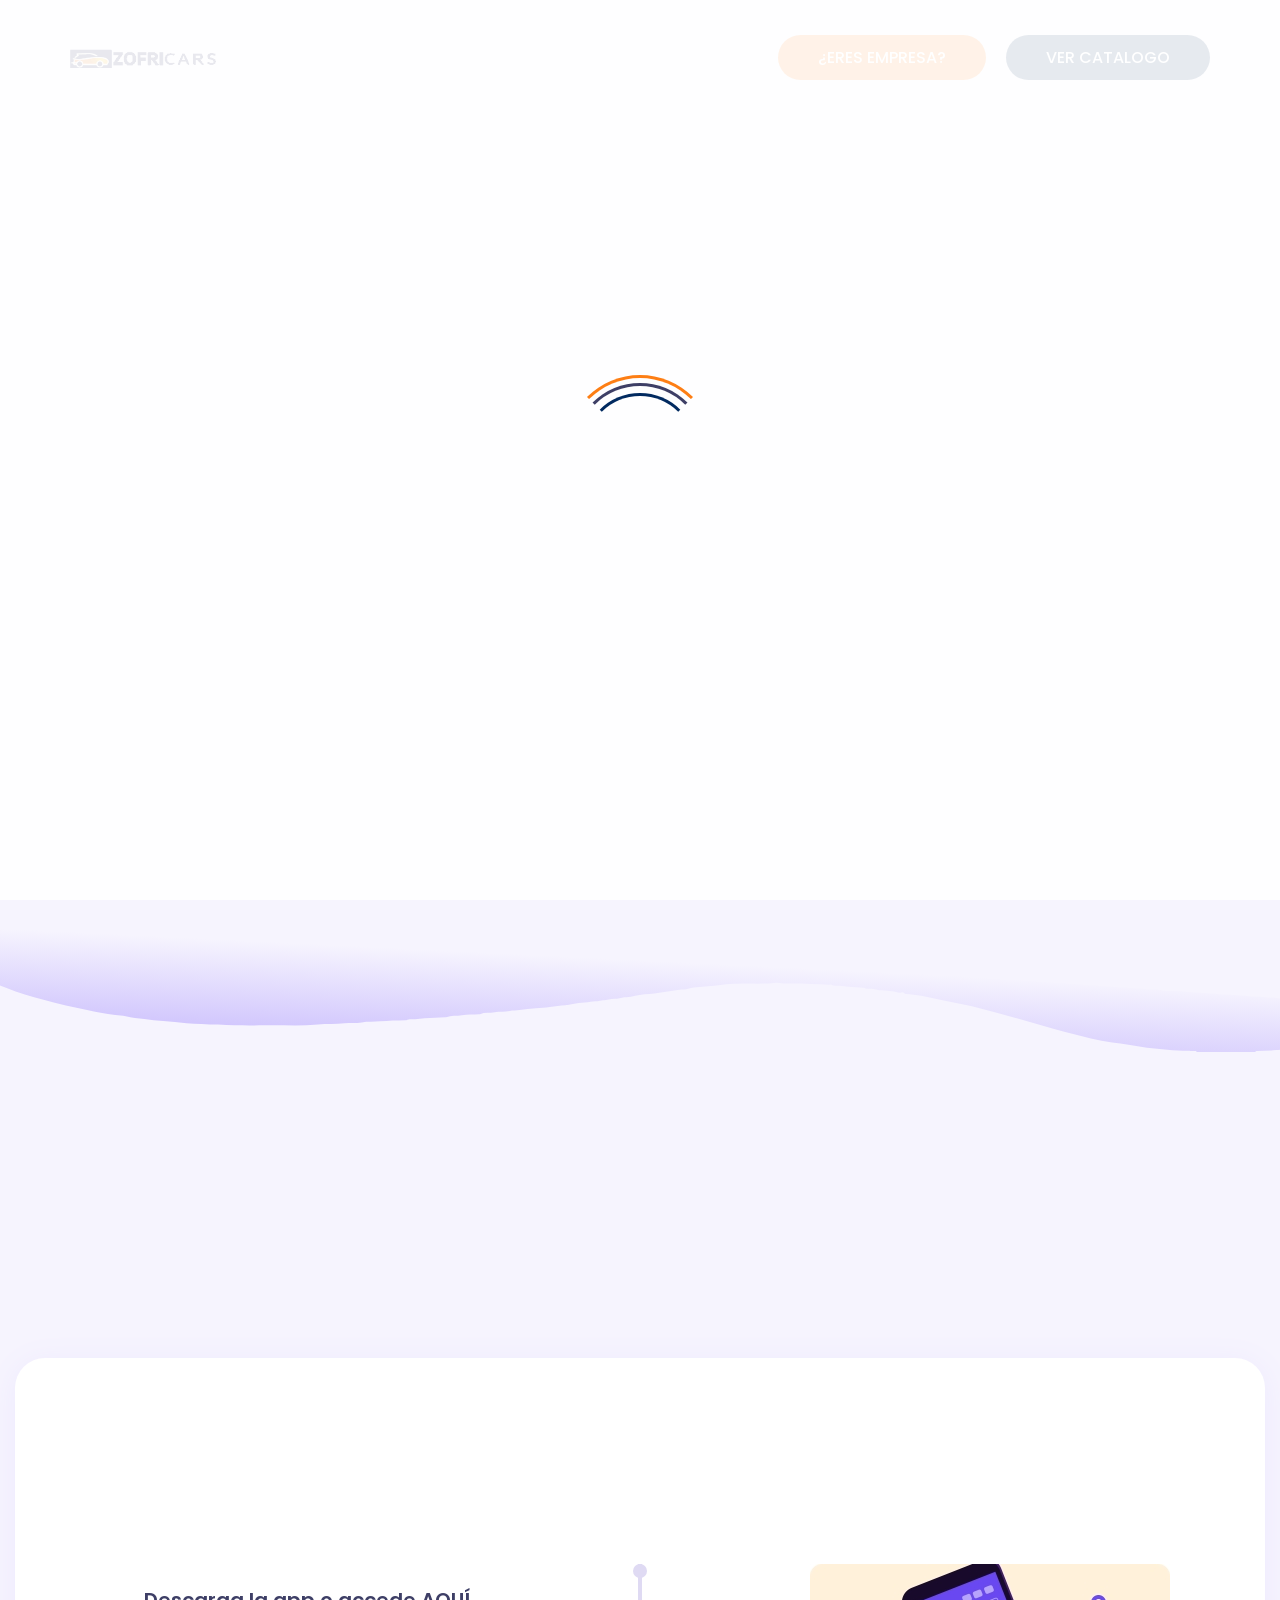
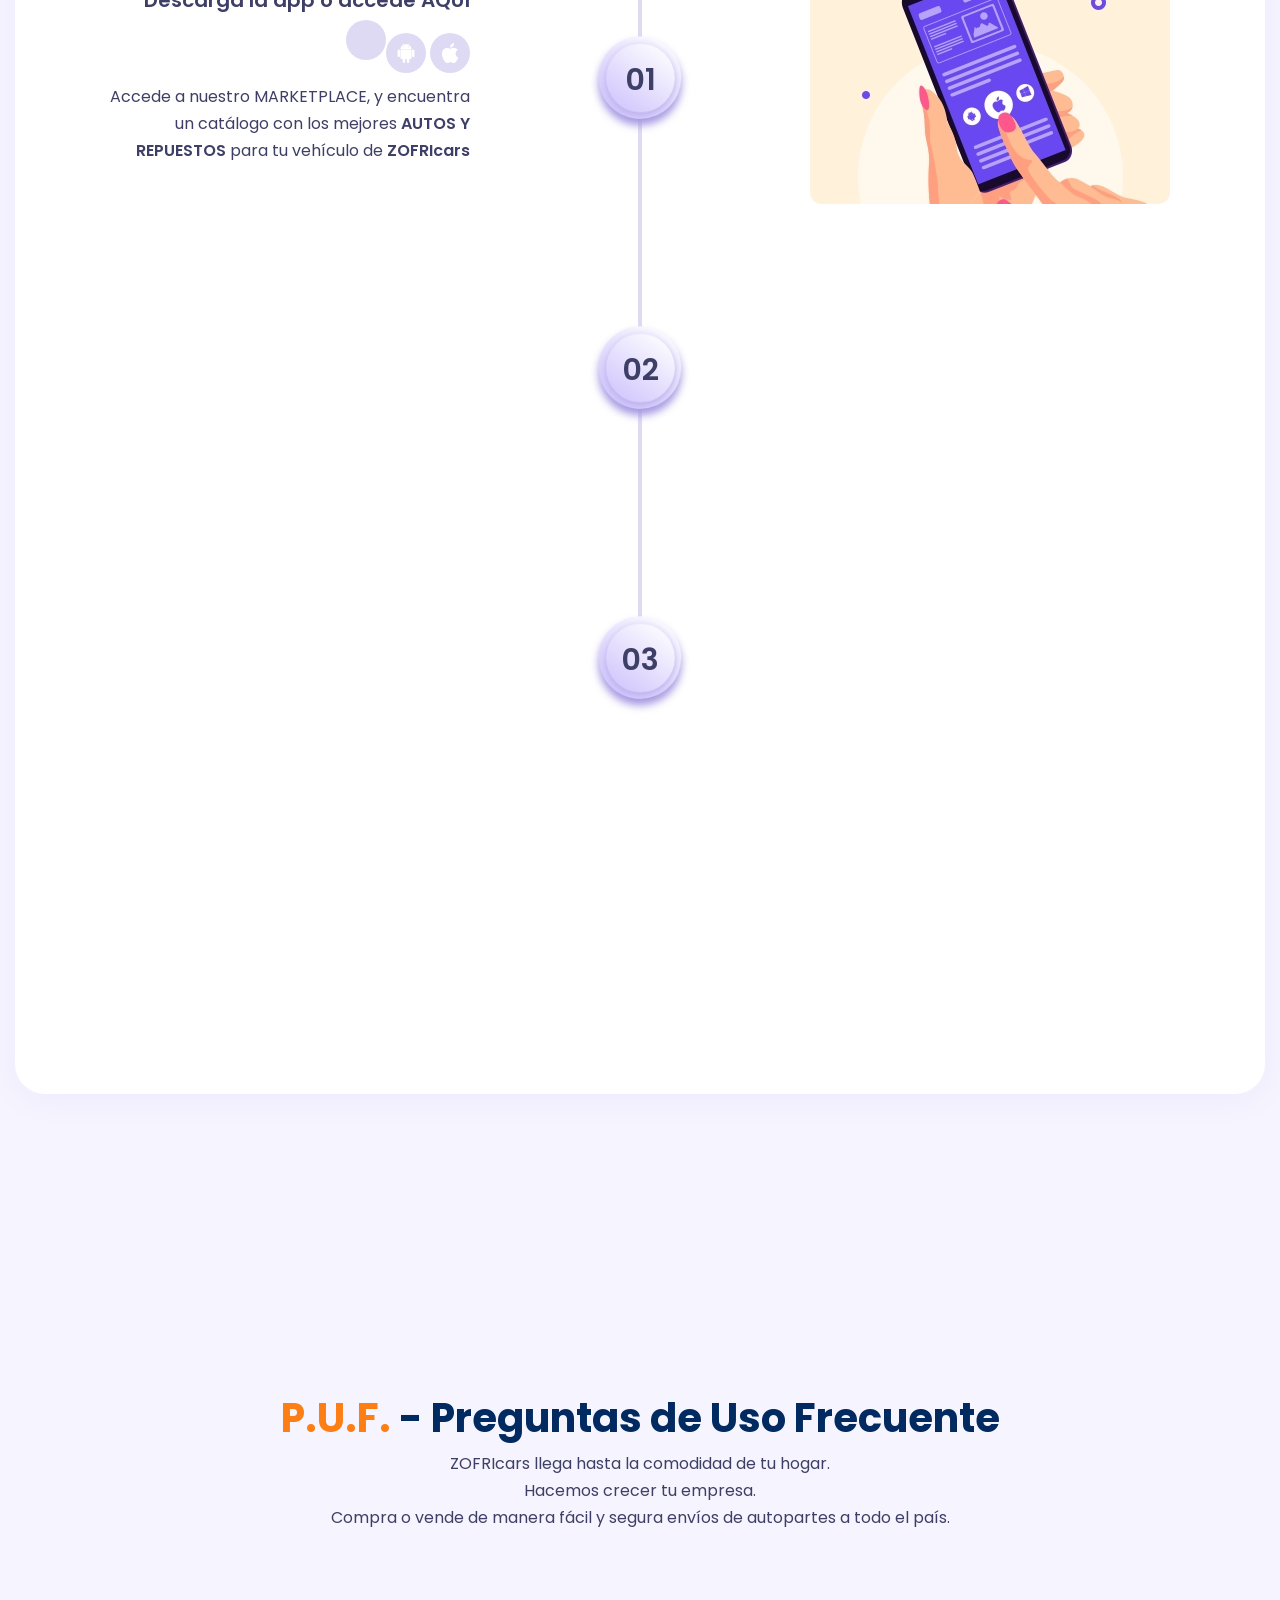
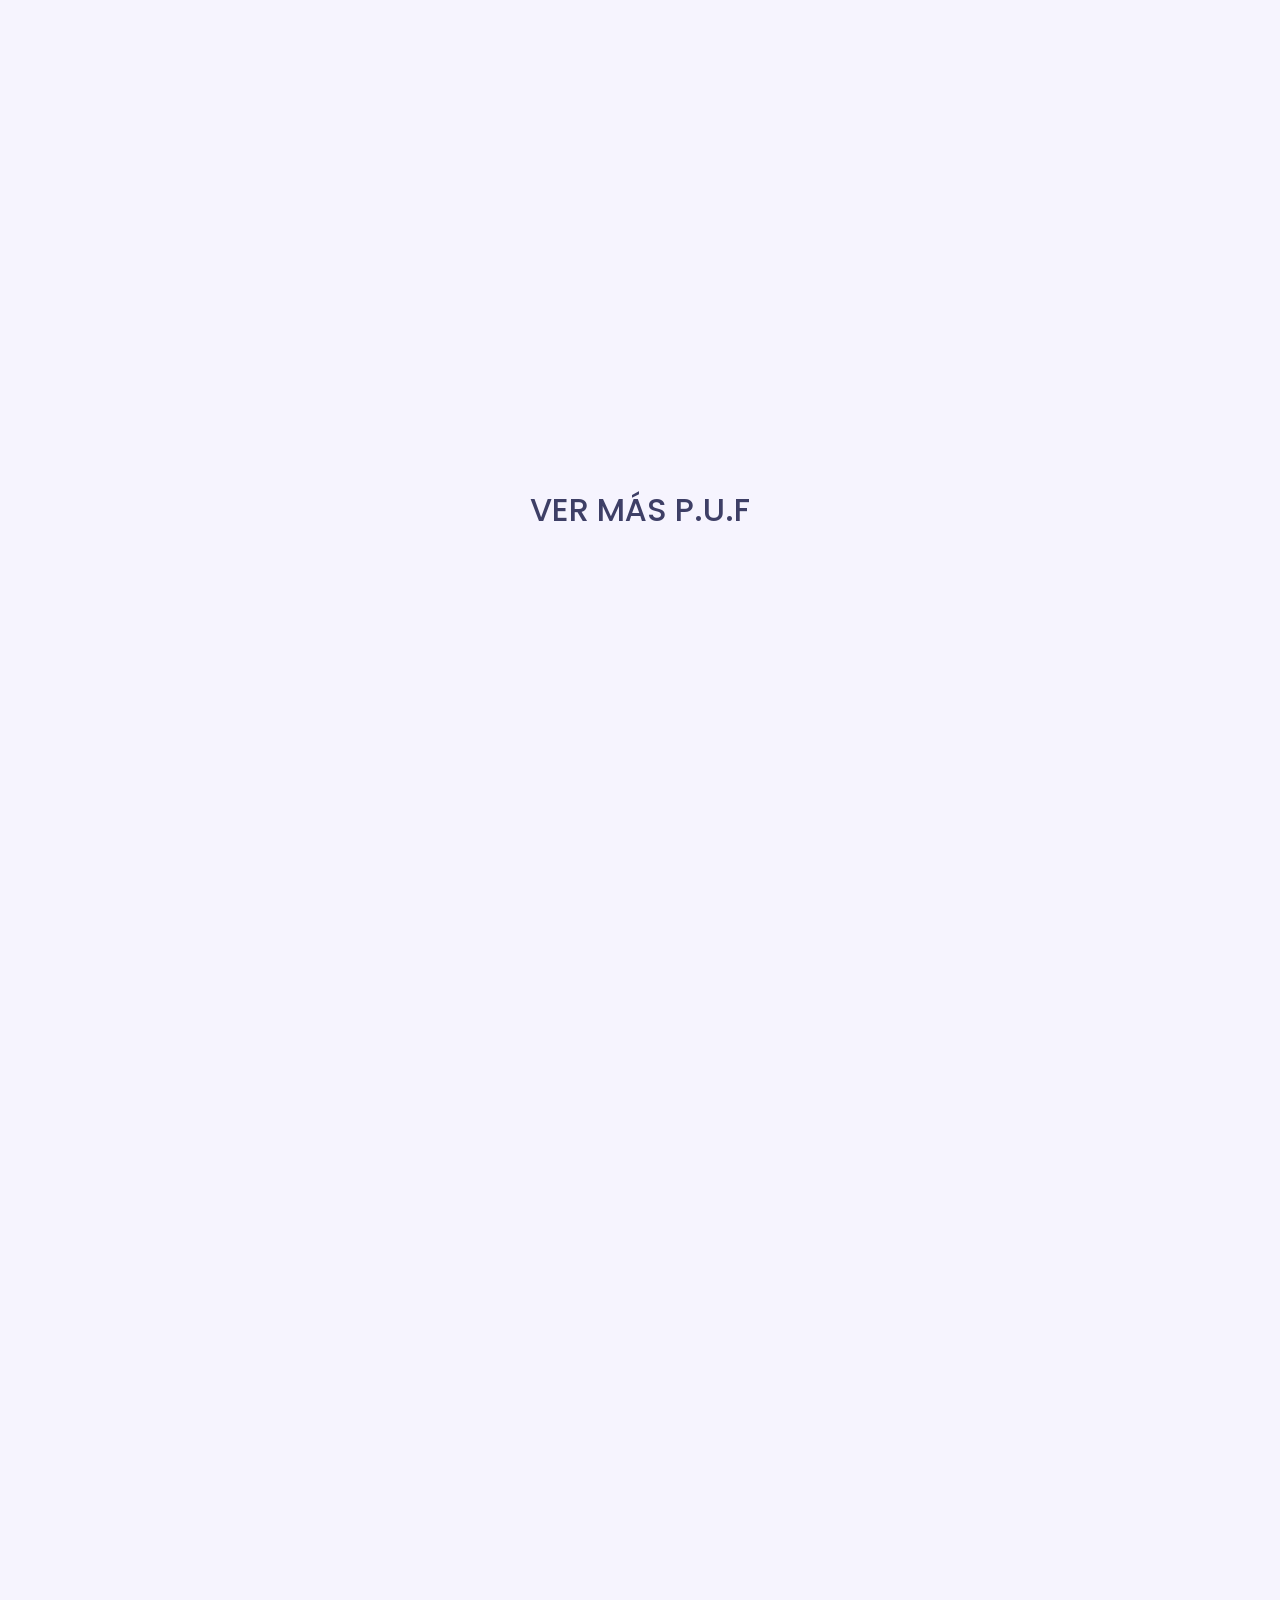
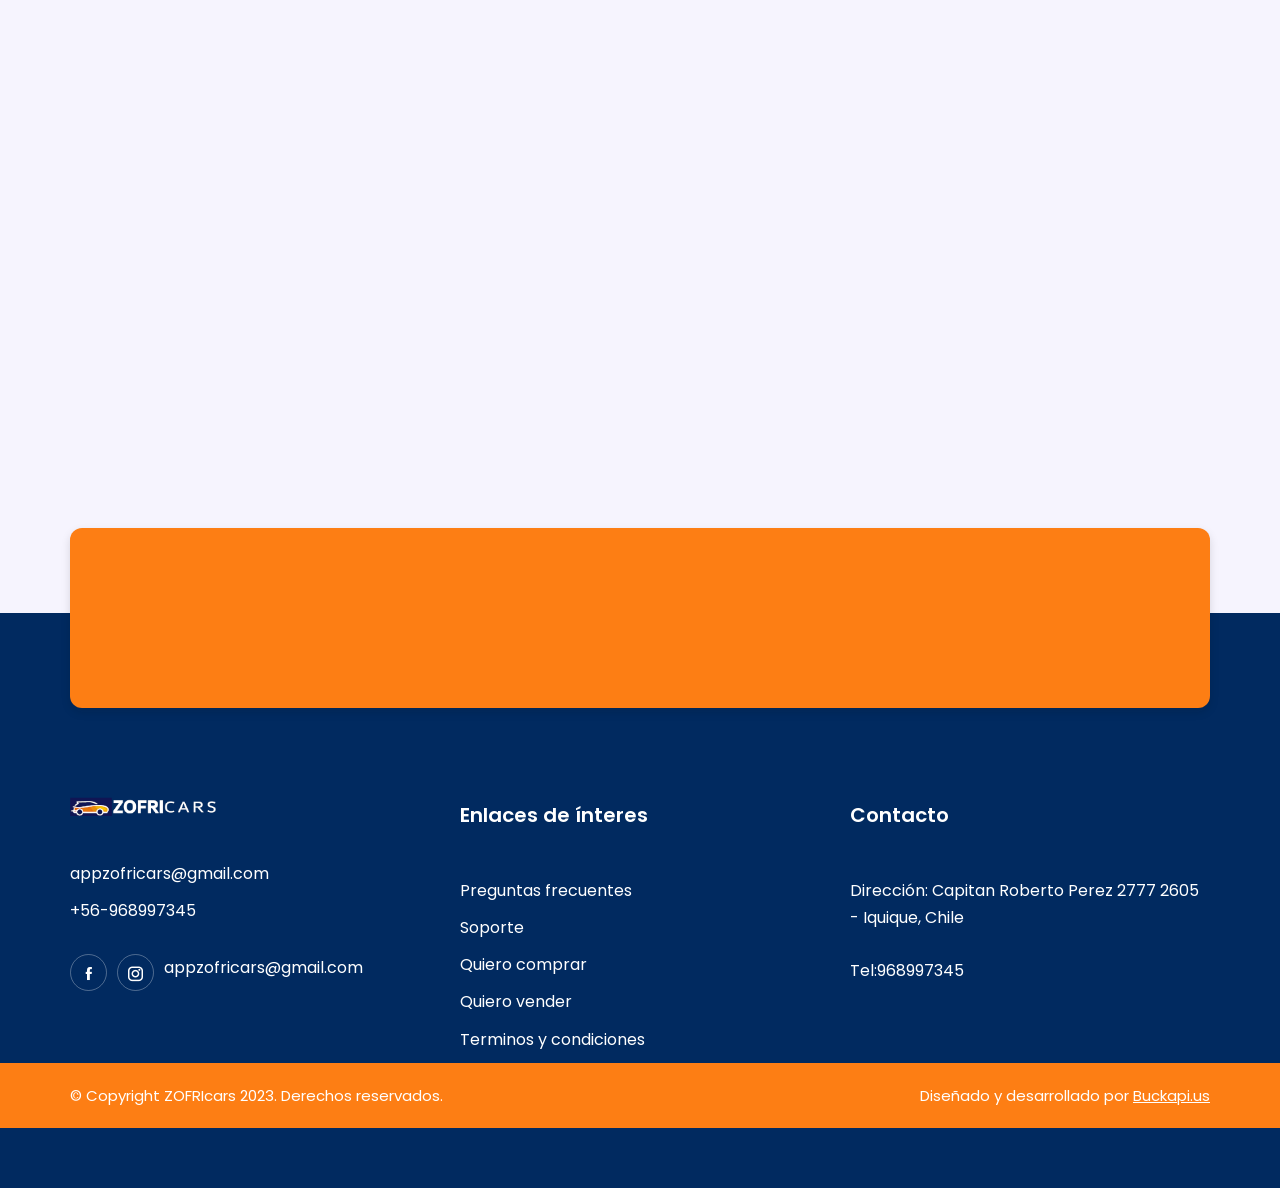
==== index.html @ 41763795 "faq" ====
<!DOCTYPE html>
<html lang="en">

<head>

  <meta charset="UTF-8">
  <meta http-equiv="X-UA-Compatible" content="IE=edge">
  <meta name="viewport" content="width=device-width, initial-scale=1.0">
  <title>ZOFRIcars - Marketplace vehículos y Autopartes</title>

  

  <!-- icofont-css-link -->
  <link rel="stylesheet" href="css/icofont.min.css">
  <!-- Owl-Carosal-Style-link -->
  <link rel="stylesheet" href="css/owl.carousel.min.css">
  <!-- Bootstrap-Style-link -->
  <link rel="stylesheet" href="css/bootstrap.min.css">
  <!-- Aos-Style-link -->
  <link rel="stylesheet" href="css/aos.css">
  <!-- Coustome-Style-link -->									
  <link rel="stylesheet" href="css/style.css">
  <!-- Responsive-Style-link -->
  <link rel="stylesheet" href="css/responsive.css">		
  <!-- Favicon -->						
  <link rel="shortcut icon" href="images/favicon.png" type="image/x-icon">

</head>

<body>

  <!-- Page-wrapper-Start -->
  <div class="page_wrapper">

    <!-- Preloader -->
    <div id="preloader">
      <div id="loader"></div>
    </div>

    <!-- Header Start -->
    <header>
      <!-- container start -->
      <div class="container">
      	<!-- navigation bar -->
        <nav class="navbar navbar-expand-lg">
          <a class="navbar-brand" href="index.html#">
            <img src="images/logo.png" alt="image" >
          </a>
          <button class="navbar-toggler" type="button" data-toggle="collapse" data-target="#navbarSupportedContent"
            aria-controls="navbarSupportedContent" aria-expanded="false" aria-label="Toggle navigation">
            <span class="navbar-toggler-icon">
              <!-- <i class="icofont-navigation-menu ico_menu"></i> -->
              <div class="toggle-wrap">
                <span class="toggle-bar"></span>
              </div>
            </span>
          </button>

          <div class="collapse navbar-collapse" id="navbarSupportedContent">
                <ul class="navbar-nav ml-auto">
              <!-- <li class="nav-item">
                <a class="nav-link" href="mvp.html">MVP</a>
              </li>
              <li class="nav-item">
                <a class="nav-link" href="saas.html">SaaS</a>
              </li>
              <li class="nav-item">
                <a class="nav-link" href="saap.html">SaaP</a>
              </li> -->
              <li class="nav-item">
                <a class="nav-link dark_btn" href="https://administrator.zofricars.com/auth/register" target="_blank">¿ERES EMPRESA?</a>
              </li>
              <li class="nav-item">
                <a class="nav-link dark_btn" href="https://app.zofricars.com" target="_blank" style="background-color: #012a60;">VER CATALOGO</a>
              </li>
              
            </ul>
          </div>
        </nav>
        <!-- navigation end -->
      </div>
      <!-- container end -->
    </header>

    <!-- Banner-Section-Start -->
    <section class="banner_section">
      <!-- container start -->
      <div class="container">
      	<!-- vertical animation line -->
        <div class="anim_line">
            <span><img src="images/anim_line.png" alt="anim_line"></span>
            <span><img src="images/anim_line.png" alt="anim_line"></span>
            <span><img src="images/anim_line.png" alt="anim_line"></span>
            <span><img src="images/anim_line.png" alt="anim_line"></span>
            <span><img src="images/anim_line.png" alt="anim_line"></span>
            <span><img src="images/anim_line.png" alt="anim_line"></span>
            <span><img src="images/anim_line.png" alt="anim_line"></span>
            <span><img src="images/anim_line.png" alt="anim_line"></span>
            <span><img src="images/anim_line.png" alt="anim_line"></span>
        </div>
        <!-- row start -->
        <div class="row">
          <div class="col-lg-7 col-md-12"  data-aos="fade-right" data-aos-duration="1500">
          	<!-- banner text -->
              <div class="banner_text">
                <h1>Adquiere tu <span>vehículo o autopartes</span>, en linea. Todas las importadoras del sector <span>automotriz </span> de zofri en un solo lugar.</h1>
                <!-- p -->
                <p>Importados desde Korea, Japón, EEUU y el mundo al mejor precio. </p>
                <p style="font-size: large;">ESCANEA CON TU MOVIL E INGRESA AL CATALOGO 
                </p>                
                  <img src="images/zofricarsqr.jpg">
                <p style="font-size: large;">O DESCARGA NUESTRA APP
                </p>
              </div>
              <!-- app buttons -->
              <ul class="app_btn">
                <li>
                  <a href="https://app.zofricars.com">
                    <img class="blue_img" src="images/appstore_blue.png" alt="image" >
                    <img class="white_img" src="images/appstore_white.png" alt="image" >
                  </a>
                </li>
                <li>
                  <a href="https://app.zofricars.com">
                    <img class="blue_img" src="images/googleplay_blue.png" alt="image" >
                    <img class="white_img" src="images/googleplay_white.png" alt="image" >
                  </a>
                </li>
              </ul>

              <!-- users -->
              <div class="used_app">
                <ul>
                  <li><img src="images/used01.png" alt="image" ></li>
                  <li><img src="images/used02.png" alt="image" ></li>
                  <li><img src="images/used03.png" alt="image" ></li>
                  <li><img src="images/used04.png" alt="image" ></li>
                </ul>
                <p>12M + <br>Ya usan ZOFRIcars</p>
              </div>
          </div>

          <!-- banner slides start -->
          <div class="col-lg-5 col-md-12"  data-aos="fade-in" data-aos-duration="1500">
            <div class="banner_slider">
              <div class="left_icon">
                <img src="images/message_icon.png" alt="image" >
              </div>
              <div class="right_icon">
                <img src="images/shield_icon.png" alt="image" >
              </div>
              <div id="frmae_slider" class="owl-carousel owl-theme">
                <div class="item">
                  <div class="slider_img">
                    <img src="images/screen.png" alt="image" >
                  </div>
                </div>
                <div class="item">
                  <div class="slider_img">
                    <img src="images/screenb.png" alt="image" >
                  </div>
                </div>
                <div class="item">
                  <div class="slider_img">
                    <img src="images/screenc.png" alt="image" >
                  </div>
                </div>
              </div>
              <div class="slider_frame">
                <img src="images/mobile_frame_svg.svg" alt="image" >
              </div>
            </div>
          </div>
          <!-- banner slides end -->

        </div>
        <!-- row end -->
      </div>
      <!-- container end -->
    </section>
    <!-- Banner-Section-end -->



    <section class="row_am pricing_section" id="pricing">
      
      <div class="container">
        <div class="section_title" data-aos="fade-up" data-aos-duration="1500" data-aos-delay="300">
         
          <h2>Compra de manera fácil y segura <span>envíos de autopartes a todo el país.</h2>
         
          <h5>ZOFRIcars llega hasta la comodidad de tu hogar. Hacemos crecer tu empresa. </h5>
          
        </div>
                
      </div>
      
    </section> 


    <!-- How-It-Workes-Section-Start -->
    <section class="row_am how_it_works" id="how_it_work">
      <!-- container start -->
      <div class="container">
        <div class="how_it_inner">
          <div class="section_title" data-aos="fade-up" data-aos-duration="1500" data-aos-delay="300">
          	<!-- h2 -->
            <h2><span>ZOFRIcars</span> Marketplace</h2>
            <!-- p -->
            <p>Catálogo de vehículos y autopartes.<br>Compra o vende en ZOFRIcars</p>
          </div>
          <div class="step_block">
          	<!-- UL -->
            <ul>
              <!-- step -->
              <li>
                <div class="step_text aos-init aos-animate" data-aos="fade-right" data-aos-duration="1500">
                  <h4>Descarga la app o accede <a href="https://app.zofricars.com" target="_blank"> AQUÍ</h4>
                  <div class="app_icon">
                    <a href="#"><i class="icofont-brand-android-robot"></i></a>
                    <a href="#"><i class="icofont-brand-apple"></i></a>
                    
                  </div>
                  <p>Accede a nuestro MARKETPLACE, y encuentra un catálogo con los mejores<span> AUTOS Y REPUESTOS</span> para tu vehículo de <span>ZOFRIcars</span> </p>
                </div>
                <div class="step_number">
                  <h3>01</h3>
                </div>
                <div class="step_img aos-init aos-animate" data-aos="fade-left" data-aos-duration="1500">
                  <img src="images/download_app.jpg" alt="image">
                </div>
              </li>

              <!-- step -->
              <li>
                <div class="step_text aos-init" data-aos="fade-left" data-aos-duration="1500">
                  <h4><span>CREA TU CUENTA</span></h4>
                  <p>Y Disfruta de nuestros productos y promociones.</p>
                </div>
                <div class="step_number"> 
                  <h3>02</h3>
                </div>
                <div class="step_img aos-init" data-aos="fade-right" data-aos-duration="1500">
                  <img src="images/create_account.jpg" alt="image">
                </div>
              </li>

              <!-- step -->
              <li>
                <div class="step_text aos-init" data-aos="fade-right" data-aos-duration="1500">
                  <h4>Compra y tramita tu AUTO</h4>
                  <span>Todas tus dudas <a href="faq.html">AQUÍ</a></span>
                  <p>Si búscas adquirir tu <span style="font-weight:900;">AUTO o REPUESTO</span>, solo ingresa YA a nuetra app.</p>
                  <p>Realiza pagos en línea y más</p>
                </div>
                <div class="step_number">
                  <h3>03</h3>
                </div>
                <div class="step_img aos-init" data-aos="fade-left" data-aos-duration="1500">
                  <img src="images/enjoy_app.jpg" alt="image">
                </div>
              </li>
            </ul>
          </div>
        </div>


        <!-- video section start -->
        <div class="yt_video" data-aos="fade-in" data-aos-duration="1500">
         <!-- animation line -->
          <div class="anim_line dark_bg">
            <span><img src="images/anim_line.png" alt="anim_line"></span>
            <span><img src="images/anim_line.png" alt="anim_line"></span>
            <span><img src="images/anim_line.png" alt="anim_line"></span>
            <span><img src="images/anim_line.png" alt="anim_line"></span>
            <span><img src="images/anim_line.png" alt="anim_line"></span>
            <span><img src="images/anim_line.png" alt="anim_line"></span>
            <span><img src="images/anim_line.png" alt="anim_line"></span>
            <span><img src="images/anim_line.png" alt="anim_line"></span>
            <span><img src="images/anim_line.png" alt="anim_line"></span>
          </div>
          <div class="thumbnil">
            <img src="images/yt_thumb.png" alt="image" >
            <a class="popup-youtube play-button" data-url="images/ZOFRICARSSPOTPUBLICITARIO01.mp4" data-toggle="modal" data-target="#myModal" title="XJj2PbenIsU">
              <span class="play_btn">
                <img src="images/play_icon.png" alt="image" >
                <div class="waves-block">
                  <div class="waves wave-1"></div>
                  <div class="waves wave-2"></div>
                  <div class="waves wave-3"></div>
                </div>
              </span>
              Tour por ZOFRIcars 
              <span>Ver video</span>
            </a>
          </div>
        </div>
        <!-- video section end -->
      </div>
      <!-- container end -->
    </section>
    <!-- How-It-Workes-Section-end -->

     

    <section class="row_am faq_section">
      <!-- container start -->
      <div class="container">
        <div class="section_title aos-init aos-animate" data-aos="fade-up" data-aos-duration="1500" data-aos-delay="300">
          <!-- h2 -->
          
          <h2><span>P.U.F.</span> - Preguntas de Uso Frecuente</h2>
          <!-- p -->
          <p>ZOFRIcars llega hasta la comodidad de tu hogar. <br>Hacemos crecer tu empresa. <br> Compra o vende de manera fácil y segura <span>envíos de autopartes a todo el país.</p>
        </div>
        <!-- faq data -->
        <div class="faq_panel">
          <div class="accordion" id="accordionExample">
            <div class="card aos-init" data-aos="fade-up" data-aos-duration="1500">
              <div class="card-header" id="headingOne">
                <h2 class="mb-0">
                  <button type="button" class="btn btn-link active" data-toggle="collapse" data-target="#collapseOne">
                    <i class="icon_faq icofont-minus"></i>¿Que es ZOFRIcars?</button>
                </h2>
              </div>
              <div id="collapseOne" class="collapse show" aria-labelledby="headingOne" data-parent="#accordionExample">
                <div class="card-body">
                  <p>Somos una empresa autorizada por el conglomerado de Autos de ZOFRI (Zona Franca de Iquique), para venta y tramitación de autos.</p>
                </div>
              </div>
            </div>
            <div class="card aos-init" data-aos="fade-up" data-aos-duration="1500">
              <div class="card-header" id="headingTwo">
                <h2 class="mb-0">
                  <button type="button" class="btn btn-link collapsed" data-toggle="collapse" data-target="#collapseTwo"><i class="icon_faq icofont-plus"></i>¿Como puedo adquirir mi AUTO?</button>
                </h2>
              </div>
              <div id="collapseTwo" class="collapse" aria-labelledby="headingTwo" data-parent="#accordionExample">
                <div class="card-body">
                  <p>Contamos con un amplio catálogo de Autos conformado por las empresas registradas en ZOFRI, encuentras cualquier tipo de auto desde un SUV hasta MOTORHOME, precio, transmision, combustible, 0 Km. o usado. Selecciona el que se ajuste a tu gusto.</p>
                </div>
              </div>
            </div>
            <div class="card aos-init" data-aos="fade-up" data-aos-duration="1500">
              <div class="card-header" id="headingThree">
                <h2 class="mb-0">
                  <button type="button" class="btn btn-link collapsed" data-toggle="collapse" data-target="#collapseThree"><i class="icon_faq icofont-plus"></i>¿Puedo ver el auto en persona antes de adquirirlo
                    ?</button>
                </h2>
              </div>
              <div id="collapseThree" class="collapse" aria-labelledby="headingThree" data-parent="#accordionExample">
                <div class="card-body">
                  <p>SI, al ingresar a nuestro MARKETPLACE APP, debe de crear su cuenta como usuario para hacerle seguimiento y proceder a la demostración del AUTO.</p>
                </div>
              </div>
            </div>
            <div class="card aos-init" data-aos="fade-up" data-aos-duration="1500">
              <div class="card-header" id="headingFour">
                <h2 class="mb-0">
                  <button type="button" class="btn btn-link collapsed" data-toggle="collapse" data-target="#collapseFour"><i class="icon_faq icofont-plus"></i>¿Cuales son los medios de pago que se manejan en ZOFRIcars
                    ?</button>
                </h2>
              </div>
              <div id="collapseFour" class="collapse" aria-labelledby="headingFour" data-parent="#accordionExample">
                <div class="card-body">
                  <p>Recibimos pagos con tarjetas de debito, credito,transferencias bancarias y consignaciones en oficina.</p>
                </div>
              </div>
            </div>
            <div class="card aos-init" data-aos="fade-up" data-aos-duration="1500">
              <div class="card-header" id="headingFive">
                <h2 class="mb-0">
                  <button type="button" class="btn btn-link collapsed" data-toggle="collapse" data-target="#collapseFour"><i class="icon_faq icofont-plus"></i>¿Cuales son los medios de pago que se manejan en ZOFRIcars
                    ?</button>
                </h2>
              </div>
              <div id="collapseFour" class="collapse" aria-labelledby="headingFour" data-parent="#accordionExample">
                <div class="card-body">
                  <p>Recibimos pagos con tarjetas de debito, credito,transferencias bancarias y consignaciones en oficina.</p>
                </div>
              </div>
            </div>
          </div>

        </div>

      </div>
      <!-- container end -->

    </section>

   
    <h2 style="text-align: center;"><a href="faq.html">VER MÁS P.U.F</a></h2>

    <!-- Beautifull-interface-Section start -->
    <section class="row_am interface_section">
	  <!-- container start -->
      <div class="container-fluid">
        <div class="section_title" data-aos="fade-up" data-aos-duration="1500" data-aos-delay="300">
            <!-- h2 -->
            <h2>Interfáz  <span>amigable</span></h2>
            <!-- p -->
            <p>
             Siguiendo la filosofía de diseño First Mobile <br> amigable y flexible
            </p>
        </div>

          <!-- screen slider start -->
          <div class="screen_slider" >
            <div id="screen_slider" class="owl-carousel owl-theme">
              <div class="item">
                <div class="screen_frame_img">
                    <img src="images/screen-1.png" alt="image" >
                </div>
              </div>
              <div class="item">
                <div class="screen_frame_img">
                    <img src="images/screen-2.png" alt="image" >
                </div>
              </div>
              <div class="item">
                <div class="screen_frame_img">
                    <img src="images/screen-3.png" alt="image" >
                </div>
              </div>
              <div class="item">
                <div class="screen_frame_img">
                    <img src="images/screen-4.png" alt="image" >
                </div>
              </div>
              <div class="item">
                <div class="screen_frame_img">
                    <img src="images/screen-5.png" alt="image" >
                </div>
              </div>
              <div class="item">
                <div class="screen_frame_img">
                    <img src="images/screen-3.png" alt="image" >
                </div>
              </div>
          </div>
          </div>
          <!-- screen slider end -->
      </div>
      <!-- container end -->
    </section>
    <!-- Beautifull-interface-Section end -->

    <!-- Download-Free-App-section-Start  -->
    <section class="row_am free_app_section" id="getstarted">
    	<!-- container start -->
        <div class="container">
            <div class="free_app_inner" data-aos="fade-in" data-aos-duration="1500" data-aos-delay="100"> 
              <!-- vertical line animation -->
              <div class="anim_line dark_bg">
                <span><img src="images/anim_line.png" alt="anim_line"></span>
                <span><img src="images/anim_line.png" alt="anim_line"></span>
                <span><img src="images/anim_line.png" alt="anim_line"></span>
                <span><img src="images/anim_line.png" alt="anim_line"></span>
                <span><img src="images/anim_line.png" alt="anim_line"></span>
                <span><img src="images/anim_line.png" alt="anim_line"></span>
                <span><img src="images/anim_line.png" alt="anim_line"></span>
                <span><img src="images/anim_line.png" alt="anim_line"></span>
                <span><img src="images/anim_line.png" alt="anim_line"></span>
              </div>
              	<!-- row start -->
                <div class="row">
                	<!-- content -->
                    <div class="col-md-8">
                        <div class="free_text">
                            <div class="section_title">
                                <h2>“Todo el secreto para una vida exitosa es encontrar cuál es nuestro propósito y luego hacerlo”</h2>
                                <p>Henry Ford.</p>
                            </div>
                           <!--  <ul class="app_btn">
                              <li>
                                <a href="index.html#">
                                  <img src="images/appstore_blue.png" alt="image" >
                                </a>
                              </li>
                              <li>
                                <a href="index.html#">
                                  <img src="images/googleplay_blue.png" alt="image" >
                                </a>
                              </li>
                            </ul> -->
                        </div>
                    </div>

                    <!-- images -->
                    <div class="col-md-4">
                        <div class="free_img">
                            <img src="images/download-screen01.png" alt="image" >
                            <!-- <img class="mobile_mockup" src="images/download-screen01.png" alt="image" > -->
                        </div>
                    </div>
                </div>
                <!-- row end -->
            </div>
        </div>
        <!-- container end -->
    </section>
    <!-- Download-Free-App-section-end  -->

    <!-- Story-Section-Start -->
    <section class="row_am latest_story" id="blog">
     <!-- container start -->
    
      <!-- container end -->
    </section>
    <!-- Story-Section-end -->

    <!-- News-Letter-Section-Start -->
    <section class="newsletter_section">
      <!-- container start -->
      <div class="container">
          <div class="newsletter_box">
              <div class="section_title" data-aos="fade-in" data-aos-duration="1500" data-aos-delay="100">
              	  <!-- h2 -->
                  <h2>EMPRESA, Crea tu cuenta ahora</h2>
                  <!-- p -->
                  <p>Solicita tu registro.</p>
              </div>
              <form action="index.html" data-aos="fade-in" data-aos-duration="1500" data-aos-delay="100">
                 <!--  <div class="form-group">
                      <input type="email" class="form-control" placeholder="Tu emaill">
                  </div> -->
                  <div class="form-group">
                      <button class="btn">
                        <a href="https://administrator.zofricars.com/auth/register" target="_blank">
                          
                      REGISTRATE
                        </a>

                    </button>
                  </div>
              </form>
          </div>
      </div>
      <!-- container end -->
    </section>
    <!-- News-Letter-Section-end -->

    <!-- Footer-Section start -->
    <footer>
        <div class="top_footer" id="contact">
          <!-- animation line -->
          <div class="anim_line dark_bg">
            <span><img src="images/anim_line.png" alt="anim_line"></span>
            <span><img src="images/anim_line.png" alt="anim_line"></span>
            <span><img src="images/anim_line.png" alt="anim_line"></span>
            <span><img src="images/anim_line.png" alt="anim_line"></span>
            <span><img src="images/anim_line.png" alt="anim_line"></span>
            <span><img src="images/anim_line.png" alt="anim_line"></span>
            <span><img src="images/anim_line.png" alt="anim_line"></span>
            <span><img src="images/anim_line.png" alt="anim_line"></span>
            <span><img src="images/anim_line.png" alt="anim_line"></span>
          </div>
          	<!-- container start -->
            <div class="container">
              <!-- row start -->
              <div class="row">
              	  <!-- footer link 1 -->
                  <div class="col-lg-4 col-md-6 col-12">
                      <div class="abt_side">
                        <div class="logo"> <img src="images/footer_logo.png" alt="image" ></div>
                        <ul>
                          <li><a href="mailto:appzofricars@gmail.com">appzofricars@gmail.com</a></li>
                          <li><a href="tel:+56968997345" target="_blank">+56-968997345</a></li>
                        </ul>
                        <ul class="social_media">
                             
                            <li><a href="https://www.facebook.com/zofricars/" target="_blank"><i class="icofont-facebook"></i></a></li>
                            <li><a href="https://www.instagram.com/zofricars/" target="_blank"><i class="icofont-instagram"></i></a></li>
                            <p>appzofricars@gmail.com</p>
                        </ul>
                      </div>
                  </div>

                  <!-- footer link 2 -->
                  <div class="col-lg-4 col-md-6 col-12">
                      <div class="links"><h3>Enlaces de ínteres</h3>
                     
                          <ul>
                            <li><a href="faq.html">Preguntas frecuentes</a></li>
                            <li><a href="tel:+56968997345">Soporte</a></li>
                            <li><a href="https://app.zofricars.com/welcome">Quiero comprar</a></li>
                            <li><a href="https://administrator.zofricars.com/auth/login">Quiero vender</a></li>
                            <li><a href="terminos.pdf">Terminos y condiciones</a></li>
                          </ul>
                      </div>
                  </div>

                  <!-- footer link 3 -->
                   <div class="col-lg-4 col-md-6 col-12">
                      <div class="abt_side">
                        <div class="links"><h3>Contacto</h3>
                        <ul>
                          <li><p>Dirección: Capitan Roberto Perez 2777 2605 - Iquique, Chile</p></li>
                          <li><a href="tel:+56968997345">Tel:968997345</a></li>
                        </ul>
                        
                      </div>
                  </div>
                  <!-- footer link 4 -->
                  
              </div>
              <!-- row end -->
          </div>
          <!-- container end -->
        </div>

        <!-- last footer -->
        <div class="bottom_footer">
        	<!-- container start -->
            <div class="container">
              <!-- row start -->
              <div class="row">
                <div class="col-md-6">
                    <p>© Copyright ZOFRIcars  2023. Derechos reservados.</p>
                </div>
                <div class="col-md-6">
                    <p class="developer_text">Diseñado y desarrollado por <a href="https://www.buckapi.us" target="blank">Buckapi.us</a></p>
                </div>
            </div>
            <!-- row end -->
            </div>
            <!-- container end -->
        </div>

        <!-- go top button -->
        <div class="go_top">
            <span><img src="images/go_top.png" alt="image" ></span>
        </div>
    </footer>
    <!-- Footer-Section end -->

  <!-- VIDEO MODAL -->
  <div class="modal fade youtube-video" id="myModal" tabindex="-1" role="dialog" aria-labelledby="myModalLabel">
    <div class="modal-dialog" role="document">
        <div class="modal-content">
          <button id="close-video" type="button" class="button btn btn-default text-right" data-dismiss="modal">
            <i class="icofont-close-line-circled"></i>
          </button>
            <div class="modal-body">
                <div id="video-container" class="video-container">
                    <iframe id="youtubevideo" src="index.html" width="640" height="360" frameborder="0" allowfullscreen></iframe>
                </div>        
            </div>
            <div class="modal-footer">
            </div>
        </div> 
    </div>
  </div>

  <div class="purple_backdrop"></div>

  </div>
  <!-- Page-wrapper-End -->

  <!-- Jquery-js-Link -->
  <script src="js/jquery.js"></script>
  <!-- owl-js-Link -->
  <script src="js/owl.carousel.min.js"></script>
  <!-- bootstrap-js-Link -->
  <script src="js/bootstrap.min.js"></script>
  <!-- aos-js-Link -->
  <script src="js/aos.js"></script>
  <!-- main-js-Link -->
  <script src="js/main.js"></script>

</body>

</html>
---- css/style.css ----
/*-----------------------------------------------------------------------------------

[Table of contents]

1. Font
2. Css Variable for colors
3. Common CSS
4. Preloader CSS
5. Header - Main Navigation ( section )
6. Hero Slider ( section )
7. Trusted Logo Slider ( section )
8. Features ( section )
9. About us ( section )
10. Modern UI ( section )
11. How it works ( section )
12. Testimonials ( section )
13. Pricing ( section )
14. Faq ( section )
15. Interface ( section )
16. Download app ( section )
17. Latest story ( section )
18. Newsletter ( section )
19. Footer ( section )
20. Animation CSS ( section )


-----------------------------------------------------------------------------------*/


/* --------Font--------------- */
/* poppins-300 - latin */
@font-face {
    font-family: 'Poppins';
    font-style: normal;
    font-weight: 300;
    src: url('../fonts/poppins-v20-latin-300.eot'); /* IE9 Compat Modes */
    src: local(''),
         url('../fonts/poppins-v20-latin-300.eot?') format('embedded-opentype'), /* IE6-IE8 */
         url('../fonts/poppins-v20-latin-300.woff2') format('woff2'), /* Super Modern Browsers */
         url('../fonts/poppins-v20-latin-300.woff') format('woff'), /* Modern Browsers */
         url('../fonts/poppins-v20-latin-300.ttf') format('truetype'), /* Safari, Android, iOS */
         url('../fonts/poppins-v20-latin-300.svg') format('svg'); /* Legacy iOS */
  }
  /* poppins-regular - latin */
  @font-face {
    font-family: 'Poppins';
    font-style: normal;
    font-weight: 400;
    src: url('../fonts/poppins-v20-latin-regular.eot'); /* IE9 Compat Modes */
    src: local(''),
         url('../fonts/poppins-v20-latin-regular.eot?') format('embedded-opentype'), /* IE6-IE8 */
         url('../fonts/poppins-v20-latin-regular.woff2') format('woff2'), /* Super Modern Browsers */
         url('../fonts/poppins-v20-latin-regular.woff') format('woff'), /* Modern Browsers */
         url('../fonts/poppins-v20-latin-regular.ttf') format('truetype'), /* Safari, Android, iOS */
         url('../fonts/poppins-v20-latin-regular.svg') format('svg'); /* Legacy iOS */
  }
  /* poppins-italic - latin */
  @font-face {
    font-family: 'Poppins';
    font-style: italic;
    font-weight: 400;
    src: url('../fonts/poppins-v20-latin-italic.eot'); /* IE9 Compat Modes */
    src: local(''),
         url('../fonts/poppins-v20-latin-italic.eot?') format('embedded-opentype'), /* IE6-IE8 */
         url('../fonts/poppins-v20-latin-italic.woff2') format('woff2'), /* Super Modern Browsers */
         url('../fonts/poppins-v20-latin-italic.woff') format('woff'), /* Modern Browsers */
         url('../fonts/poppins-v20-latin-italic.ttf') format('truetype'), /* Safari, Android, iOS */
         url('../fonts/poppins-v20-latin-italic.svg') format('svg'); /* Legacy iOS */
  }
  /* poppins-500 - latin */
  @font-face {
    font-family: 'Poppins';
    font-style: normal;
    font-weight: 500;
    src: url('../fonts/poppins-v20-latin-500.eot'); /* IE9 Compat Modes */
    src: local(''),
         url('../fonts/poppins-v20-latin-500.eot?') format('embedded-opentype'), /* IE6-IE8 */
         url('../fonts/poppins-v20-latin-500.woff2') format('woff2'), /* Super Modern Browsers */
         url('../fonts/poppins-v20-latin-500.woff') format('woff'), /* Modern Browsers */
         url('../fonts/poppins-v20-latin-500.ttf') format('truetype'), /* Safari, Android, iOS */
         url('../fonts/poppins-v20-latin-500.svg') format('svg'); /* Legacy iOS */
  }
  /* poppins-500italic - latin */
  @font-face {
    font-family: 'Poppins';
    font-style: italic;
    font-weight: 500;
    src: url('../fonts/poppins-v20-latin-500italic.eot'); /* IE9 Compat Modes */
    src: local(''),
         url('../fonts/poppins-v20-latin-500italic.eot?') format('embedded-opentype'), /* IE6-IE8 */
         url('../fonts/poppins-v20-latin-500italic.woff2') format('woff2'), /* Super Modern Browsers */
         url('../fonts/poppins-v20-latin-500italic.woff') format('woff'), /* Modern Browsers */
         url('../fonts/poppins-v20-latin-500italic.ttf') format('truetype'), /* Safari, Android, iOS */
         url('../fonts/poppins-v20-latin-500italic.svg') format('svg'); /* Legacy iOS */
  }
  /* poppins-600 - latin */
  @font-face {
    font-family: 'Poppins';
    font-style: normal;
    font-weight: 600;
    src: url('../fonts/poppins-v20-latin-600.eot'); /* IE9 Compat Modes */
    src: local(''),
         url('../fonts/poppins-v20-latin-600.eot?') format('embedded-opentype'), /* IE6-IE8 */
         url('../fonts/poppins-v20-latin-600.woff2') format('woff2'), /* Super Modern Browsers */
         url('../fonts/poppins-v20-latin-600.woff') format('woff'), /* Modern Browsers */
         url('../fonts/poppins-v20-latin-600.ttf') format('truetype'), /* Safari, Android, iOS */
         url('../fonts/poppins-v20-latin-600.svg') format('svg'); /* Legacy iOS */
  }
  /* poppins-700 - latin */
  @font-face {
    font-family: 'Poppins';
    font-style: normal;
    font-weight: 700;
    src: url('../fonts/poppins-v20-latin-700.eot'); /* IE9 Compat Modes */
    src: local(''),
         url('../fonts/poppins-v20-latin-700.eot?') format('embedded-opentype'), /* IE6-IE8 */
         url('../fonts/poppins-v20-latin-700.woff2') format('woff2'), /* Super Modern Browsers */
         url('../fonts/poppins-v20-latin-700.woff') format('woff'), /* Modern Browsers */
         url('../fonts/poppins-v20-latin-700.ttf') format('truetype'), /* Safari, Android, iOS */
         url('../fonts/poppins-v20-latin-700.svg') format('svg'); /* Legacy iOS */
  }
  /* poppins-800 - latin */
  @font-face {
    font-family: 'Poppins';
    font-style: normal;
    font-weight: 800;
    src: url('../fonts/poppins-v20-latin-800.eot'); /* IE9 Compat Modes */
    src: local(''),
         url('../fonts/poppins-v20-latin-800.eot?') format('embedded-opentype'), /* IE6-IE8 */
         url('../fonts/poppins-v20-latin-800.woff2') format('woff2'), /* Super Modern Browsers */
         url('../fonts/poppins-v20-latin-800.woff') format('woff'), /* Modern Browsers */
         url('../fonts/poppins-v20-latin-800.ttf') format('truetype'), /* Safari, Android, iOS */
         url('../fonts/poppins-v20-latin-800.svg') format('svg'); /* Legacy iOS */
  }

/* -----------Css-variable------ */

:root {
    --light-purple: #F6F4FE;
    --purple: #6A49F2;
    --bg-purple: #6A49F2;
    --dark-purple: #012a60;
    --body-text-purple: #3E3F66;
    --text-white: #ffffff;
    --bg-white: #ffffff;
    --slider-dots-color: #D4D2DD;
    --light-bg: #DFDAF3;
}



/* ------Common-Css------------- */

html{scroll-behavior:smooth}

body {
    margin: 0;
    padding: 0;
    box-sizing: border-box;
    font-size: 16px;
    line-height: 1.7;
    font-family: 'Poppins', sans-serif;
    color: var(--body-text-purple);
    background-color: var(--light-purple);
}

.page_wrapper {
    width: 100%;
    overflow-x: hidden;
}

a {
    text-decoration: none;
    color: var(--body-text-purple);
}

a:hover {
    text-decoration: none;
    color: var(--body-text-purple);
}

ul,
li {
    padding: 0;
    list-style-type: none;
    margin: 0;
}

button:focus,
.btn.focus,
.btn:focus {
    outline: none;
    box-shadow: none;
}

@media screen and (min-width:1200px) {
    .container {
        max-width: 1170px;
    }
}

.section_title {
    text-align: center;
}

/* section heading h2 */
.section_title h2 {
    font-size: 40px;
    font-weight: 700;
    color: var(--dark-purple);
}

.section_title h2 span {
    color: var(--purple);
}

.row_am {
    padding: 50px 0;
}

/* purple button */
.puprple_btn {
    background-color: var(--purple);
    color: var(--text-white);
    border-radius: 50px;
    padding: 10px 40px;
    position: relative;
    overflow: hidden;
    z-index: 1;
    font-weight: 500;
}

.puprple_btn::before {
    content: "";
    position: absolute;
    left: 0;
    top: 0;
    width: 0%;
    height: 100%;
    background-color: var(--bg-white);
    border-radius: 50px;
    transition: .6s all;
    z-index: -1;
}

.puprple_btn:hover::before {
    width: 100%;
}

.puprple_btn:hover {
    color: var(--purple);
}

/* white button */
.white_btn {
    padding: 10px 45px;
    border: 1px solid var(--purple);
    color: var(--purple);
    border-radius: 50px;
    background-color: var(--bg-white);
    font-weight: 700;
    position: relative;
    z-index: 1;
    overflow: hidden;
    font-weight: 500;
}

.white_btn::before {
    content: "";
    position: absolute;
    left: 0;
    top: 0;
    width: 0%;
    height: 100%;
    background-color: var(--bg-purple);
    border-radius: 50px;
    transition: .6s all;
    z-index: -1;
}

.white_btn:hover::before {
    width: 110%;
}

.white_btn:hover {
    color: var(--text-white);
}

.highlited_block .white_btn:hover {
    border-color: var(--bg-white);
}

/* slider controls */
.owl-carousel .owl-dots {
    display: flex;
    align-items: center;
    justify-content: center;
    position: relative;
    margin-top: 20px;
}

.owl-carousel .owl-dots button {
    display: block;
    width: 15px;
    height: 15px;
    background-color: var(--slider-dots-color);
    border-radius: 15px;
    margin: 0 5px;
}

.owl-carousel .owl-dots button.active {
    background-color: var(--purple);
}

/* -------------Preloader-Css-Start-------------- */

/* Preloader */
#preloader {
    position: fixed;
    top: 0;
    left: 0;
    width: 100%;
    height: 100%;
    background-color: rgba(255, 255, 255, 0.9);
    z-index: 999999;
}

#loader {
    display: block;
    position: relative;
    left: 50%;
    top: 50%;
    width: 150px;
    height: 150px;
    margin: -75px 0 0 -75px;
    border-radius: 50%;
    border: 3px solid transparent;
    border-top-color: var(--bg-purple);
    -webkit-animation: spin 2s linear infinite;
    animation: spin 2s linear infinite;
}

#loader:before {
    content: "";
    position: absolute;
    top: 5px;
    left: 5px;
    right: 5px;
    bottom: 5px;
    border-radius: 50%;
    border: 3px solid transparent;
    border-top-color: var(--body-text-purple);
    -webkit-animation: spin 3s linear infinite;
    animation: spin 3s linear infinite;
}

#loader:after {
    content: "";
    position: absolute;
    top: 15px;
    left: 15px;
    right: 15px;
    bottom: 15px;
    border-radius: 50%;
    border: 3px solid transparent;
    border-top-color: var(--dark-purple);
    -webkit-animation: spin 1.5s linear infinite;
    animation: spin 1.5s linear infinite;
}

@-webkit-keyframes spin {
    0%   {
        -webkit-transform: rotate(0deg);
        -ms-transform: rotate(0deg);
        transform: rotate(0deg);
    }
    100% {
        -webkit-transform: rotate(360deg);
        -ms-transform: rotate(360deg);
        transform: rotate(360deg);
    }
}

@keyframes spin {
    0%   {
        -webkit-transform: rotate(0deg);
        -ms-transform: rotate(0deg);
        transform: rotate(0deg);
    }
    100% {
        -webkit-transform: rotate(360deg);
        -ms-transform: rotate(360deg);
        transform: rotate(360deg);
    }
}




/* -----------Header-Css-Start------------------- */
/* header wraper */
header {
    position: relative;
    width: 100%;
    z-index: 99999;
    transition: .4s all;
}

header.fix_style {
    position: fixed;
    top: 0;
    backdrop-filter: blur(5px);
    background-color: #ffffffb4;
    padding: 15px 0;
    transition: none;
    opacity: 0;
    pointer-events: none;
}

header.fixed {
   pointer-events: all;
   opacity: 1;
   transition: .4s all;
}

header.fixed .navbar {
    padding: 0;
}

/* navigation bar */
.navbar {
    padding-left: 0;
    padding-right: 0;
    padding-top: 35px;
}

.navbar-expand-lg .navbar-nav {
    align-items: center;
}

.navbar-expand-lg .navbar-nav .nav-link {
    padding: 5px 20px;
    font-weight: 500;
}

.navbar-expand-lg .navbar-nav .nav-link:hover {
    color: var(--purple);
}

.navbar-expand-lg .navbar-nav .nav-link.dark_btn {
    color: var(--text-white);
    background-color: var(--purple);
    font-size: 16px;
    padding: 9px 40px;
    border-radius: 25px;
    margin-left: 20px;
    position: relative;
}


.navbar-expand-lg .navbar-nav .nav-link.dark_btn::before, 
.navbar-expand-lg .navbar-nav .nav-link.dark_btn::after {
    content: '';
    position: absolute;
    top: 0;
    right: 0;
    bottom: 0;
    left: 0;
    width: 100%;
    height: 100%;
    border-radius: 42px;
    z-index: -1;
}

.navbar-expand-lg .navbar-nav .nav-link.dark_btn::before {
  animation: pulse-blue-medium-sm 3.5s infinite
}

.navbar-expand-lg .navbar-nav .nav-link.dark_btn::after  {
  animation: pulse-blue-small-sm 3.5s infinite
}

.navbar-brand img {
    width: 150px;
}

/* navigation bar dropdown */
.navbar-expand-lg .navbar-nav .has_dropdown {
    display: flex;
    align-items: center;
    position: relative;
    border-radius: 10px 10px 0 0;
    transition: .4s all;
}

.navbar-expand-lg .navbar-nav .has_dropdown:hover {
    background-color: var(--bg-white);
    box-shadow: 0px 4px 10px #c5c5c580;
}

.navbar-expand-lg .navbar-nav .has_dropdown .drp_btn {
    position: relative;
    right: 15px;
}

.navbar-expand-lg .navbar-nav .has_dropdown .sub_menu {
    position: absolute;
    top: 100%;
    background-color: var(--bg-white);
    border-radius: 0 10px 10px 10px;
    min-width: 210px;
    max-width: 230px;
    margin-top: -10px;
    transition: .4s all;
    opacity: 0;
    pointer-events: none;
    box-shadow: 0px 4px 10px #c5c5c580;
}

.navbar-expand-lg .navbar-nav .has_dropdown .sub_menu ul {
    margin-left: 0;
    padding: 10px 20px;
}

.navbar-expand-lg .navbar-nav .has_dropdown .sub_menu ul li a {
    font-size: 15px;
    position: relative;
    transition: .4s all;
    line-height: 35px;
    font-weight: 500;
}

.navbar-expand-lg .navbar-nav .has_dropdown .sub_menu ul li a::before {
    content: "";
    width: 10px;
    height: 10px;
    display: inline-block;
    border: 2px solid var(--purple);
    border-radius: 10px;
    margin-right: 5px;
    position: absolute;
    left: -10px;
    top: 50%;
    transform: translateY(-50%);
    opacity: 0;
    transition: .4s all;
}

.navbar-expand-lg .navbar-nav .has_dropdown .sub_menu ul li a:hover {
    padding-left: 15px;
    color: var(--purple);
}

.navbar-expand-lg .navbar-nav .has_dropdown .sub_menu ul li a:hover::before {
    opacity: 1;
    left: 0;
}

.navbar-expand-lg .navbar-nav .has_dropdown:hover>a,
.navbar-expand-lg .navbar-nav .has_dropdown:hover>.drp_btn {
    color: var(--purple);
}

.navbar-expand-lg .navbar-nav .has_dropdown:hover .sub_menu {
    opacity: 1;
    pointer-events: all;
    margin-top: -1px;
}

/* navigation toggle menu */
.toggle-wrap {
    padding: 10px;
    position: relative;
    cursor: pointer;
    
    /*disable selection*/
    -webkit-touch-callout: none;
      -webkit-user-select: none;
      -khtml-user-select: none;
      -moz-user-select: none;
      -ms-user-select: none;
      user-select: none;
  }

  .toggle-bar,
  .toggle-bar::before,
  .toggle-bar::after,
  .toggle-wrap.active .toggle-bar,
  .toggle-wrap.active .toggle-bar::before,
  .toggle-wrap.active .toggle-bar::after {
      -webkit-transition: all .2s ease-in-out;
      -moz-transition: all .2s ease-in-out;
      -o-transition: all .2s ease-in-out;
      transition: all .2s ease-in-out;
  }

  .toggle-bar {
      width: 25px;
      margin: 10px 0;
      position: relative;
      border-top: 4px solid var(--body-text-purple);
      display: block;
  }

  .toggle-bar::before,
  .toggle-bar::after {
      content: "";
      display: block;
      background: var(--body-text-purple);
      height: 4px;
      width: 30px;
      position: absolute;
      top: -12px;
      right: 0px;
      -ms-transform: rotate(0deg);
      -webkit-transform: rotate(0deg);
      transform: rotate(0deg);
      -ms-transform-origin: 13%;
      -webkit-transform-origin: 13%;
      transform-origin: 13%;
  }

  .white_header .toggle-bar , 
  .white_header .toggle-bar::before,
  .white_header .toggle-bar::after {
    border-top: 4px solid var(--bg-white);
  }

  .toggle-bar::after {
    top: 4px;
  }

  .toggle-wrap.active .toggle-bar {
    border-top: 6px solid transparent;
  }

  .toggle-wrap.active .toggle-bar::before {
      -ms-transform: rotate(45deg);
      -webkit-transform: rotate(45deg);
      transform: rotate(45deg);
  }

  .toggle-wrap.active .toggle-bar::after {
      -ms-transform: rotate(-45deg);
      -webkit-transform: rotate(-45deg);
      transform: rotate(-45deg);
  }


/* ---------Hero-Slider-Css-Start------------------ */
/* hero slider wraper */
.banner_section {
    margin-top: 70px;
    position: relative;
}

.banner_section .container {
    position: relative;
}

/* wave backgound after banner */
.banner_section::after {
    content: "";
    display: block;
    background-image: url(../images/banner-shape.svg);
    background-size: cover;
    background-repeat: no-repeat;
    width: 100%;
    height: 200px;
    background-position: center;
    margin-top: -50px;
}

.banner_section .row {
    align-items: center;
}

/* hero slider text */
.banner_section .banner_text {
    margin-top: -50px;
}

/* hero slider heading h1 */
.banner_section .banner_text h1 {
    font-size: 40px;
    color: var(--dark-purple);
    letter-spacing: -1.5px;
    font-weight: 700;
}

.banner_section .banner_text h1 span {
    color: var(--purple);
}

/* hero slider button */
.banner_section .app_btn {
    display: flex;
    align-items: center;
}

/* hero slider list */
.banner_section .app_btn li a {
    display: block;
    padding: 12px 30px;
    background-color: var(--bg-white);
    border: 2px solid var(--purple);
    position: relative;
    border-radius: 12px;
    transition: .4s all;
}

.banner_section .app_btn li:last-child {
    margin-left: 25px;
}

.banner_section .app_btn li a img {
    transition: .4s all;
}

.banner_section .app_btn li a .white_img {
    position: absolute;
    left: 50%;
    transform: translateX(-50%);
    opacity: 0;
}

.banner_section .app_btn li a:hover {
    background-color: var(--purple);
}

.banner_section .app_btn li a:hover .blue_img {
    opacity: 0;
}

.banner_section .app_btn li a:hover .white_img {
    opacity: 1;
}

/* hero slider users */
.banner_section .used_app {
    display: flex;
    align-items: center;
    margin-top: 35px;
}

.banner_section .used_app ul {
    display: flex;
    align-items: center;
    margin-right: 10px;
}

.banner_section .used_app ul li:not(:first-child) {
    margin-left: -15px;
}

.banner_section .used_app p {
    font-size: 15px;
    line-height: 19px;
    margin-bottom: 0;
}

/* hero slider images */
.banner_section .banner_slider {
    display: flex;
    position: relative;
}

.banner_section .banner_slider .left_icon {
    position: absolute;
    left: 15px;
    bottom: 70px;
    z-index: 9999;
}

.banner_section .banner_slider .right_icon {
    position: absolute;
    right: 15px;
    top: 70px;
}

/* hero slider mobile frame */
.banner_section .banner_slider .slider_frame {
    position: absolute;
    left: 50%;
    transform: translateX(-50%);
    z-index: 999;
    width: 315px;
}

.banner_section .banner_slider #frmae_slider::before {
    content: "";
    position: absolute;
    left: 5px;
    top: 5px;
    background-color: #fff;
    width: calc(100% - 10px);
    height: 92%;
}

.banner_section .banner_slider::before {
    content: "";
    position: absolute;
    left: 50%;
    top: 50%;
    transform: translate(-50%, -50%);
    width: 475px;
    height: 475px;
    border-radius: 100%;
    background-color: var(--purple);
    z-index: -5;
}

.banner_section .banner_slider #frmae_slider {
    width: 305px;
    margin: 0 auto;
}

/* hero slider control dots */
.banner_section .owl-dots {
    margin-top: 40px;
}

.owl-carousel .owl-item img {
    max-width: 100%;
    width: auto;
}




/* ------------Trusted-Section-Css-Start----------- */

/* trusted logos wraper */
.trusted_section {
    margin-top: 40px;
}

.trusted_section .company_logos {
    padding-top: 20px;
}

.trusted_section .company_logos img {
    filter: grayscale(1);
    margin: 0 auto;
    transition: .4s all;
}

.trusted_section .company_logos img:hover {
    filter: grayscale(0);
}



/* ----------Feature-Detail-Section-start------ */

/* features section wraper */
.features_section .feature_detail {
    background-color: var(--bg-white);
    border-radius: 30px;
    position: relative;
    display: flex;
    justify-content: space-between;
    margin-top: 120px;
    padding-top: 60px;
    padding-bottom: 20px;
    box-shadow: 0px 4px 30px #EDE9FE;
}

/* features section image */
.features_section .feature_detail .feature_img {
    position: absolute;
    left: 50%;
    transform: translateX(-50%);
    top: -75px;
}

.features_section .feature_detail .feature_img img {
    max-width: 100%;
}

/* features section box */

.features_section .feature_detail .feature_box {
    max-width: 410px;
}

.features_section .feature_detail .feature_box .data_block {
    margin-bottom: 50px;
}

.features_section .feature_detail .feature_box .data_block h4 {
    font-size: 20px;
    color: var(--dark-purple);
    font-weight: 600;
}

.features_section .feature_detail .left_data {
    text-align: right;
    padding-left: 130px;
}

.features_section .feature_detail .right_data {
    padding-right: 130px;
}

.features_section .feature_detail .left_data .data_block .icon {
    margin-right: -15px;
}

.features_section .feature_detail .right_data .data_block .icon {
    margin-left: -15px;
}

.features_section .container {
    max-width: 1370px;
}



/* -----------------About-App-Section-Css-Start------------------ */

/* about us section wraper */
.about_app_section .about_img {
    display: flex;
    align-items: center;
    position: relative;
}

/* about us section images*/
.about_app_section .about_img img {
    max-width: 100%;
}

.about_app_section .about_img::before {
    content: "";
    position: absolute;
    left: 38%;
    top: 50%;
    transform: translate(-50%, -50%);
    width: 500px;
    height: 500px;
    background-color: var(--bg-white);
    border-radius: 100%;
    z-index: -1;
}

.about_app_section .about_img .screen_img {
    margin-left: -135px;
    margin-top: 110px;
}

.about_app_section .about_text .section_title {
    text-align: left;
}

.about_app_section .about_text .section_title h2 {
    margin-bottom: 15px;
}

/* about us section  statastics nomber */
.about_app_section .about_text .app_statstic {
    display: flex;
    flex-wrap: wrap;
    justify-content: space-between;
    margin-bottom: 10px;
    margin-top: 40px;
}

.about_app_section .about_text .app_statstic li {
    width: 248px;
    background-color: var(--bg-white);
    margin-bottom: 30px;
    display: flex;
    align-items: center;
    border-radius: 12px;
    padding: 15px 10px;
    padding-left: 35px;
    box-shadow: 0px 4px 10px #EDE9FE;
}

.about_app_section .about_text .app_statstic li .icon {
    margin-right: 9px;
}

.about_app_section .about_text .app_statstic li p {
    margin-bottom: 0;
    line-height: 1;
    color: var(--dark-purple);
}

.about_app_section .about_text .app_statstic li p:first-child {
    font-size: 40px;
    font-weight: 600;
    margin-bottom: 3px;
}


/* -------------Modern-Ui-Section-Css-Start---------------- */
/* modern ui section wraper */
.modern_ui_section .row {
    align-items: center;
}

.modern_ui_section .design_block {
    margin-top: 45px;
}

/* modern ui text */
.modern_ui_section .section_title {
    text-align: left;
}

.modern_ui_section .ui_text {
    padding-right: 75px;
}

/* modern ui list */
.modern_ui_section .design_block li {
    padding-left: 40px;
    position: relative;
    margin-bottom: 25px;
}

.modern_ui_section .design_block li::before {
    content: "";
    position: absolute;
    left: 0;
    top: 5px;
    background-image: url(../images/right_icon.png);
    width: 22px;
    height: 22px;
    background-repeat: no-repeat;
    background-position: center;
    background-size: contain;
}

.modern_ui_section .design_block li h4 {
    font-size: 20px;
    color: var(--dark-purple);
    font-weight: 600;
    margin-bottom: 8px;
}

.modern_ui_section .design_block li p {
    margin-bottom: 0;
}

/* modern ui images */
.modern_ui_section .ui_images {
    display: flex;
    position: relative;
}

.modern_ui_section .ui_images::before {
    content: "";
    position: absolute;
    left: 50%;
    top: 50%;
    transform: translate(-50%, -50%);
    width: 570px;
    height: 570px;
    border-radius: 100%;
    background-color: var(--bg-white);
    z-index: -1;
}

.modern_ui_section .ui_images .right_img img:nth-child(3) {
    margin-left: -140px;
    margin-top: -20px;
}

.modern_ui_section .ui_images .right_img img:nth-child(2) {
    margin-left: -90px;
    margin-top: -20px;
}

.modern_ui_section .ui_images .right_img img:nth-child(1) {
    position: relative;
    top: 15px;
    z-index: 99;
    margin-left: -15px;
}


/* -------------How_It_Works-Section-Css-Start------------------ */

/* how it works wraper */
.how_it_works .container {
    max-width: 1370px;
}

.how_it_works .how_it_inner {
    background-color: var(--bg-white);
    padding: 70px 0;
    padding-bottom: 250px;
    border-radius: 30px;
    box-shadow: 0px 4px 30px #EDE9FE;
}

/* how it works list */
.how_it_works .step_block ul {
    max-width: 1080px;
    margin: 0 auto;
    padding: 10px;
}

.how_it_works .step_block ul li {
    display: flex;
    align-items: center;
    justify-content: space-between;
    position: relative;
    margin-bottom: 50px;
}

.how_it_works .step_block ul li::before {
    content: "";
    position: absolute;
    left: 50%;
    top: 50px;
    transform: translateX(-50%);
    width: 4px;
    height: calc(100% + 100px);
    background-color: var(--light-bg);
}

.how_it_works .step_block ul li:first-child::after {
    content: "";
    position: absolute;
    left: 50%;
    top: 0;
    transform: translateX(-50%);
    width: 14px;
    height: 14px;
    background-color: var(--light-bg);
    border-radius: 15px;
}

.how_it_works .step_block ul li:first-child::before {
    top: 0;
}

.how_it_works .step_block ul li:last-child::before {
    height: 50%;
    top: 0;
}

.how_it_works .step_block ul li .step_text,
.how_it_works .step_block ul li .step_img {
    width: 360px;
    text-align: right;
}

/* how it works image */
.how_it_works .step_block ul li .step_img img {
    max-width: 100%;
}

/* how it works heading h4 */
.how_it_works .step_block ul li .step_text h4 {
    font-size: 20px;
    font-weight: 600;
}

.how_it_works .step_block ul li .step_text .app_icon {
    margin-bottom: 10px;
}

.how_it_works .step_block ul li .step_text .app_icon a {
    display: inline-block;
    width: 40px;
    height: 40px;
    border-radius: 100%;
    background-color: var(--light-bg);
    color: var(--text-white);
    font-size: 20px;
    text-align: center;
    line-height: 40px;
    transition: .4s all;
}

.how_it_works .step_block ul li .step_text .app_icon a:hover {
    background-color: var(--purple);
}

.how_it_works .step_block ul li .step_text span {
    font-weight: 600;
}

.how_it_works .step_block ul li .step_text span a {
    color: var(--purple);
    text-decoration: underline;
}

.how_it_works .step_block ul li:nth-child(2) {
    flex-direction: row-reverse;
}

.how_it_works .step_block ul li:nth-child(2) .step_text,
.how_it_works .step_block ul li:nth-child(2) .step_img {
    text-align: left;
}

/* how it works numbers */
.how_it_works .step_block ul li .step_number {
    background-image: url(../images/icon_bg.png);
    background-size: cover;
    background-repeat: no-repeat;
    background-position: center;
    width: 110px;
    height: 110px;
    display: flex;
    justify-content: center;
    align-items: center;
    position: relative;
}

/* how it works numbers heading h3 */
.how_it_works .step_block ul li .step_number h3 {
    font-size: 30px;
    font-weight: 600;
}

/* how it works video  */
.how_it_works .yt_video {
    max-width: 1170px;
    margin: 0 auto;
    margin-top: -200px;
    position: relative;
    overflow: hidden;
}

/* how it works video animation line  */
.how_it_works .yt_video .anim_line {
    z-index: 999;
}

.how_it_works .yt_video .thumbnil {
    position: relative;
}

.how_it_works .yt_video .thumbnil img {
    max-width: 100%;
}

.how_it_works .yt_video .thumbnil a {
    position: absolute;
    left: 50%;
    top: 50%;
    transform: translate(-50%, -50%);
    text-align: center;
    color: var(--text-white);
    font-weight: 600;
    z-index: 999;
    cursor: pointer;
}

.how_it_works .yt_video .thumbnil a span {
    display: block;
    font-weight: 700;
    font-size: 30px;
}

.how_it_works .yt_video .thumbnil a .play_btn {
    background-color: rgba(255, 255, 255, 0.1);
    width: 96px;
    height: 96px;
    border-radius: 100px;
    text-align: center;
    margin: 0 auto;
    line-height: 96px;
    position: relative;
    display: block;
    margin-bottom: 40px;
}

.how_it_works .yt_video .thumbnil a .play_btn img {
    width: 50px;
    position: relative;
    z-index: 999;
}

/* how it works video model   */
.modal {
    z-index: 999999;
}

.modal-backdrop.show {
    z-index: 99999;
    opacity: .7;
}

.youtube-video .modal-dialog {
    position: absolute;
    left: 0;
    right: 0;
    top: 0;
    bottom: 0;
    margin: auto;
    width: 100%;
    padding: 0 15px;
    height: 100%;
    max-width: 1240px !important;
    display: flex;
    flex-direction: column;
    justify-content: center;
}

#video-container {
    position: relative;
    padding-bottom: 50%;
    padding-top: 30px;
    height: 0;
    overflow: hidden;
}

iframe#youtubevideo {
    position: absolute;
    top: 0;
    left: 0;
    height: 100%;
    width: 100%;
}
.youtube-video .modal-footer {
    border: none;
    text-align: center;
    display: block;
    padding: 0;
}

.youtube-video .modal-content {
    background: none !important;
    border: none;
}

#close-video {
    color: #fff;
    font-size: 30px;
}

/* ------------Testimonial-Slider-Css-Start------------- */
/* testimonials wraper  */
#testimonial_slider {
    max-width: 550px;
    margin: 0 auto;
}

.testimonial_section .testimonial_block {
    background-image: url(../images/testimonial_bg.png);
    background-size: cover;
    background-position: center;
    position: relative;
    margin-top: 65px;
}

.testimonial_section .testimonial_block .testimonial_slide_box {
    text-align: center;
    width: 430px;
    padding: 10px;
    margin: 0 auto;
}

/* testimonials rating  */
.testimonial_section .testimonial_block .rating span {
    color: #FC9400;
    font-size: 18px;
}

.testimonial_section .testimonial_block .testimonial_slide_box .review {
    margin-top: 10px;
    margin-bottom: 30px;
}

/* testimonials image  */
.testimonial_section .testimonial_block .testimonial_slide_box .testimonial_img img {
    margin: 0 auto;
}

/* testimonials heading h3 */
.testimonial_section .testimonial_block .testimonial_slide_box h3 {
    font-size: 20px;
    font-weight: 600;
    margin-bottom: 0;
    margin-top: 10px;
}

.testimonial_section .testimonial_block .testimonial_slide_box .designation {
    font-size: 15px;
}

/* testimonials total review */
.testimonial_section .total_review {
    text-align: center;
    margin-top: 60px;
}

.testimonial_section .total_review .rating {
    display: flex;
    align-items: center;
    justify-content: center;
}

/* testimonials paragraph */
.testimonial_section .total_review .rating p {
    margin-bottom: 0;
    font-weight: 600;
    margin-left: 5px;
    color: var(--dark-purple);
}

/* testimonials heading */
.testimonial_section .total_review h3 {
    font-size: 50px;
    font-weight: 600;
    margin-bottom: 0;
    color: var(--dark-purple);
}

.testimonial_section .total_review a {
    color: var(--purple);
    font-weight: 700;
}

.testimonial_section .testimonial_block .avtar_faces {
    position: absolute;
    top: 0;
    left: 50%;
    transform: translateX(-50%);
    z-index: -1;
    width: 100%;
}

.testimonial_section .testimonial_block .avtar_faces img {
    max-width: 100%;
}


/* -------------------Pricing-Section---------------------- */

/* pricing wraper  */
.pricing_section .toggle_block {
    display: flex;
    align-items: center;
    justify-content: center;
}

/* pricing toggle button */
.pricing_section .toggle_block span {
    color: var(--dark-purple);
    font-weight: 600;
    display: block;
    margin: 0 5px;
}

.tog_btn.month_active {
    left: 35px !important;
}

.pricing_section .toggle_block span.deactive {
    color: var(--body-text-purple);
}

.pricing_section .toggle_block .offer {
    background-color: var(--bg-white);
    border-radius: 5px;
    padding: 2px 10px;
    font-weight: 400;
    font-size: 13px;
    color: var(--purple);
}

.pricing_section .toggle_block .tog_block {
    width: 70px;
    height: 35px;
    background-color: var(--bg-white);
    border-radius: 18px;
    margin: 0 10px;
    position: relative;
    cursor: pointer;
}

.pricing_section .toggle_block .tog_block .tog_btn {
    height: 23px;
    width: 23px;
    border-radius: 25px;
    display: block;
    background-color: var(--purple);
    position: absolute;
    left: 3px;
    top: 50%;
    transform: translateY(-50%);
    transition: .4s all;
}

.pricing_section .toggle_block .month.active,
.pricing_section .toggle_block .years.active {
    color: var(--purple);
}

/* pricing pannel */
.pricing_section .pricing_pannel {
    margin-top: 50px;
    display: none;
}

.pricing_section .pricing_pannel.active {
    display: block;
}

.pricing_section .pricing_pannel .pricing_block {
    text-align: center;
    background-color: var(--bg-white);
    min-height: 700px;
    border-radius: 12px;
    padding-top: 60px;
    margin-bottom: 40px;
    box-shadow: 0px 4px 30px #EDE9FE;
}

.pricing_section .pricing_pannel .pricing_block.highlited_block {
    background-color: var(--purple);
}

.pricing_section .pricing_pannel .pricing_block.highlited_block p,
.pricing_section .pricing_pannel .pricing_block.highlited_block h3,
.pricing_section .pricing_pannel .pricing_block.highlited_block span,
.pricing_section .pricing_pannel .pricing_block.highlited_block .pkg_name span {
    color: var(--text-white);
}

.pricing_section .pricing_pannel .pricing_block .icon {
    margin-bottom: 35px;
}

/* pricing box image */
.pricing_section .pricing_pannel .pricing_block .icon img {
    width: 120px;
}

/* pricing box heading h3 */
.pricing_section .pricing_pannel .pricing_block .pkg_name h3 {
    font-size: 20px;
    font-weight: 600;
    margin-bottom: 0;
}

.pricing_section .pricing_pannel .pricing_block .pkg_name span {
    color: var(--body-text-purple);
    font-size: 15px;
}

.pricing_section .pricing_pannel .pricing_block .price {
    font-size: 48px;
    color: var(--purple);
    margin: 25px 0;
    display: block;
    font-weight: 600;
}

/* pricing box list */
.pricing_section .pricing_pannel .pricing_block .benifits {
    margin-bottom: 40px;
}

.pricing_section .pricing_pannel .pricing_block .benifits li p {
    margin-bottom: 5px;
}

.pricing_section .contact_text {
    text-align: center;
    margin-bottom: 0;
}

.pricing_section .contact_text a {
    color: var(--purple);
    text-decoration: underline;
}


/* -------------FAQ-Section-Css-Start----------------- */

/* faq wraper */
.faq_section .faq_panel {
    margin-top: 40px;
}

/* faq box */
.faq_section .faq_panel .card {
    border: none;
    margin-bottom: 20px;
    border-radius: 12px;
    box-shadow: 0 4px 10px #EDE9FE;
    padding: 16px 0;
}

.faq_section .faq_panel .card:last-child {
    margin-bottom: 0;
}

.faq_section .faq_panel .card-header {
    background-color: transparent;
    border: none;
    padding-bottom: 0;
    padding-top: 0;
}

.faq_section .faq_panel .card-header .btn {
    padding: 0;
    color: var(--dark-purple);
    font-weight: 600;
    font-size: 20px;
}

.faq_section .faq_panel .card-header .btn.active {
    color: var(--purple);
}

.faq_panel .accordion button,
.faq_panel .accordion button:hover,
.faq_panel .accordion button:focus {
    text-decoration: none;
}

.faq_section .faq_panel .card-header .icon_faq {
    position: absolute;
    right: 20px;
    color: #839BC0;
}

/* faq heading h2 */
.faq_section .faq_panel .card-header h2 {
    line-height: 1;
}

/* faq paragraph */
.faq_section .faq_panel .card-body {
    padding-bottom: 0;
}


/* -----------Interface_Section-Css-Start----------------- */

/* interface wraper */
.interface_section .screen_slider {
    margin-top: 35px;
    min-height: 720px;
}

/* interface images */
.interface_section .owl-item .screen_frame_img img {
    transform: scale(.9);
    border: 2px solid #000;
    border-radius: 20px;
    transition: 1s all;
    margin: 0 auto;
}

.interface_section .owl-item.center .screen_frame_img img {
    transform: scale(1);
    border: 3px solid #000;

}


/* -----------Download_App_Section-Start------------------ */

/* download app wraper */
.free_app_section {
    padding-top: 70px;
    position: relative;
}

.free_app_section .container {
    max-width: 1370px;
}

.free_app_section .container .free_app_inner {
    background-color: var(--bg-purple);
    border-radius: 30px;
    padding: 20px 100px;
    padding-bottom: 50px;
    position: relative;
    z-index: 999999;
}

/* download app dark background */
.free_app_section .container .free_app_inner .dark_bg {
    overflow: hidden;
}

.free_app_section .container .free_app_inner .dark_bg span {
    z-index: 9999;
}

.free_app_section .container .free_app_inner .row {
    align-items: center;
}

.free_app_section .container .free_app_inner .free_text .section_title {
    text-align: left;
}

/* download app heading h2 */
.free_app_section .container .free_app_inner .free_text .section_title h2 {
    margin-bottom: 20px;
}

.free_app_section .container .free_app_inner .free_text .section_title h2,
.free_app_section .container .free_app_inner .free_text .section_title p {
    color: var(--text-white);
}

.free_app_section .container .free_app_inner .free_text .app_btn {
    display: flex;
    align-items: center;
}

.free_app_section .container .free_app_inner .free_text .app_btn li a {
    display: block;
    padding: 12px 30px;
    background-color: var(--bg-white);
    border: 2px solid var(--purple);
    position: relative;
    border-radius: 12px;
    transition: .4s all;
}

.free_app_section .container .free_app_inner .free_text .app_btn li a:hover {
    -webkit-box-shadow: 1px 4px 8px -2px rgba(0,0,0,0.5);
-moz-box-shadow: 1px 4px 8px -2px rgba(0,0,0,0.5);
box-shadow: 1px 4px 8px -2px rgba(0,0,0,0.5);
}

.free_app_section .container .free_app_inner .free_text .app_btn li:last-child {
    margin-left: 25px;
}

.free_app_section .container .free_app_inner .free_img {
    display: flex;
    align-items: center;
    /*margin-top: -120px;*/
}

.free_app_section .container .free_app_inner .free_img img:last-child {
   margin-left: 5px;
    border-radius: 10%;
}

.purple_backdrop {
    content: "";
    position: fixed;
    left: 0;
    top: 0;
    background-color: rgba(1, 42, 96, 0.95);
    width: 100%;
    height: 100%;
    z-index: 99999;
    opacity: 0;
    transition: .4s all;
    pointer-events: none;
}

/* ---------------Latest_Story-Css-Start------------- */

/* latest story wraper */
.latest_story {
    margin-bottom: 80px;
}

/* latest story box */
.latest_story .story_box {
    background-color: var(--bg-white);
    text-align: center;
    border-radius: 10px;
    box-shadow: 0px 4px 30px #EDE9FE; 
}

/* latest story image */
.latest_story .story_box .story_img {
    position: relative;
}

.latest_story .story_box .story_img img {
    max-width: 100%;
    border-radius: 12px;
}

.latest_story .story_box .story_img span {
    position: absolute;
    left: 15px;
    top: 15px;
    font-size: 14px;
    color: var(--text-white);
}

/* latest story pargraph */
.latest_story .story_box .story_text {
    padding: 20px 30px;
}

/* latest story heading h3 */
.latest_story .story_box .story_text h3 {
    color: var(--dark-purple);
    font-size: 20px;
    margin-bottom: 15px;
    font-weight: 600;
}

/* latest story link text */
.latest_story .story_box .story_text a {
    color: var(--purple);
    margin-top: 25px;
    display: block;
    font-size: 14px;
    margin-bottom: 10px;
    font-weight: 600;
}

.latest_story .story_box .story_text a:hover {
    text-decoration:underline;
}



/* -------------Newsletter-Section-Css-Start------------- */

/* newsletter  wraper */
.newsletter_box {
    background-color: var(--bg-purple);
    padding: 50px;
    border-radius: 12px;
    box-shadow: 0 4px 10px #0c0c0c21;
    display: flex;
    justify-content: space-between;
    align-items: center;
    margin-bottom: -95px;
    position: relative;
    z-index: 99;
}

.newsletter_box .section_title {
    width: 90%;
}

.newsletter_box form {
    width: 10%;
}

/* newsletter heading h2 */
.newsletter_box .section_title h2 {
    margin-bottom: 5px;
    letter-spacing: -1px;
}

.newsletter_box .section_title h2,
.newsletter_box .section_title p {
    color: var(--text-white);
    text-align: left;
}

/* newsletter paragraph */
.newsletter_box .section_title p {
    margin-bottom: 0;
}

/* newsletter input  */
.newsletter_box form {
    display: flex;
}

.newsletter_box form .form-group {
    margin-bottom: 0;
}

.newsletter_box form .form-group .form-control {
    width: 430px;
    height: 55px;
    border-radius: 6px;
    color: var(--dark-purple);
}

.newsletter_box form .form-group .form-control::placeholder {
    color: var(--dark-purple);
}

/* newsletter button */
.newsletter_box form .form-group .btn {
    height: 55px;
    width: 170px;
    text-transform: uppercase;
    color: var(--purple);
    background-color: var(--bg-white);
    border-radius: 6px;
    margin-left: 10px;
    font-weight: 600;
    position: relative;
    overflow: hidden;
    z-index: 1;
}

.newsletter_box form .form-group .btn::before {
    content: "";
    position: absolute;
    left: 0;
    top: 0;
    width: 0%;
    height: 100%;
    background-color: var(--bg-purple);
    border-radius: 0;
    transition: .6s all;
    z-index: -1;
}

.newsletter_box form .form-group .btn:hover::before {
    width: 100%;
}

.newsletter_box form .form-group .btn:hover {
    color: var(--text-white);
}


/* ------Footer-Css-Start-------------- */
/* footer wraper */
footer {
    position: relative;
}

footer .top_footer {
    background-color: #012a60;
    padding: 180px 0 60px 0;
    position: relative;
    overflow: hidden;
}

footer .top_footer.has_bg {
    background-image: url(http://kalanidhithemes.com/live-preview/landing-page/apper/all-demo/01-app-landing-page-defoult/images/footer_bg.png);
    background-size: cover;
    background-repeat: no-repeat;
    background-position: center;
}

/* footer logo */
footer .top_footer .logo {
    margin-bottom: 40px;
}

footer .top_footer .logo img {
    width: 150px;
}

footer .top_footer .abt_side li {
    padding: 0 0 10px 0;
}

/* footer social media icon */
footer .top_footer .social_media {
    display: flex;
    margin-top: 20px;
}

/* footer link list */
footer .top_footer .social_media li a {
    display: block;
    width: 37px;
    height: 37px;
    text-align: center;
    line-height: 37px;
    font-size: 15px;
    border: 1px solid rgba(255, 255, 255, 0.3);
    border-radius: 50px;
    margin-right: 10px;
    transition: .4s all;
}

footer .top_footer .social_media li a:hover {
    background-color: var(--bg-white);
    color: var(--purple);
}

footer .top_footer .try_out {
    margin-left: -20px;
}

footer .app_btn li a {
    display: block;
    padding: 12px 10px;
    background-color: var(--bg-white);
    border: 2px solid var(--purple);
    position: relative;
    border-radius: 12px;
    transition: .4s all;
    width: 175px;
    text-align: center;
}

footer .app_btn li a:hover {
    -webkit-box-shadow: 1px 4px 8px -2px rgba(0,0,0,0.5);
    -moz-box-shadow: 1px 4px 8px -2px rgba(0,0,0,0.5);
    box-shadow: 1px 4px 8px -2px rgba(0,0,0,0.5);
}

footer .app_btn li:last-child {
    margin-top: 20px;
}

footer .bottom_footer {
    background-color: var(--bg-purple);
}

/* footer heading and text colors variable */
footer h2,
footer h3,
footer p,
footer a {
    color: var(--text-white);
}

footer a:hover {
    color: var(--text-white);
}

/* footer heading h3 */
footer h3 {
    font-size: 20px;
    font-weight: 600;
    margin-bottom: 50px;
    padding-top: 10px;
}

footer .links ul li a {
    display: block;
    margin-bottom: 10px;
}

/* footer last */
footer .bottom_footer {
    padding: 20px 0;
}

footer .bottom_footer p {
    margin-bottom: 0;
    font-size: 15px;
}

footer .bottom_footer .developer_text {
    text-align: right;
}

footer .bottom_footer .developer_text a {
    text-decoration: underline;
}

/* footer go top button */
.go_top {
    position: fixed;
    right: 30px;
    bottom: 75px;
    cursor: pointer;
    transition: .4s all;
    opacity: 0;
}

.go_top:hover {
    bottom: 80px;
}

/* -----------Animation-Css-Start-------------- */

/* animation line wraper */
.anim_line {
    width: 100%;
    height: 100%;
    position: absolute;
    top: 0;
    left: 50%;
    transform: translateX(-50%);
}

.anim_line span {
    position: absolute;
    z-index: 99999;
    top: -275px;
    animation: star_down_one 6s infinite linear;
    opacity: 0;
}

.anim_line.dark_bg {
    max-width: 1170px;
}

.anim_line.dark_bg span {
    transform: rotate(180deg);
}

.anim_line span:first-child {
    left: -17%;
    animation-delay: 3s;
}

.anim_line span:nth-child(2) {
    left: 0%;
    animation-delay: 5s;
}

.anim_line span:nth-child(3) {
    left: 17%;
    animation-delay: 1s;
}

.anim_line span:nth-child(4) {
    left: 34%;
    animation-delay: 4s;
}

.anim_line span:nth-child(5) {
    left: 51%;
    animation-delay: 7s;
}

.anim_line span:nth-child(6) {
    left: 68%;
}

.anim_line span:nth-child(7) {
    left: 85%;
    animation-delay: 3s;
}

.anim_line span:nth-child(8) {
    left: 99%;
    animation-delay: 2s;
}

.anim_line span:nth-child(9) {
    left: 117%;
    animation-delay: 5s;
}

/* footer .top_footer .anim_line span:first-child {
    left: 5%;
}

footer .top_footer .anim_line span:nth-child(2) {
    left: 13%;
} */

@keyframes star_down_one {
    0% {
        opacity: 0;
        top: -250px;
    }

    10% {
        opacity: 1;
    }

    90% {
        opacity: 1;
    }

    100% {
        top: 100%;
        opacity: 0;
    }
}




/* --------Object-Moving-Animation-Css-Start----- */
.moving_animation {
    animation: moving_object 6s infinite linear;
}

.moving_position_animatin {
    position: relative;
    animation: moving_position_animatin 6s infinite linear;
    z-index: -1;
}

.about_app_section .about_img .screen_img img {
    animation-delay: 3s;
}

.modern_ui_section .ui_images .right_img img:nth-child(3) {
    animation-delay: 3s;
}

.modern_ui_section .ui_images .right_img img:nth-child(2) {
    animation-delay: 3s;
}

.modern_ui_section .ui_images .right_img img:nth-child(1) {
    animation-delay: 3s;
}

@keyframes moving_object {
    0% {
        transform: translateY(0);
    }

    50% {
        transform: translateY(-30px);
    }

    100% {
        transform: translateY(0);
    }
}

@keyframes moving_position_animatin {
    0% {
        transform: translateY(0);
    }

    50% {
        transform: translateY(-30px);
    }

    100% {
        transform: translateY(0);
    }
}


/* ------------Waves-Animation---------------- */
.waves-block {
    position: absolute;
    top: 50%;
    left: 50%;
    transform: translate(-50% , -50%);
    width: 150px;
    height: 150px;
}

.waves {
    width: 150px;
    height: 150px;
    background: rgba(255, 255, 255, 0.3);
    opacity: 0;
    -ms-filter: "progid:DXImageTransform.Microsoft.Alpha(Opacity=0)";
    border-radius: 100%;
    z-index: -1;
    -webkit-animation: waves 3s ease-in-out infinite;
    animation: waves 3s ease-in-out infinite;
}

.wave-1 {
    -webkit-animation-delay: 0s;
    animation-delay: 0s;
}

.wave-2 {
    -webkit-animation-delay: 1s;
    animation-delay: 1s;
    position: absolute;
    top: 0;
}

.wave-3 {
    -webkit-animation-delay: 2s;
    animation-delay: 2s;
    position: absolute;
    top: 0;
}

@keyframes waves {
    0% {
        -webkit-transform: scale(0.2, 0.2);
        transform: scale(0.2, 0.2);
        opacity: 0;
        -ms-filter: "progid:DXImageTransform.Microsoft.Alpha(Opacity=0)";
    }

    50% {
        opacity: 0.9;
        -ms-filter: "progid:DXImageTransform.Microsoft.Alpha(Opacity=90)";
    }

    100% {
        -webkit-transform: scale(0.9, 0.9);
        transform: scale(0.9, 0.9);
        opacity: 0;
        -ms-filter: "progid:DXImageTransform.Microsoft.Alpha(Opacity=0)";
    }
}



/*------Header Btn Animation------*/
@keyframes pulse-blue-small-sm {
  0% {
    box-shadow: 0 0 0 0 rgba(107, 73, 242, 0.7);
  }

  100%,
  30% {
    box-shadow: 0 0 0 12px transparent
  }
}

@keyframes pulse-blue-medium-sm {
  0% {
    box-shadow: 0 0 0 0 rgba(107, 73, 242, 0.4);
  }

  100%,
  30% {
    box-shadow: 0 0 0 20px transparent
  }
}


/*------WhiteHeader Btn Animation------*/
@keyframes pulse-white-small-sm {
  0% {
    box-shadow: 0 0 0 0 rgba(253, 253, 253, 0.7);
  }

  100%,
  30% {
    box-shadow: 0 0 0 12px transparent
  }
}

@keyframes pulse-white-medium-sm {
  0% {
    box-shadow: 0 0 0 0 rgba(255, 255, 255, 0.4);
  }

  100%,
  30% {
    box-shadow: 0 0 0 20px transparent
  }
}


/* Inner Page banner shape animation */
.bred_crumb .banner_shape1, .banner_shape2, .banner_shape3 { 
    position: absolute; }

.bred_crumb .banner_shape1 {
    top: 200px;
    left: 15%;
    animation: mymove 10s infinite;
}

.bred_crumb .banner_shape2 {
    top: 100px;
    right: 10%;
    animation: mymove 5s infinite;
}

.bred_crumb .banner_shape3 {
    top: 350px;
    right: 20%;
    animation: mymove 3s infinite;
}


/* CTA section Shape animation */

.query_section .banner_shape1, .banner_shape2, .banner_shape3 { 
    position: absolute; }

.query_section .banner_shape1 {
    top: 200px;
    left: 15%;
    animation: mymove 10s infinite;
}

.query_section .banner_shape2 {
    top: 100px;
    right: 10%;
    animation: mymove 5s infinite;
}

.query_section .banner_shape3 {
    top: 350px;
    right: 20%;
    animation: mymove 3s infinite;
}


@keyframes mymove {
  50% {transform: rotate(180deg);}
}




/* ----------Other-Page-Css-Start---------- */

/* White Header Css Satart */

.white_header .navbar-expand-lg .navbar-nav .nav-link ,.white_header .navbar-expand-lg .navbar-nav .has_dropdown .drp_btn {
    color: var(--text-white);
}

.white_header .navbar-expand-lg .navbar-nav .has_dropdown:hover .drp_btn {
    color: var(--purple);
}

.white_header .navbar-expand-lg .navbar-nav .nav-link.dark_btn {
    background-color: var(--bg-white);
    color: var(--purple);
}

.white_header .navbar-expand-lg .navbar-nav .nav-link.dark_btn::before {
  animation: pulse-white-medium-sm 3.5s infinite
}

.white_header .navbar-expand-lg .navbar-nav .nav-link.dark_btn::after  {
  animation: pulse-white-small-sm 3.5s infinite
}

header.fix_style.white_header {
    background-color: #664bece0;
}


/* About Us Page Css Start */

/* Bredcrumb Css Start */
.bred_crumb {
    background-image: url(../images/bread_crumb_bg.png);
    /*background: var(--purple);*/
    background-repeat: no-repeat;
    background-size: cover;
    background-position: center;
    min-height: 500px;
    width: 100%;
    display: flex;
    align-items: center;
    position: relative;
    margin-top: -96px;
}

.bred_crumb::after {
    content: "";
    background-image: url(../images/inner_page_banner_overlay.svg);
    position: absolute;
    bottom: -1px;
    left: 0;
    background-size: cover;
    background-repeat: no-repeat;
    width: 100%;
    height: 200px;
    background-position: center;
}

.bred_crumb .bred_text {
    text-align: center;
    z-index: 1000;
    position: relative;
}

.bred_crumb .bred_text h1 {
    color: var(--text-white);
    font-size: 55px;
    font-weight: 700;
}

.bred_crumb .bred_text h1 + p {
    color: var(--text-white);
    margin-top: -5px;
}

.bred_crumb .bred_text ul {
    display: flex;
    justify-content: center;
    align-items: center;
}

.bred_crumb .bred_text ul li {
    margin: 0 5px;
}

.bred_crumb .bred_text ul li a, .bred_crumb .bred_text ul li span {
    color: var(--text-white);
    font-size: 14px;
    transition: .4s all;
}

.bred_crumb .bred_text ul li a:hover {
    text-decoration: underline;
}

.bred_crumb .bred_text .search_bar {
    margin-top: 25px;
    position: relative;
    z-index: 1000;
}

.bred_crumb .bred_text .search_bar form .form-group {
    position: relative;
    max-width: 600px;
    height: 60px;
    margin: 0 auto;
}

.bred_crumb .bred_text .search_bar form .form-group .form-control {
    width: 100%;
    height: 100%;
    border-radius: 100px;
    border: 1px solid var(--bg-purple);
    font-size: 16px;
    padding-left: 30px;
    color: var(--body-text-purple);
}

.bred_crumb .bred_text .search_bar form .form-group .form-control::placeholder {
    color: var(--body-text-purple);
}

.bred_crumb .bred_text .search_bar form .form-group .form-control:focus {
    outline: none;
    box-shadow: none;
    border-color: var(--dark-purple);
}

.bred_crumb .bred_text .search_bar form .form-group .btn {
    position: absolute;
    right: 2px;
    top: 2px;
    background-color: var(--bg-purple);
    width: 56px;
    height: 56px;
    padding: 0;
    border-radius: 100px;
    text-align: center;
    line-height: 56px;
    font-size: 23px;
    color: var(--text-white);
}

.bred_crumb .bred_text .search_bar form .form-group .btn:hover {
    background-color: var(--dark-purple);
}

/* ----About App Soluction Section--- */

.app_solution_section .row {
    align-items: center;
}

.app_solution_section .app_text .section_title {
    text-align: left;
    margin-bottom: 20px;
} 

.app_solution_section .app_text .section_title h2 {
    letter-spacing: -1px;
}

.app_solution_section .app_text p {
    padding-right: 40px;
}

.app_solution_section .app_images {
    position: relative;
}

.app_solution_section .app_images ul {
    display: flex;
    flex-wrap: wrap;
    align-items: flex-start;
    justify-content: space-between;
}

.app_solution_section .app_images ul li {
    position: relative;
}

.app_solution_section .app_images ul li a {
    position: relative;
}

.app_solution_section .app_images ul li a .play_icon {
    background-color: rgba(255, 255, 255, 0.1);
    width: 96px;
    height: 96px;
    border-radius: 100px;
    text-align: center;
    margin: 0 auto;
    line-height: 96px;
    position: absolute;
    display: block;
    top: 50%;
    left: 50%;
    transform: translate(-50% , -50%);

}

.app_solution_section .app_images ul li img {
    max-width: 100%;
}

.app_solution_section .app_images li:first-child {
    margin-bottom: 30px;
    text-align: center;
    width: 100%;
}

.app_solution_section .app_images ul li:nth-child(2) {
    left: -5px;
    cursor: pointer;
}

.app_solution_section .app_images ul li:nth-child(3) {
    right: -5px;
}

.app_solution_section .app_images::before {
    content: "";
    position: absolute;
    left: 50%;
    top: 50%;
    transform: translate(-50%, -50%);
    width: 570px;
    height: 570px;
    border-radius: 100%;
    background-color: var(--bg-white);
    z-index: -1;
}


/* ------Why Section CSS Start------ */

.why_we_section {
    display: flex;
    justify-content: center;
}

.why_we_section .why_inner {
    background-color: var(--bg-white);
    border-radius: 30px;
    width: 1370px;
    margin: 0 15px;
    box-shadow: 0 4px 30px #EDE9FE;
    padding: 85px 0;
}

.why_we_section .why_inner .section_title {
    margin-bottom: 50px;
}

.why_we_section .why_inner .why_box .icon {
    margin-bottom: 45px;
}

.why_we_section .why_inner .why_box .icon img {
    max-width: 100%;
}

.why_we_section .why_inner .why_box .text h3 {
    font-size: 20px;
    font-weight: 600;
    color: var(--dark-purple);
    margin-bottom: 10px;
}

.why_we_section .why_inner .why_box .text p {
    margin-bottom: 0;
}


/* About-Page-Sectino */

.about_page_sectino img {max-width: 100%;}

/* -----------experts_team_sectio---------- */

.experts_team_section .experts_box {
    position: relative;
    text-align: center;
    padding: 35px 30px;
    border-radius: 12px;
    background-color: transparent;
    transition: .4s all;
}

.experts_team_section .experts_box img {
    margin-bottom: 30px;
    max-width: 100%;
}

.experts_team_section .experts_box .text h3 {
    font-size: 20px;
    font-weight: 600;
    color: var(--dark-purple);
    transition: .4s all;
}

.experts_team_section .experts_box .text span {
    color: var(--body-text-purple);
}

.experts_team_section .experts_box .social_media {
    display: flex;
    justify-content: center;
    align-items: center;
    margin-top: 5px;
}

.experts_team_section .experts_box .social_media a {
    display: block;
    width: 33px;
    height: 33px;
    border: 1px solid #CCCCE2;
    border-radius: 50px;
    text-align: center;
    line-height: 31px;
    color: #898AAE;
    margin: 0 5px;
    transition: .4s all;
    font-size: 15px;
}

.experts_team_section .experts_box .social_media a:hover {
    border-color: var(--purple);
    background-color: var(--bg-purple);
    color: var(--text-white);
}

.experts_team_section .experts_box:hover {
    background-color: var(--bg-white);
    box-shadow: 0 4px 10px #EDE9FE;
}

.experts_team_section .experts_box:hover h3 {
    color: var(--purple);
}


/* ---------Query-Section-Css-Start-------- */
.query_section {
    display: flex;
    justify-content: center;
}

.query_inner {
    width: 1370px;
    margin: 0 15px;
    /*background-image: url(../images/query_bg.png);*/
    background: var(--purple);
    background-size: cover;
    background-repeat: no-repeat;
    border-radius: 30px;
    min-height: 420px;
    text-align: center;
    display: flex;
    justify-content: center;
    align-items: center;
}

.query_inner .section_title h2 , 
.query_inner .section_title p {
    color: #fff;
}

.query_inner .section_title {
    margin-bottom: 40px;
}

.query_inner .white_btn {
    font-size: 25px;
    font-weight: 700;
}

.query_inner .white_btn:hover {
    border-color: #fff;
}

.about_trust_section {
    margin-bottom: 40px;
}


/* Blog List Css Start */
.blog_list_story {
    margin-bottom: 50px;
}

.blog_list_main {
    position: relative;
}

.blog_list_main > .container > .row {
    align-items: center;
}

.blog_list_main .blog_img {
    position: relative;
}

.blog_list_main .blog_img img {
    max-width: 100%;
    border-radius: 12px;
}

.blog_list_main .blog_img span {
    position: absolute;
    left: 15px;
    top: 15px;
    font-size: 14px;
    color: var(--text-white);
}

.blog_list_main .blog_text .section_title {
    text-align: left;
}

.blog_list_main .blog_text .choice_badge {
    font-size: 12px;
    background-color: #F8D979;
    display: inline-block;
    padding: 1px 10px;
    border-radius: 4px;
    color: var(--dark-purple);
    font-weight: 700;
    margin-bottom: 10px;
}

.blog_list_main .blog_text a {
    color: var(--purple);
    margin-top: 25px;
    display: block;
    font-size: 14px;
    margin-bottom: 10px;
    font-weight: 600;
}

.blog_list_main .blog_text a:hover {
    text-decoration: underline;
}

.blog_list_story.row_am {
    padding-top: 30px;
}

.blog_list_story .story_box {
    margin-bottom: 40px;
    text-align: left;
}

/* Pagination Css Start */
.pagination_block ul {display: flex;
    justify-content: center;
    align-items: center;
    margin-top: 10px;
}

.pagination_block ul li:not(:first-child , :last-child) a {margin: 0 5px;
    transition: .4s all;
    display: block;
    width: 35px;
    height: 35px;
    background-color: transparent;
    border-radius: 50px;
    text-align: center;
    line-height: 35px;
}

.pagination_block ul li:first-child {
    margin-right: 20px;
}

.pagination_block ul li:last-child {
    margin-left: 20px;
}

.pagination_block ul li:not(:first-child , :last-child) a:hover , .pagination_block ul li:not(:first-child , :last-child) a.active {
    background-color: var(--bg-purple);
    color: var(--text-white);
}

.pagination_block ul li:first-child a:hover {
    color: var(--purple);
}

.pagination_block ul li:last-child  a:hover {
    color: var(--purple);
}

/* Blog Detail Css Start */
.blog_detail_section {
    margin-bottom: 40px;
}

.blog_detail_bredcrumb.bred_crumb .bred_text {
    margin-top: -30px;
}

.blog_detail_section .blog_inner_pannel {
    background-color: #FFFFFF;
    border-radius: 30px;
    padding: 45px 60px;
    margin-top: -120px;
    position: relative;
    box-shadow: 0 8px 30px #c0bad76b;
}

.blog_detail_section .blog_inner_pannel .review {
    display: flex; 
    justify-content: center;
    margin-bottom: 15px;
}

.blog_detail_section .blog_inner_pannel .review span {
    line-height: 1;
}

.blog_detail_section .blog_inner_pannel .review span:first-child {
    color: var(--purple);
    display: inline-block;
    font-weight: 700;
}

.blog_detail_section .blog_inner_pannel .review span:last-child {
    color: var(--dark-purple);
    display: inline-block;
    margin-left: 15px;
    padding-left: 15px;
    border-left: 1px solid var(--dark-purple);
}

.blog_detail_section .blog_inner_pannel .section_title {
    margin-bottom: 40px;
}

.blog_detail_section .blog_inner_pannel .section_title h2 {
    margin-bottom: 0;
}

.blog_detail_section .blog_inner_pannel img {
    max-width: 100%;
}

.blog_detail_section .blog_inner_pannel .main_img {
    margin-bottom: 30px;
}

.blog_detail_section .blog_inner_pannel .info h3 {
    font-weight: 700;
    color: var(--dark-purple);
    margin-top: 30px;
    font-size: 25px;
    margin-bottom: 15px;
}

.blog_detail_section .blog_inner_pannel .info ul {
    padding-left: 50px;
    padding-top: 10px;
    margin-bottom: 30px;
}

.blog_detail_section .blog_inner_pannel .info ul li p {
    position: relative;
    padding-left: 25px;
    margin-bottom: 0;
}

.blog_detail_section .blog_inner_pannel .info ul li p .icon {
    position: absolute;
    left: 0;
    color: var(--purple);
}

.blog_detail_section .blog_inner_pannel .two_img {
    margin-bottom: 70px;
}

.blog_detail_section .blog_inner_pannel .quote_block {
    background-color: #F6F4FE;
    border-radius: 12px;
    padding: 55px 35px 35px 60px;
    position: relative;
    margin-top: 50px;
    margin-bottom: 35px;
}

.blog_detail_section .blog_inner_pannel .quote_block h2 {
    font-size: 25px;
    line-height: 37px;
}

.blog_detail_section .blog_inner_pannel .quote_block p {
    margin-bottom: 0;
    margin-top: 15px;
}

.blog_detail_section .blog_inner_pannel .quote_block .name {
    color: var(--purple);
    font-weight: 700;
}

.blog_detail_section .blog_inner_pannel .quote_block .q_icon {
    position: absolute;
    top: -20px;
    width: 63px;
    height: 63px;
    background-color: var(--bg-white);
    border-radius: 100px;
    display: flex;
    justify-content: center;
    align-items: center;
}

.blog_detail_section .blog_inner_pannel .quote_block .q_icon img {
    width: 35px;
}

.blog_detail_section .blog_inner_pannel .blog_authore {
    display: flex;
    justify-content: space-between;
    align-items: center;
    padding: 40px 0;
    border-top: 1px solid #D6D3E3;
    border-bottom: 1px solid #D6D3E3;
    margin: 35px 0;
}

.blog_detail_section .blog_inner_pannel .blog_authore .authore_info {
    display: flex;
    justify-content: space-between;
    align-items: center;
}

.blog_detail_section .blog_inner_pannel .blog_authore .authore_info .text {
    margin-left: 20px;
}

.blog_detail_section .blog_inner_pannel .blog_authore .authore_info .text h3 {
    font-size: 20px;
    font-weight: 600;
    color: var(--dark-purple);
    margin-bottom: 5px;
}

.blog_detail_section .blog_inner_pannel .blog_authore .authore_info .text span {
    font-size: 14px;
}

.blog_detail_section .blog_inner_pannel .blog_authore .social_media ul {
    display: flex;
}

/* Social Media link list */
.blog_detail_section .blog_inner_pannel .blog_authore .social_media ul li a {
    display: block;
    width: 37px;
    height: 37px;
    text-align: center;
    line-height: 37px;
    font-size: 15px;
    border: 1px solid #CCC9D7;
    border-radius: 50px;
    margin-right: 10px;
    transition: .4s all;
}

.blog_detail_section .blog_inner_pannel .blog_authore .social_media ul li:last-child a {
    margin-right: 0;
}

.blog_detail_section .blog_inner_pannel .blog_authore .social_media ul li a:hover {
    background-color: var(--bg-purple);
    color: var(--text-white);
}

.blog_detail_section .blog_inner_pannel .blog_tags ul {
    display: flex;
    justify-content: center;
    align-items: center;
}

.blog_detail_section .blog_inner_pannel .blog_tags ul .tags p {
    margin-bottom: 0;
    color: var(--dark-purple);
    font-weight: 500;
    margin-right: 5px;
}

.blog_detail_section .blog_inner_pannel .blog_tags ul li span {
    color: var(--purple);
    font-weight: 500;
}


/* comment section Css Start */
.comment_section ul {
    margin-top: 30px;
}

.comment_section ul li {
    display: flex;
    align-items: center;
    padding: 30px 0;
    border-top: 1px solid #D6D3E3;
}

.comment_section ul li:last-child {
    padding-bottom: 0;
}

.comment_section ul li.replay_comment {
    margin-left: 110px;
}

.comment_section ul li .authore_info {
    display: flex;
    align-items: center;
    width: 260px;
}

.comment_section ul li .authore_info .avtar {
    width: 88px;
    margin-right: 20px;
}

.comment_section ul li .authore_info .text {
    width: calc(100% - 108px);
}

.comment_section ul li .authore_info .text h4 {
    font-size: 20px;
    font-weight: 600;
    color: var(--dark-purple);
}

.comment_section ul li .authore_info .text span {
    font-size: 14px;
}

.comment_section ul li .comment {
    width: calc(100% - 310px);
    margin-left: 50px;
}

.comment_section ul li .comment p {
    margin-bottom: 0;
}



/* comment-form-section */

.comment_form_section form {
    margin-top: 30px;
}

.comment_form_section form .form-group .form-control {
    border-radius: 12px;
    height: 60px;
    box-shadow: 0 3px 6px #EDE9FE;
    border: transparent;
    margin-bottom: 30px;
    color: var(--body-text-purple);
    padding: 15px;
}

.comment_form_section form .form-group .form-control::placeholder {
    color: var(--body-text-purple);
}

.comment_form_section form .form-group textarea.form-control {
    height: 140px;
    padding-top: 15px;
    resize: none;
}


/* Sign Up Css Start */
.full_bg {
    /*background-image: url(../images/form_bg.png);*/
    background-size: cover;
    background: var(--purple);
    width: 100%;
    height: 100vh;
    overflow-y: auto;
    padding-bottom: 50px;
}

.signup_section {
    position: relative;
}

.signup_section .back_btn {
    position: absolute;
    left: 0;
    top: 92px;
    color: #fff;
    font-weight: 500;
}

.signup_section .top_part {
    text-align: center;
    padding-top: 80px;
    padding-bottom: 50px;
}

.signup_form {
    width: 570px;
    margin: 0 auto;
    padding: 40px 0;
    border-radius: 12px;
    box-shadow: 0 4px 10px #00000054;
    background-color: var(--bg-white);
}

.signup_form form {
    padding: 0 60px;
}

.signup_form .section_title {
    padding: 0 15px;
}

.signup_form .section_title h2 {
    font-weight: 600;
}

.signup_form form .form-group {
    margin-bottom: 20px;
}

.signup_form form .form-group .form-control {
    height: 60px;
    padding: 5px 20px;
    color: var(--body-text-purple);
    border: 2px solid #E1DBF4;
    border-radius: 12px;
    font-weight: 500;
}

.signup_form form .form-group .form-control:focus {
    box-shadow: none;
    border-color: var(--purple);
    color: var(--purple);
}

.signup_form form .form-group .puprple_btn {
    min-width: 240px;
    display: block;
    margin: 40px auto;
    margin-bottom: 30px;
    font-weight: 600;
}

.signup_form .or_block {
    display: block;
    text-align: center;
    border-bottom: 1px solid #E3E1ED;
}

.signup_form .or_block span {
    position: relative;
    top: 14px;
    padding: 0 5px;
    background-color: var(--bg-white);
    color: #8081AD;
}

.signup_form .or_option {
    text-align: center;
}

.signup_form .or_option > p {
    color: #8081AD;
    margin-top: 30px;
}

.signup_form .or_option .google_btn {
    min-width: 330px;
    border: 2px solid #E1DBF4;
    text-align: center;
    color: var(--body-text-purple);
    padding: 16px;
    border-radius: 100px;
    transition: .4s all;
}

.signup_form .or_option .google_btn:hover {
    border-color: var(--light-purple);
}

.signup_form .or_option .google_btn img {
    margin-right: 20px;
}

.signup_form .or_option p a {
    color: var(--purple);
    text-decoration: underline;
    transition: .4s all;
}

.signup_form .or_option p a:hover {
    color: var(--dark-purple);
}


/* Review List Section Css Start */

.review_list_section .review_box {
    padding: 40px 30px;
    background-color: #fff;
    border-radius: 12px;
    box-shadow: 0 4px 10px #EDE9FE;
    margin: 20px 0;
}

.review_list_section .review_box .rating ul {
    display: flex;
}

.review_list_section .review_box .rating ul li span {
    color: #FC9400;
    font-size: 18px;
}

.review_list_section .review_box h3 {
    font-size: 20px;
    color: var(--purple);
    margin: 10px 0;
}

.review_list_section .review_box .reviewer {
    display: flex;
    align-items: center;
    margin-top: 35px;
}

.review_list_section .review_box .reviewer .avtar {
    width: 80px;
}

.review_list_section .review_box .reviewer .text {
    margin-left: 20px;
    width: calc(100% - 100px);
}

.review_list_section .review_box .reviewer .text h3 {
    font-weight: 600;
    color: var(--dark-purple);
    margin-bottom: 0;
}

/* review-freeapp */

.review_freeapp {
    margin: 60px 0;
}

.review_freeapp .free_app_inner {
    background: url(http://kalanidhithemes.com/live-preview/landing-page/apper/all-demo/01-app-landing-page-defoult/images/free_review_bg.png);
    background-size: cover;
    background-position: 90%;
}

/* Contact Page Css Start */

.contact_page_section .contact_inner {
    display: flex;
    justify-content: space-between;
    align-items: center;
    position: relative;
    margin-top: -150px;
}

.contact_page_section .contact_inner .section_title h2 {
    font-weight: 600;
}

.contact_page_section .contact_inner .contact_form {
    width: 570px;
    padding: 50px 60px;
    border-radius: 22px;
    background-color: #fff;
    box-shadow: 0 4px 10px #EDE9FE;
}

.contact_page_section .contact_inner .contact_form h2 {
    margin-bottom: 0;
}

.contact_page_section .contact_inner .contact_form form {
    margin-top: 30px;
}

.contact_page_section .contact_inner .contact_form form .form-group {
    margin-bottom: 20px;
}

.contact_page_section .contact_inner .contact_form form .form-group .form-control {
    height: 60px;
    padding: 5px 20px;
    color: var(--body-text-purple);
    border: 2px solid #E1DBF4;
    border-radius: 12px;
    font-weight: 500;
}

.contact_page_section .contact_inner .contact_form form .form-group .form-control:focus {
    box-shadow: none;
    border-color: var(--purple);
    color: var(--purple);
}

.contact_page_section .contact_inner .contact_form form .form-group textarea.form-control {
    height: 140px;
    padding-top: 15px;
}

.contact_page_section .contact_inner .contact_form form .term_check {
    display: flex;
    align-items: center;
}

.contact_page_section .contact_inner .contact_form form .term_check input {
    width: 17px;
    height: 17px;
    accent-color: var(--purple);
}

.contact_page_section .contact_inner .contact_form form .term_check label {
    font-size: 13px;
    margin-bottom: 0;
    margin-left: 7px;
}

.contact_page_section .contact_inner .contact_form form .form-group button {
    width: 240px;
    margin: 0 auto;
    display: block;
    margin-top: 10px;
    margin-bottom: 0;
}

.contact_page_section .contact_inner .contact_info {
    width: 480px;
}

.contact_page_section .contact_inner .contact_info .section_title {
    text-align: left;
    margin-top: 15px;
}

.contact_page_section .contact_inner .contact_info .section_title p a {
    color: var(--purple);
    text-decoration: underline;
}

.contact_page_section .contact_inner .contact_info .btn {
    width: 180px;
    margin: 10px 0 50px 0;
}

.contact_page_section .contact_inner .contact_info .contact_info_list li {
    display: flex;
    align-items: center;
    margin-bottom: 30px;
}

.contact_page_section .contact_inner .contact_info .contact_info_list li:last-child {
    margin-bottom: 0;
}

.contact_page_section .contact_inner .contact_info .contact_info_list li .img {
    width: 65px;
    margin-right: 20px;
}

.contact_page_section .contact_inner .contact_info .contact_info_list li .text {
    width: calc(100% - 85px);
}

.contact_page_section .contact_inner .contact_info .contact_info_list li .text span {
    display: block;
    font-size: 20px;
    font-weight: 600;
    color: var(--dark-purple);
}

.contact_page_section .contact_inner .contact_info .contact_info_list li .text p , 
.contact_page_section .contact_inner .contact_info .contact_info_list li .text a {margin: 0;}

.contact_page_section .contact_inner .contact_info .contact_info_list li .text a:hover {
    color: var(--dark-purple);
}

.map_section {
    margin: 50px 0;
}
---- css/responsive.css ----
:root {
    --light-purple: #F6F4FE;
    --purple: #fd7e14;
    --bg-purple: #fd7e14;
    --dark-purple: #012a60;
    --body-text-purple: #3E3F66;
    --text-white: #ffffff;
    --bg-white: #ffffff;
    --slider-dots-color: #D4D2DD;
    --light-bg: #DFDAF3;
}

/* ------Media-Query-Start--------- */
@media screen and (max-width:1600px) {
    
    footer .top_footer.has_bg {background-repeat: repeat-y; background-position: 0 50px;}

    .why_we_section .why_inner {margin: 0 15px;}
    .youtube-video .modal-dialog  {max-width: 1040px !important;}
}


@media screen and (max-width:1300px) {
    
    /* features section */
    .features_section .feature_detail .feature_box {width: 350px;}
    .features_section .feature_detail .left_data {padding-left: 75px;}
    .features_section .feature_detail .right_data {padding-right: 75px;}
}


@media screen and (max-width:1200px) {

    .row_am {padding: 50px 0;}

    /* navigation bar section */
    .navbar-expand-lg .navbar-nav .nav-link {padding: 5px 8px;}
    .navbar-expand-lg .navbar-nav .nav-link.dark_btn {padding: 9px 30px;}
    .navbar-expand-lg .navbar-nav .has_dropdown .drp_btn {right: 5px;}
    .banner_section .banner_slider .right_icon {right: -30px;}

    /* features section */
    .features_section .feature_detail .feature_box {width: 300px;}
    .features_section .feature_detail .left_data {padding-left: 15px;}
    .features_section .feature_detail .right_data {padding-right: 15px;}

    /* about app section */
    .about_app_section .about_text .app_statstic li {width: 210px; padding-left: 20px;}
    .about_app_section .about_text .app_statstic li p:first-child {font-size: 30px;}

    /* modern ui section */
    .modern_ui_section .ui_images::before {width: 475px; height: 475px;}
    .modern_ui_section .ui_images .right_img img:nth-child(1) {margin-left: -60px;}
    .modern_ui_section .ui_images .right_img img:nth-child(2) {margin-left: -140px;}

    /* download app section */
    .free_app_section .container .free_app_inner .free_img img {transform: scale(.8);}
    .free_app_section .container .free_app_inner .free_img img:last-child {margin-left: -120px;}
    .free_app_section .container .free_app_inner .free_img {margin-top: -180px;}

    /* newsletter section */
    .newsletter_box .section_title {width: 60%;}
    .newsletter_box .section_title h2 {font-size: 24px; letter-spacing: 1px;}
    .newsletter_box form .form-group .form-control {width: 250px;}

    .youtube-video .modal-dialog  {max-width: 940px !important;}

    .app_solution_section .app_images ul li:nth-child(2) {width: 45%; left: 0;}
    .app_solution_section .app_images ul li:nth-child(3) {width: 50%; right: 0;}

    .experts_team_section .experts_box .text span {min-height: 50px; display: block; margin-bottom: 10px;}

    .review_list_section .review_box h3 {font-size: 16px;}
    .review_list_section .review_box p {font-size: 14px;}
    .review_list_section .review_box .reviewer .text span {font-size: 14px;}

    .contact_page_section .contact_inner {margin-top: -120px;}
    .contact_page_section .contact_inner .contact_form {width: 520px; padding: 50px 30px;}
    .contact_page_section .contact_inner .contact_info {width: 350px;}
    .contact_page_section .contact_inner .section_title h2 {font-size: 34px;}

    .bred_crumb {min-height: 400px;}
    .bred_crumb::after {background-size: 100%; height: 110px;} 

    .blog_detail_section .blog_inner_pannel {margin-top: -100px; padding: 30px;}


}

@media screen and (max-width:992px) {

    /* navigation section */
    .navbar-toggler-icon {display: flex; align-items: center; color: var(--body-text-purple); justify-content: flex-end;}
    .white_header .toggle-bar {color: var(--text-white);}
    .free_app_section .container .free_app_inner .free_text .section_title h2 , .section_title h2 {font-size: 30px;}
    header.fix_style {padding: 5px 0;}

    .white_header .navbar-collapse {position: absolute; top: 110%; width: 100%;}

    .white_header .navbar-expand-lg .navbar-nav .nav-link, .white_header .navbar-expand-lg .navbar-nav .has_dropdown .drp_btn {color: var(--body-text-purple);}
    .white_header .navbar-expand-lg .navbar-nav .nav-link.dark_btn {background-color: var(--bg-purple); color: var(--text-white);}

    .banner_section {text-align: center;}
    .banner_section .app_btn , .banner_section .used_app {justify-content: center;}

     /* navigation section */
    .navbar-expand-lg .navbar-nav {align-items: flex-start;}
    .navbar-toggler {padding-right: 0; line-height: 1.7;}
    .navbar-expand-lg .navbar-nav {padding: 20px 15px; background-color: var(--bg-white); border-radius: 15px; box-shadow: 0 4px 10px #EDE9FE;}
    .navbar-expand-lg .navbar-nav .nav-link.dark_btn {margin-left: 0; margin-top: 15px;}
    .navbar-expand-lg .navbar-nav .has_dropdown {flex-direction: column; align-items: flex-start; width: 100%; box-shadow: none;}
    .navbar-expand-lg .navbar-nav .has_dropdown:hover {box-shadow: none;}
    .navbar-expand-lg .navbar-nav .has_dropdown .drp_btn {position: absolute; right: 0; padding: 0 10px;}
    .navbar-expand-lg .navbar-nav .has_dropdown .sub_menu {position: relative; opacity: 1; pointer-events: all; top: auto; background-color: transparent; width: 100%; border-bottom: 1px solid #6b49f268; border-radius: 0; width: 100%; min-width: 100%; max-width: 100%; margin-left: 10px; display: none; box-shadow: none; margin-top: 0;}
    .navbar-expand-lg .navbar-nav .has_dropdown .sub_menu ul {padding: 0; margin-top: 0;}
    .navbar-expand-lg .navbar-nav .has_dropdown .sub_menu ul li a {padding: 5px 10px; display: block; padding-left: 0;}
    .navbar-expand-lg .navbar-nav .has_dropdown:hover .sub_menu {margin-top: 0;}

    /* banner section */
    .banner_section .banner_text h1 {font-size: 40px;}
    .banner_section .banner_slider {margin-top: 50px;}
    .banner_section .banner_slider .left_icon {left: 0;}
    .banner_section .banner_slider .right_icon {right: 0;}

    /* features section */
    .features_section .feature_detail .feature_img {width: 275px;}
    .features_section .feature_detail .feature_box .data_block {margin-bottom: 30px;}
    .features_section .feature_detail .feature_box {width: 200px;}

    /* about app section */
    .about_app_section .row {flex-direction: column-reverse;}
    .about_app_section .about_img {justify-content: flex-start; margin-top: 75px; margin-left: 0;}
    .about_app_section .about_img::before {left: 50%;}
    .about_app_section .about_img .screen_img {margin-left: -170px;}
    .about_app_section .about_text .app_statstic {justify-content: flex-start;}
    .about_app_section .about_text .app_statstic li {width: 35%; margin-right: 30px;}
    .about_app_section .about_img::before {left: 35%;}
    
    /* modern ui section */
    .modern_ui_section .ui_images {margin-top: 30px;}
    .modern_ui_section .ui_text {padding-right: 0;}
    .modern_ui_section .ui_images .right_img {display: flex; flex-direction: column; align-items: center;}

    /* how it work section */
    .how_it_works .step_block ul li .step_text, .how_it_works .step_block ul li .step_img {width: 280px;}
    .how_it_works .yt_video .thumbnil a {top: 57%;}
    .how_it_works .yt_video .thumbnil a span {font-size: 20px;}
    
    /* testimonial section */
    #testimonial_slider {max-width: 500px;}

    /* pricing section */
    .pricing_section .pricing_pannel .pricing_block {padding-left: 15px; padding-right: 15px; min-height: 600px; padding-top: 30px;}
    .pricing_section .pricing_pannel .pricing_block .price {font-size: 36px;}
    .pricing_section .pricing_pannel .pricing_block .benifits li p {font-size: 14px;}

    /* interface section */
    .interface_section .screen_slider {min-height: 550px;}

    /* download app section */
    .free_app_section .container .free_app_inner {padding: 20px 15px;}
    .free_app_section .container .free_app_inner .free_img img {transform: scale(.7);}
    .free_app_section .container .free_app_inner .free_img img:last-child {margin-left: -180px;}
    .free_app_section .container .free_app_inner .free_text .app_btn li a {padding: 10px 20px;}

    /* latest story section */
    .latest_story {margin-bottom: 40px;}
    .latest_story .story_box .story_text {padding: 15px;}

    /* newsletter section */
    .newsletter_box {flex-direction: column; padding: 30px 20px;}
    .newsletter_box .section_title , .newsletter_box form {width: 100%; margin: 10px 0; justify-content: center;}
    .newsletter_box form .form-group .form-control {width: 350px;}
    .newsletter_box .section_title h2, .newsletter_box .section_title p {text-align: center;}

    /* footer section */
    footer .top_footer .logo , footer h3 {margin-bottom: 20px;}
    footer .abt_side {margin-bottom: 50px;}
    footer .top_footer .try_out {margin-left: 0;}
    footer .top_footer .col-md-6 {margin-bottom: 15px;}
    footer .top_footer.has_bg {background-position: center;}

    /* Bred Crumb */
    .bred_crumb {min-height: 350px;}
    .bred_crumb .bred_text h1 {font-size: 30px;}
    .bred_crumb::after {background-size: 100%; height: 90px; bottom: -5px;}
    .bred_crumb .bred_text .search_bar form .form-group {height: 50px;}
    .bred_crumb .bred_text .search_bar form .form-group .btn {width: 46px; height: 46px; line-height: 46px;}

    .bred_crumb .banner_shape3 { top: 240px;   animation: mymove 3s infinite; }
    

    .app_solution_section .app_images {margin-top: 30px;}
    .app_solution_section .app_images ul li:nth-child(2) {text-align: right;}
    .app_solution_section .app_text p {padding-right: 0;}
    .app_solution_section .app_text .section_title {text-align: center;}
    .app_solution_section .app_images {margin-top: 70px;}
    .app_solution_section .app_images::before {width: 350px; height: 350px;}

    .why_we_section .why_inner {padding: 35px 0; padding-bottom: 0px;}
    .why_we_section .why_inner .why_box {margin-bottom: 50px; text-align: center;} 
    .why_we_section .why_inner .why_box .icon {margin-bottom: 30px;}
    

    .experts_team_section .experts_box .text span {min-height: auto;}
    .query_inner .white_btn {font-size: 14px;}

    
    .blog_list_main .blog_text {margin-top: 30px;}
    .blog_detail_section .blog_inner_pannel {margin-top: -100px; padding: 30px;}
    .blog_detail_section .blog_inner_pannel .info ul {padding-left: 30px;}
    .comment_section ul li .comment { width: calc(100% - 280px); margin-left: 20px;}
    .blog_detail_section .blog_inner_pannel .quote_block {padding: 55px 30px 35px 30px;}

    .contact_page_section .contact_inner {flex-direction: column; margin-top: 60px;}
    .contact_page_section .contact_inner .contact_form {width: 100%;}
    .contact_page_section .contact_inner .contact_info {width: 100%; margin-top: 50px;}
    

}

@media screen and (max-width:767px) {

    body {font-size: 14px; text-align: center;}
    .row_am {padding: 30px 0;}
    .section_title p br {display: none;}
    .free_app_section .container .free_app_inner .free_text .section_title h2, .section_title h2 {font-size: 24px;}

    /* navbar section */
    .navbar {padding-top: 15px;}
    .navbar-expand-lg .navbar-nav .has_dropdown .sub_menu ul li a {text-align: left; line-height: 1.5; font-size: 14px;}

    /* banner section */
    .banner_section {margin-top: 60px;}
    .banner_section .banner_text h1 {font-size: 30px;}
    .banner_section .app_btn , .banner_section .used_app {justify-content: center;}
    .banner_section .app_btn li:last-child {margin-left: 0;}
    .banner_section .app_btn li {margin: 0 15px;}
    .banner_section .app_btn li a {padding: 10px 20px;}
    .banner_section .app_btn li a img {height: 25px;}
    .banner_section .banner_slider .left_icon {left: -40px;}
    .banner_section .banner_slider .right_icon {right: -40px; z-index: 1000;}
    .banner_section .banner_slider::before {width: 350px; height: 350px;}

    /* trusted logo section */
    .trusted_section .company_logos {padding-top: 0;}
    .trusted_section .company_logos img {max-width: 70%;}

    /* features section */
    .features_section .feature_detail {flex-direction: column-reverse; padding-top: 30px; margin-top: 0;}
    .features_section .feature_detail .feature_img {position: relative; top: auto; left: auto; transform: none; width: 75%; margin: 0 auto;}
    .features_section .feature_detail .feature_box {width: 100%; padding: 0 15px; text-align: center;}
    .features_section .feature_detail .left_data .data_block .icon {margin-right: 0;}
    .features_section .feature_detail .right_data .data_block .icon {margin-left: 0;}
    .features_section .feature_detail .feature_box .data_block {margin-bottom: 0; margin-top: 30px;}

    /* about app section */
    .about_app_section .about_text , .about_app_section .about_text .section_title {text-align: center;}
    .about_app_section .about_text .app_statstic {margin-top: 0; justify-content: space-between;}
    .about_app_section .about_text .app_statstic li {width: 48%; margin-right: 0;}
    .about_app_section .about_text .app_statstic li p:first-child {font-size: 18px;}
    .about_app_section .about_img {margin: 0; margin-top: 50px; justify-content: center;}
    .about_app_section .about_img::before {width: 350px; height: 350px;}

    /* modern ui section */
    .modern_ui_section .ui_images {margin-top: 10px;}
    .modern_ui_section .section_title {text-align: center;}
    .modern_ui_section .design_block li {padding-left: 0; margin-bottom: 30px;}
    .modern_ui_section .design_block li::before {position: relative; left: auto; top: auto; display: inline-block;}

    .modern_ui_section .ui_images img {max-width: 100%;}
    .modern_ui_section .ui_images::before {width: 350px; height: 350px;}
    .modern_ui_section .ui_images .left_img {width: 70%;}
    .modern_ui_section .ui_images .right_img {justify-content: center;}
    .modern_ui_section .ui_images .right_img img:nth-child(1) {top: 0; width: 100px;}
    .modern_ui_section .ui_images .right_img img:nth-child(3) {margin-top: 0;}

    /* how it work section */
    .how_it_works .how_it_inner {padding: 50px 15px;}
    .how_it_works .step_block ul {padding-top: 30px;}
    .how_it_works .step_block ul li , .how_it_works .step_block ul li:nth-child(2) {flex-direction: column; padding-left: 30px;}
    .how_it_works .step_block ul li .step_text h4 {font-size: 18px;}
    .how_it_works .step_block ul li::before {left: 0; transform: none; height: calc(100% + 10px); top: 40px;}
    .how_it_works .step_block ul li:first-child::before {height: calc(100% + 50px);}
    .how_it_works .step_block ul li:first-child::after {left: -5px; transform: none; display: none;}
    .how_it_works .step_block ul li .step_text, .how_it_works .step_block ul li .step_img ,
    .how_it_works .step_block ul li:nth-child(2) .step_text, .how_it_works .step_block ul li:nth-child(2) .step_img {text-align: center;}
    .how_it_works .step_block ul li .step_text, .how_it_works .step_block ul li .step_img {width: 100%;}
    .how_it_works .step_block ul li .step_number {position: absolute; top: -5px; left: -23px; width: 50px; height: 50px;}
    .how_it_works .step_block ul li:last-child::before {opacity: 0;}
    .how_it_works .step_block ul li .step_number h3 {font-size: 15px; margin-bottom: 0; margin-top: -2px;}
    .how_it_works .yt_video {margin-top: -50px;}
    .how_it_works .yt_video .thumbnil {height: 300px; border-radius: 15px;}
    .how_it_works .yt_video .thumbnil img {height: 100%; object-fit: cover; object-position: center; border-radius: 15px;}
    .how_it_works .yt_video .thumbnil a {width: 100%;}
    .how_it_works .yt_video .thumbnil a .play_btn::after {width: 140px; height: 140px;}
    .how_it_works .yt_video .thumbnil a .play_btn::before {width: 120px; height: 120px;}
    .how_it_works .yt_video .thumbnil a .play_btn img {height: auto;}

    /* testimonial section */
    .testimonial_section .testimonial_block {margin: 0;}
    .testimonial_section .testimonial_block .avtar_faces {display: none;}
    .testimonial_section .testimonial_block .testimonial_slide_box {width: 100%;}

    /* pricing section */
    .pricing_section .pricing_pannel .pricing_block {min-height: auto; padding: 30px 15px;}
    .pricing_section .pricing_pannel .pricing_block .icon {margin-bottom: 15px;}
    .pricing_section .contact_text {margin-top: -20px;}

    /* faq section */
    .faq_section .faq_panel .card-header h2 {text-align: left;}
    .faq_section .faq_panel .card-header .btn {font-size: 16px; padding-right: 30px; text-align: left;}
    .faq_section .faq_panel .card-body p {text-align: left;}

    /* interface section */
    .interface_section .screen_slider { /*min-height: 720px;*/}
    .interface_section .owl-item .screen_frame_img img {transform: scale(1);}

    /* download section */
    .free_app_section .container .free_app_inner {padding: 50px 15px; padding-bottom: 0; z-index: 99;}
    .free_app_section .container .free_app_inner .free_img {margin-top: 0; justify-content: center;}
    .free_app_section .container .free_app_inner .free_img img {max-width: 100%;}
    .free_app_section .container .free_app_inner .free_text .section_title {text-align: center;}
    .free_app_section .container .free_app_inner .free_text .app_btn {flex-direction: column;}
    .free_app_section .container .free_app_inner .free_text .app_btn li a {width: 200px; text-align: center;}
    .free_app_section .container .free_app_inner .free_text .app_btn li:last-child {margin-left: 0; margin-top: 15px;}

    /* latest story section */
    .latest_story .story_box {margin-bottom: 30px;}

    /* newsletter section */
    .newsletter_box form {flex-direction: column; align-items: center;}
    .newsletter_box form .form-group {width: 100%;}
    .newsletter_box form .form-group .form-control {width: 100%; margin-bottom: 15px;}
    .newsletter_box .section_title p {font-size: 13px;}

    /* footer section */
    footer .links , footer .abt_side {margin-bottom: 30px;}
    footer .top_footer .social_media {justify-content: center;}
    footer .top_footer .social_media li a {margin: 0 5px;}
    footer .top_footer .try_out {margin-left: 0;}
    footer .app_btn li a {margin: 0 auto;}
    footer .bottom_footer .developer_text {text-align: center; margin-top: 10px;}
    footer .go_top {right: 10px;}
    footer .top_footer .col-md-6 {margin-bottom: 0px;}

    /* animation line section */
    .anim_line , .anim_line.dark_bg {width: 140%;}

    /* latest story section */
    .latest_story .story_box .story_img img {width: 100%;}    

    /* go top button section */
    .go_top {bottom: 30px; z-index: 999;}

    .purple_backdrop {display: none;}


    /* Bread-Crumb */
    .bred_crumb {min-height: 330px;}
    .bred_crumb .bred_text h1 {font-size: 24px;}
    .bred_crumb .bred_text .search_bar form .form-group {height: 50px;}
    .bred_crumb .bred_text .search_bar form .form-group .btn {width: 46px; height: 46px; line-height: 46px;}
    .bred_crumb .bred_text {padding: 0 15px; margin-top: 15px;}
    .bred_crumb::after {background-size: cover; height: 100px;} 



    .blog_list_main .blog_text .section_title , .blog_list_story .story_box {text-align: center;}

    .why_we_section .why_inner {padding-bottom: 10px;}

    .experts_team_section .experts_box {padding: 20px; margin-bottom: 15px;}
    .pagination_block ul li:not(:first-child , :last-child) a {width: 24px; height: 24px; line-height: 24px; margin: 0 3px; font-size: 12px;}

    .blog_detail_bredcrumb.bred_crumb .bred_text {margin-top: -10px;}
    .blog_detail_section .blog_inner_pannel {margin-top: -70px; padding: 25px 20px;}
    .blog_detail_section .blog_inner_pannel .section_title {margin-bottom: 20px;}
    .blog_detail_section .blog_inner_pannel .section_title h2 {font-size: 22px;}
    .blog_detail_section .blog_inner_pannel .info h3 {font-size: 18px;}
    .blog_detail_section .blog_inner_pannel .info ul {text-align: left; padding-left: 0;}
    .blog_detail_section .blog_inner_pannel .two_img {margin-bottom: 0;}
    .blog_detail_section .blog_inner_pannel .two_img img {margin: 10px 0;}
    .blog_detail_section .blog_inner_pannel .quote_block .q_icon {left: 50%; transform: translateX(-50%);}
    .blog_detail_section .blog_inner_pannel .quote_block {padding: 55px 20px 35px 20px;}
    .blog_detail_section .blog_inner_pannel .quote_block h2 {font-size: 18px; line-height: 1.4;}
    .blog_detail_section .blog_inner_pannel .blog_authore {flex-direction: column;}
    .blog_detail_section .blog_inner_pannel .blog_authore .authore_info {margin-bottom: 30px;}
    .blog_detail_section .blog_inner_pannel .blog_authore .authore_info .text h3 {font-size: 18px;}

    .comment_section ul li {flex-direction: column; padding: 20px 0; text-align: left;}
    .comment_section ul li .comment {width: 100%; margin-left: 0;}
    .comment_section ul li .authore_info {width: 100%; margin-bottom: 15px;}
    .comment_section ul li.replay_comment {margin-left: 30px;}
    .comment_section ul li .authore_info .text {width: auto;}

    .comment_form_section form .form-group .form-control {height: 45px; font-size: 14px; margin-bottom: 15px;}


    .signup_form {width: calc(100% - 30px); margin: 0 15px;} 
    .signup_form form {padding: 0 20px;}
    .signup_form form .form-group .form-control {font-size: 14px; height: 50px;}
    .signup_form .or_option .google_btn {min-width: 275px; padding: 12px 10px;}
    .signup_section .back_btn {top: 15px;}
    .signup_section .top_part {padding-top: 35px; padding-bottom: 35px;}

    .review_freeapp {margin: 0 0 40px 0;}
    .review_list_section .review_box .rating ul , 
    .review_list_section .review_box .reviewer {justify-content: flex-start; text-align: center;}
    .review_list_section .review_box .reviewer .text {width: auto; text-align: left;}
    .review_list_section .review_box {text-align: left;}

    .contact_page_section .contact_inner {margin-top: 40px;}
    .contact_page_section .contact_inner .contact_form {padding: 30px 20px;}
    .contact_page_section .contact_inner .section_title h2 {font-size: 24px;}
    .contact_page_section .contact_inner .contact_form form .form-group .form-control {height: 50px; font-size: 14px;}
    .contact_page_section .contact_inner .contact_form form .term_check label {text-align: left; line-height: 1.3;}
    .contact_page_section .contact_inner .contact_form form .term_check {align-items: flex-start;}
    .contact_page_section .contact_inner .contact_info .section_title {text-align: center;}
    .contact_page_section .contact_inner .contact_info .btn {margin-bottom: 30px;}
    .contact_page_section .contact_inner .contact_info .contact_info_list li {flex-direction: column;}
    .contact_page_section .contact_inner .contact_info .contact_info_list li .img {width: 100%; margin: 0;}
    .contact_page_section .contact_inner .contact_info .contact_info_list li .text {width: 100%; margin-top: 10px;}
    
    .map_section {margin: 15px 0;}

}

@media screen and (max-width:640px) {
    .features_section .feature_detail .feature_box { justify-content: center; margin: 0 auto; }
    .bred_crumb .banner_shape1, .banner_shape2, .banner_shape3 {  display: none;}
    .query_section .banner_shape1, .banner_shape2, .banner_shape3 {  display: none;}

}

@media screen and (max-width:479px) {

    /* about app section */
    .about_app_section .about_img::before {left: 49%;}
}
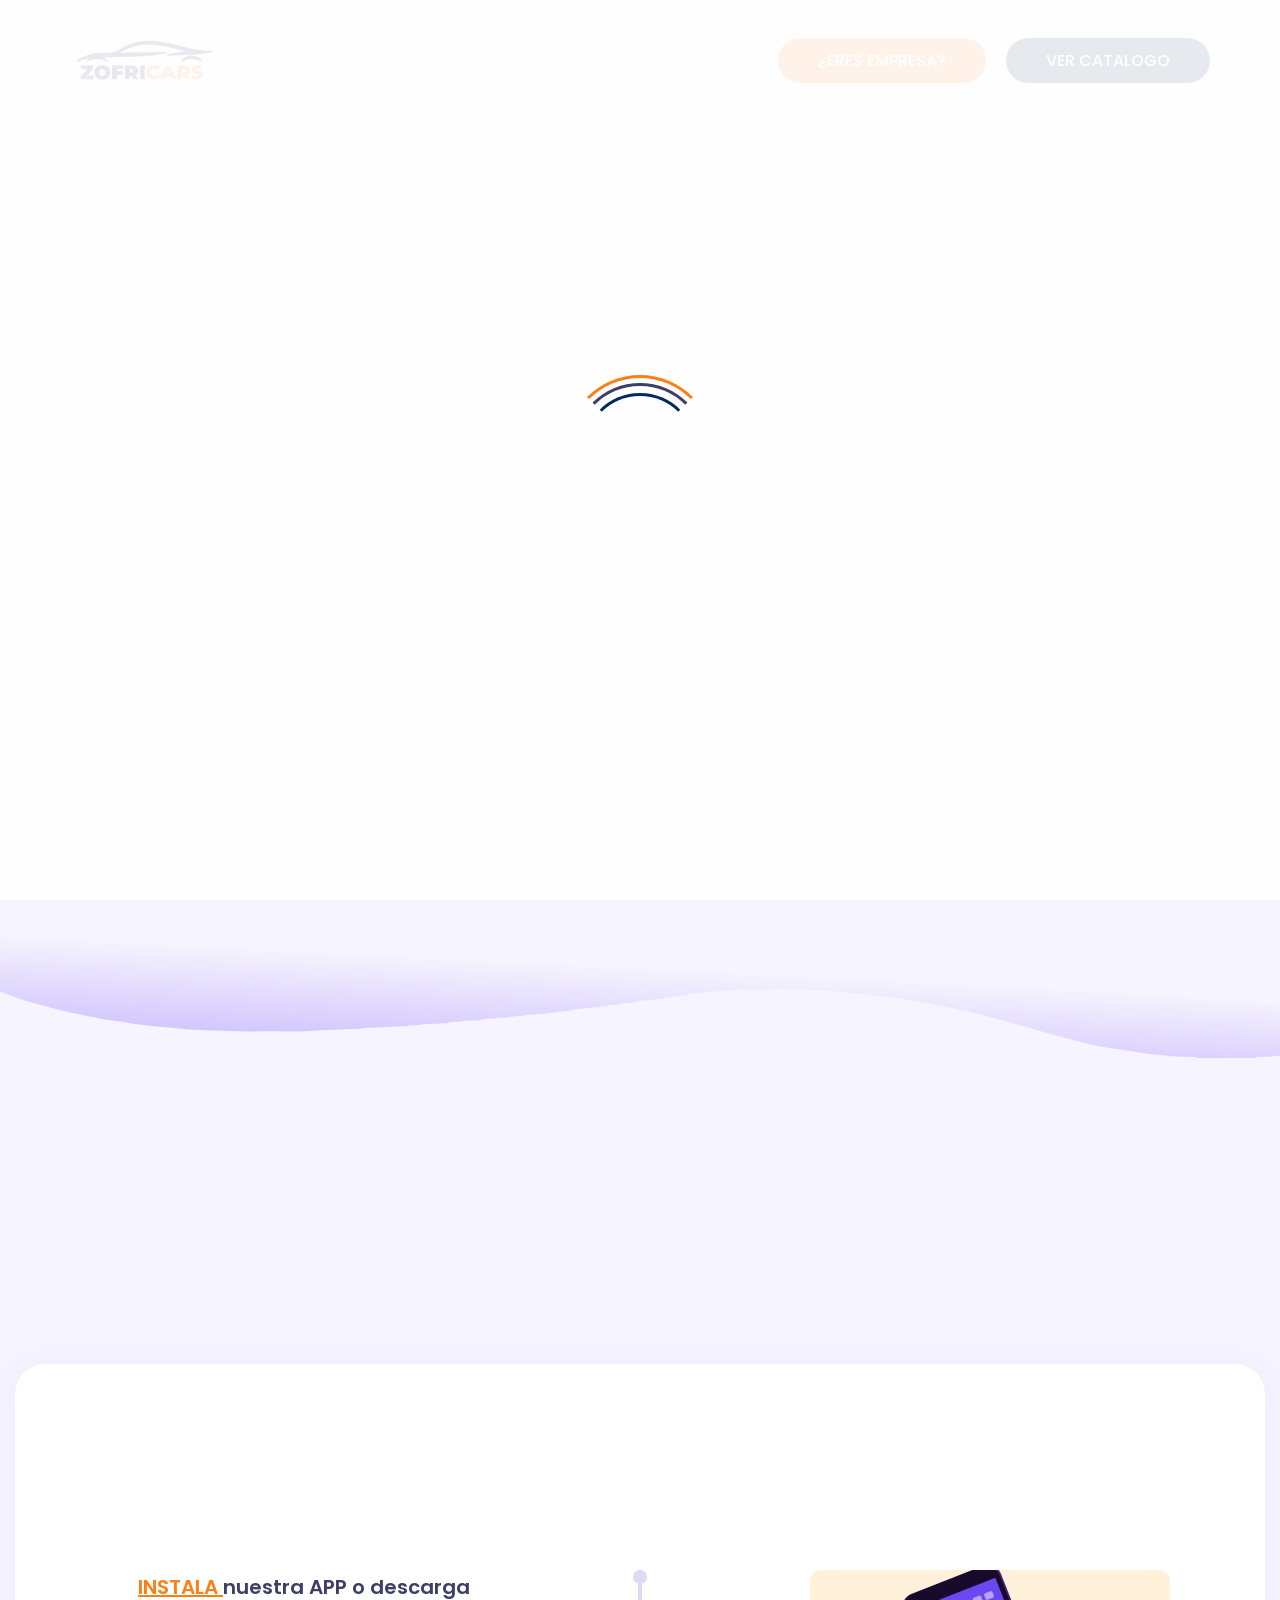
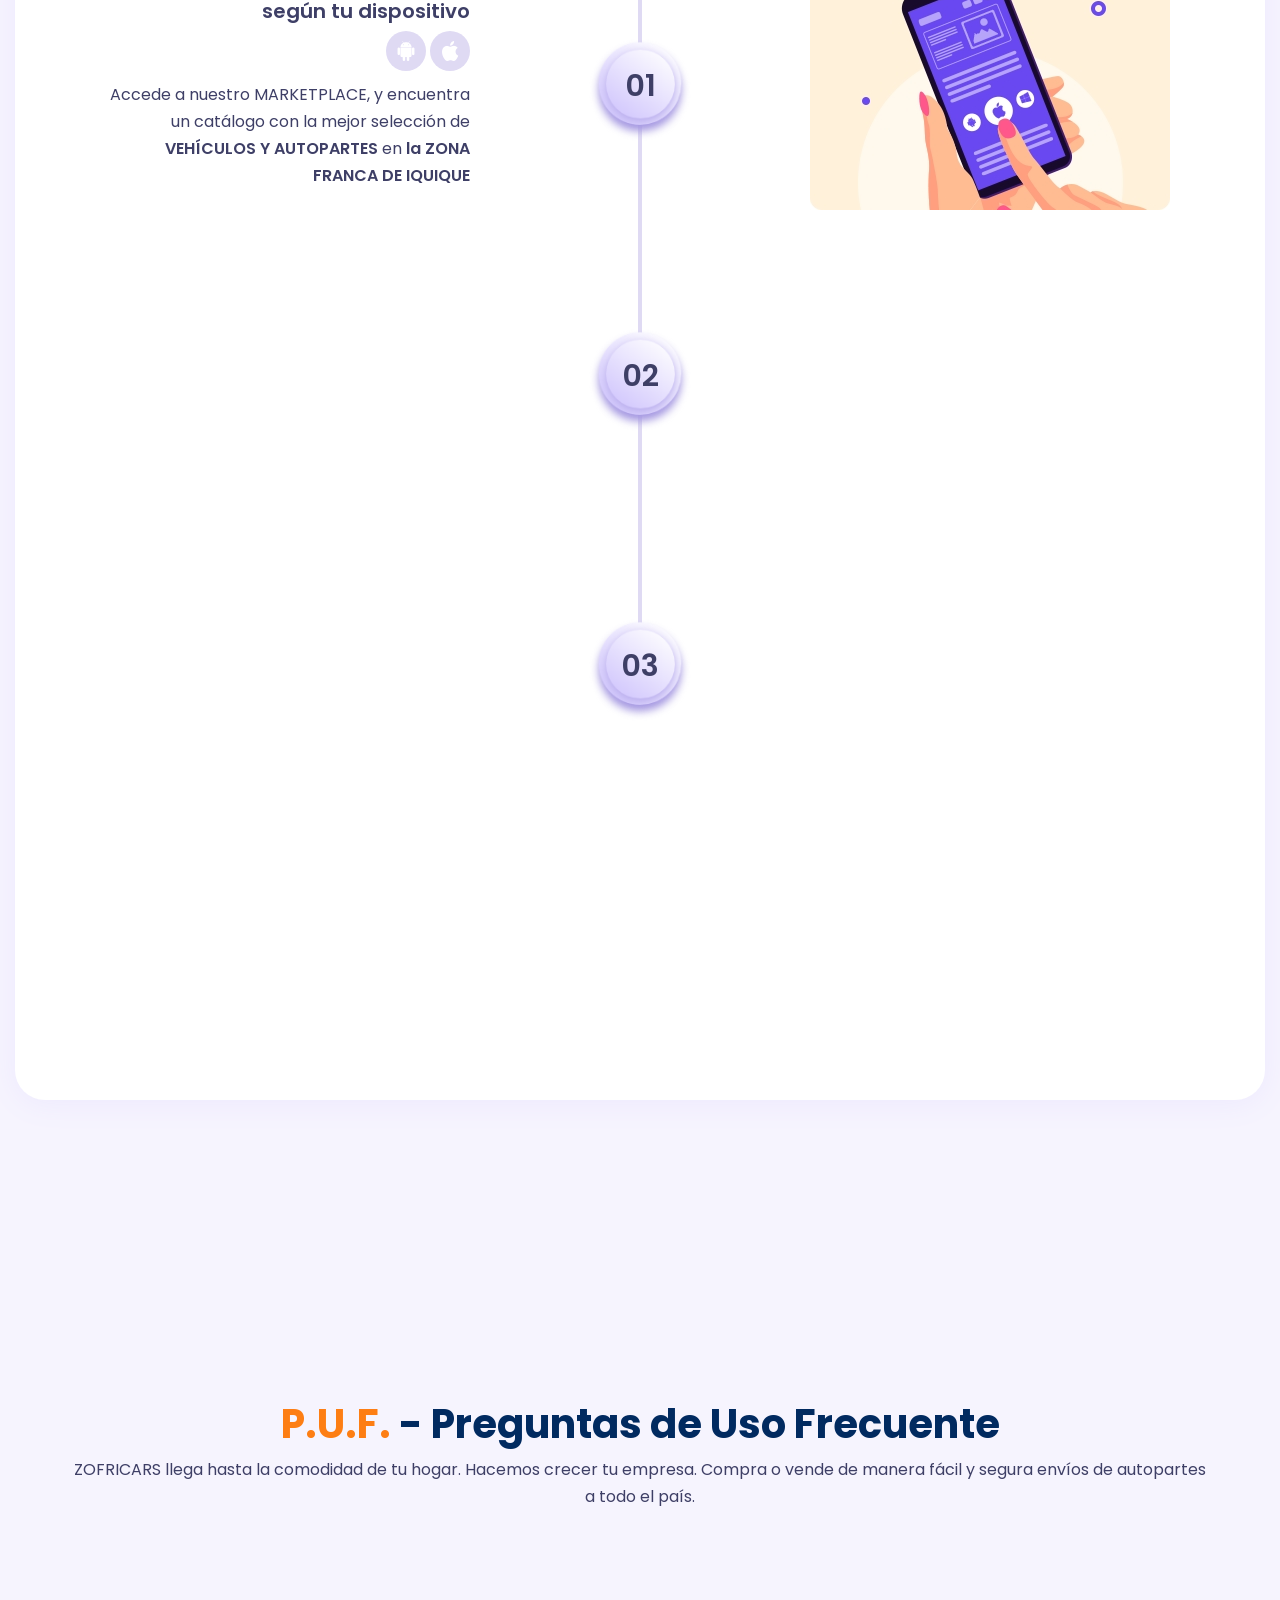
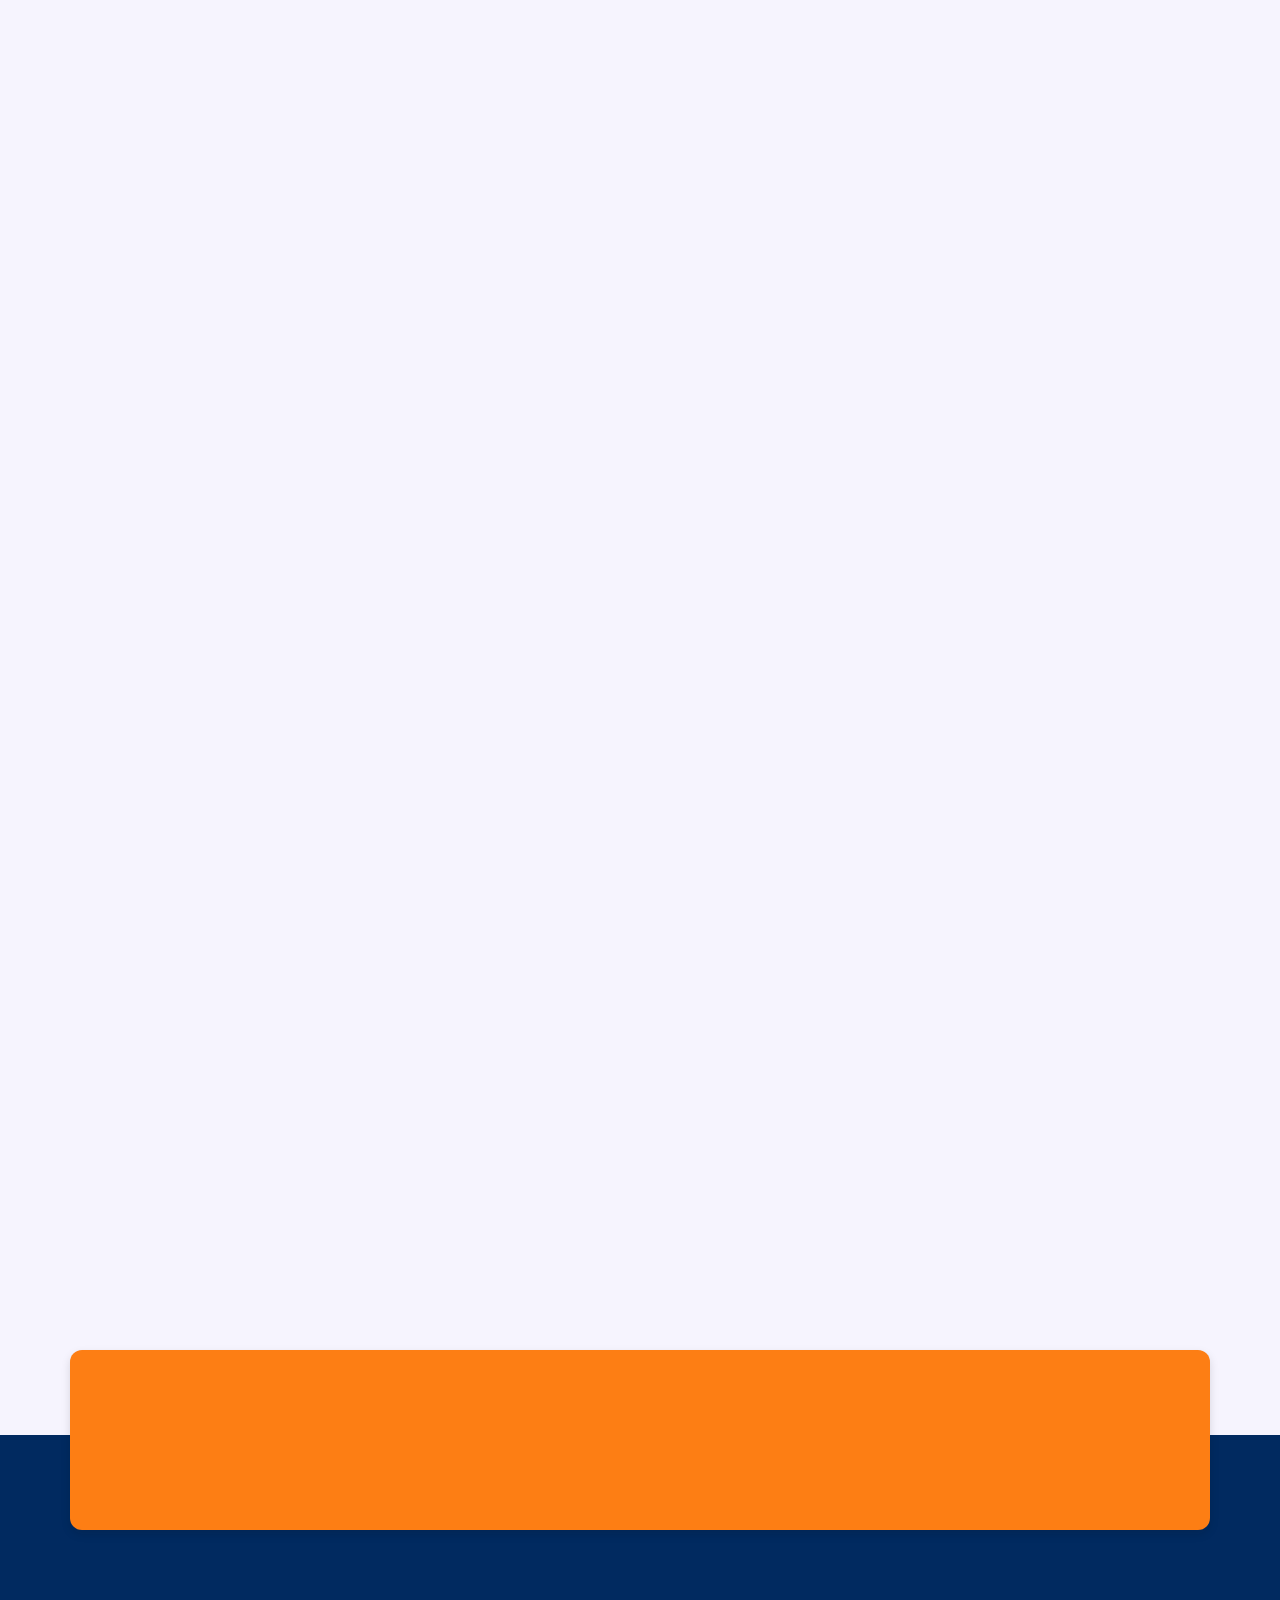
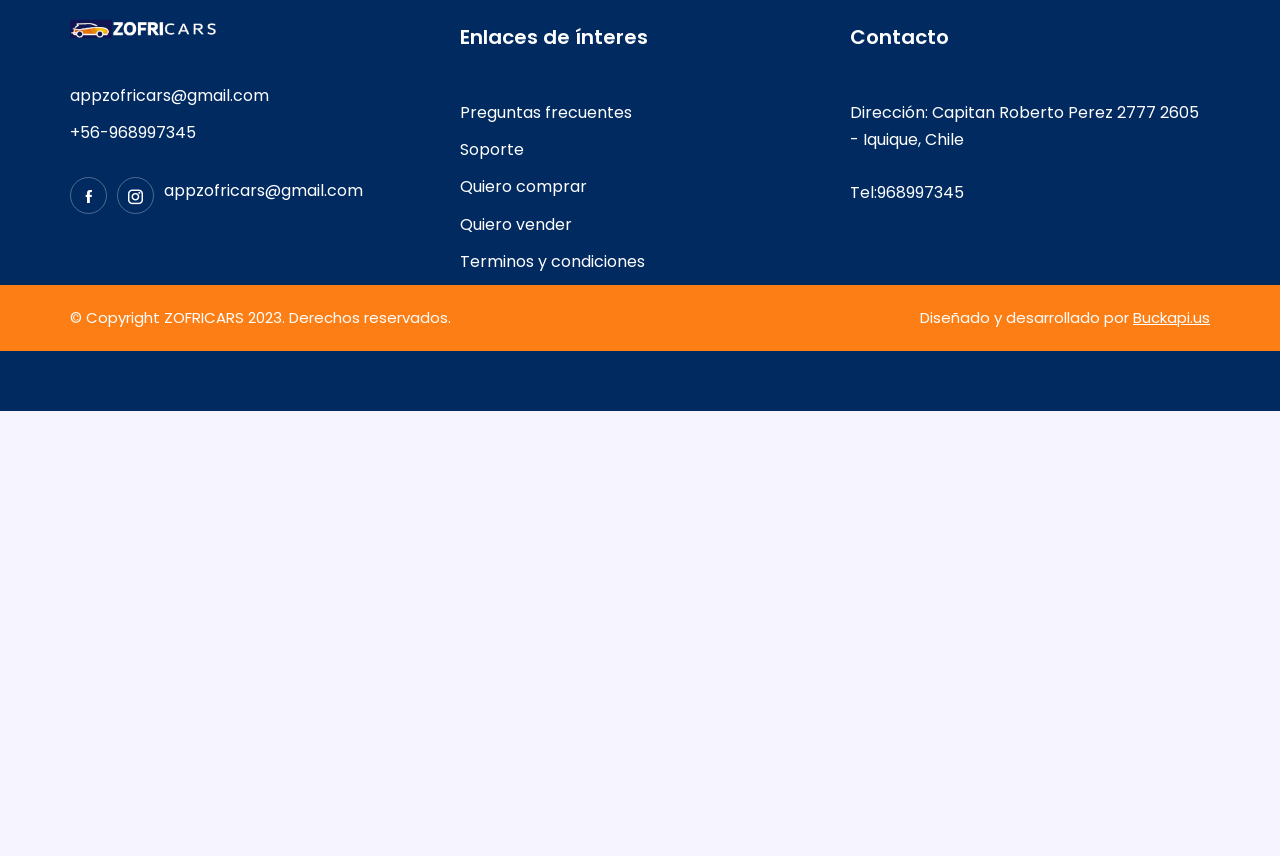
==== commit df55ae18: "new" ====
--- a/index.html
+++ b/index.html
@@ -6,7 +6,7 @@
   <meta charset="UTF-8">
   <meta http-equiv="X-UA-Compatible" content="IE=edge">
   <meta name="viewport" content="width=device-width, initial-scale=1.0">
-  <title>ZOFRIcars - Marketplace vehículos y Autopartes</title>
+  <title>ZOFRICARS - Marketplace veh{Iculos y Autopartes</title>
 
   
 
@@ -58,23 +58,15 @@
 
           <div class="collapse navbar-collapse" id="navbarSupportedContent">
                 <ul class="navbar-nav ml-auto">
-              <!-- <li class="nav-item">
-                <a class="nav-link" href="mvp.html">MVP</a>
-              </li>
-              <li class="nav-item">
-                <a class="nav-link" href="saas.html">SaaS</a>
-              </li>
-              <li class="nav-item">
-                <a class="nav-link" href="saap.html">SaaP</a>
-              </li> -->
-              <li class="nav-item">
-                <a class="nav-link dark_btn" href="https://administrator.zofricars.com/auth/register" target="_blank">¿ERES EMPRESA?</a>
-              </li>
-              <li class="nav-item">
-                <a class="nav-link dark_btn" href="https://app.zofricars.com" target="_blank" style="background-color: #012a60;">VER CATALOGO</a>
-              </li>
               
-            </ul>
+                  <li class="nav-item">
+                    <a class="nav-link dark_btn" href="https://administrator.zofricars.com/auth/register" target="_blank">¿ERES EMPRESA?</a>
+                  </li>
+                  <li class="nav-item">
+                    <a class="nav-link dark_btn" href="https://app.zofricars.com" target="_blank" style="background-color: #012a60;">VER CATALOGO</a>
+                  </li>
+                  
+                </ul>
           </div>
         </nav>
         <!-- navigation end -->
@@ -136,7 +128,7 @@
                   <li><img src="images/used03.png" alt="image" ></li>
                   <li><img src="images/used04.png" alt="image" ></li>
                 </ul>
-                <p>12M + <br>Ya usan ZOFRIcars</p>
+                <p>12M + <br>Ya usan ZOFRICARS</p>
               </div>
           </div>
 
@@ -189,7 +181,7 @@
          
           <h2>Compra de manera fácil y segura <span>envíos de autopartes a todo el país.</h2>
          
-          <h5>ZOFRIcars llega hasta la comodidad de tu hogar. Hacemos crecer tu empresa. </h5>
+          <h5>ZOFRICARS llega hasta la comodidad de tu hogar. Hacemos crecer tu empresa. </h5>
           
         </div>
                 
@@ -205,9 +197,9 @@
         <div class="how_it_inner">
           <div class="section_title" data-aos="fade-up" data-aos-duration="1500" data-aos-delay="300">
           	<!-- h2 -->
-            <h2><span>ZOFRIcars</span> Marketplace</h2>
+            <h2><span>ZOFRICARS</span> Marketplace</h2>
             <!-- p -->
-            <p>Catálogo de vehículos y autopartes.<br>Compra o vende en ZOFRIcars</p>
+            <p>Catálogo de vehículos y autopartes.<br>Compra o vende en ZOFRICARS</p>
           </div>
           <div class="step_block">
           	<!-- UL -->
@@ -215,13 +207,13 @@
               <!-- step -->
               <li>
                 <div class="step_text aos-init aos-animate" data-aos="fade-right" data-aos-duration="1500">
-                  <h4>Descarga la app o accede <a href="https://app.zofricars.com" target="_blank"> AQUÍ</h4>
+                  <h4><a href="https://app.zofricars.com" target="_blank" style="color: #fd7e14; text-decoration: underline;"> INSTALA </a> nuestra APP o descarga según tu dispositivo</h4>
                   <div class="app_icon">
-                    <a href="#"><i class="icofont-brand-android-robot"></i></a>
-                    <a href="#"><i class="icofont-brand-apple"></i></a>
+                    <a href="https://app.zofricars.com/welcome"><i class="icofont-brand-android-robot"></i></a>
+                    <a href="https://app.zofricars.com/welcome"><i class="icofont-brand-apple"></i></a>
                     
                   </div>
-                  <p>Accede a nuestro MARKETPLACE, y encuentra un catálogo con los mejores<span> AUTOS Y REPUESTOS</span> para tu vehículo de <span>ZOFRIcars</span> </p>
+                  <p>Accede a nuestro MARKETPLACE, y encuentra un catálogo con la mejor selección de <span> VEHÍCULOS Y AUTOPARTES</span> en <span>la ZONA FRANCA DE IQUIQUE</span> </p>
                 </div>
                 <div class="step_number">
                   <h3>01</h3>
@@ -235,7 +227,7 @@
               <li>
                 <div class="step_text aos-init" data-aos="fade-left" data-aos-duration="1500">
                   <h4><span>CREA TU CUENTA</span></h4>
-                  <p>Y Disfruta de nuestros productos y promociones.</p>
+                  <p>Y accede a la mejor experiencia de compra. con todas las importadoras en un solo lugar.</p>
                 </div>
                 <div class="step_number"> 
                   <h3>02</h3>
@@ -249,9 +241,13 @@
               <li>
                 <div class="step_text aos-init" data-aos="fade-right" data-aos-duration="1500">
                   <h4>Compra y tramita tu AUTO</h4>
-                  <span>Todas tus dudas <a href="faq.html">AQUÍ</a></span>
-                  <p>Si búscas adquirir tu <span style="font-weight:900;">AUTO o REPUESTO</span>, solo ingresa YA a nuetra app.</p>
-                  <p>Realiza pagos en línea y más</p>
+                  <p>Si búscas adquirir tu <span style="font-weight:900;">VEHÍCULO O AUTOPARTE </span> instala ya
+
+<span>
+                   <a href="https://app.zofricars.com" target="_blank">nuestra APP</a></p>
+      </span>            <p>Realiza pagos en línea y más</p>
+                  <span>Aclara tus dudas <a href="faq.html">AQUÍ</a></span>
+                  
                 </div>
                 <div class="step_number">
                   <h3>03</h3>
@@ -290,7 +286,7 @@
                   <div class="waves wave-3"></div>
                 </div>
               </span>
-              Tour por ZOFRIcars 
+              Tour por ZOFRICARS 
               <span>Ver video</span>
             </a>
           </div>
@@ -303,98 +299,83 @@
 
      
 
-    <section class="row_am faq_section">
-      <!-- container start -->
-      <div class="container">
-        <div class="section_title aos-init aos-animate" data-aos="fade-up" data-aos-duration="1500" data-aos-delay="300">
-          <!-- h2 -->
-          
-          <h2><span>P.U.F.</span> - Preguntas de Uso Frecuente</h2>
-          <!-- p -->
-          <p>ZOFRIcars llega hasta la comodidad de tu hogar. <br>Hacemos crecer tu empresa. <br> Compra o vende de manera fácil y segura <span>envíos de autopartes a todo el país.</p>
-        </div>
-        <!-- faq data -->
-        <div class="faq_panel">
-          <div class="accordion" id="accordionExample">
-            <div class="card aos-init" data-aos="fade-up" data-aos-duration="1500">
-              <div class="card-header" id="headingOne">
-                <h2 class="mb-0">
-                  <button type="button" class="btn btn-link active" data-toggle="collapse" data-target="#collapseOne">
-                    <i class="icon_faq icofont-minus"></i>¿Que es ZOFRIcars?</button>
-                </h2>
-              </div>
-              <div id="collapseOne" class="collapse show" aria-labelledby="headingOne" data-parent="#accordionExample">
-                <div class="card-body">
-                  <p>Somos una empresa autorizada por el conglomerado de Autos de ZOFRI (Zona Franca de Iquique), para venta y tramitación de autos.</p>
+      <section class="row_am faq_section">
+        <!-- container start -->
+        <div class="container">
+          <div class="section_title aos-init aos-animate" data-aos="fade-up" data-aos-duration="1500" data-aos-delay="300">
+            <!-- h2 -->
+            
+            <h2><span>P.U.F.</span> - Preguntas de Uso Frecuente</h2>
+            <!-- p -->
+            <p>ZOFRICARS llega hasta la comodidad de tu hogar. Hacemos crecer tu empresa.  Compra o vende de manera fácil y segura <span>envíos de autopartes a todo el país.</span></p>
+          </div>
+          <!-- faq data -->
+          <div class="faq_panel">
+            <div class="accordion" id="accordionExample">
+              <div class="card aos-init" data-aos="fade-up" data-aos-duration="1500">
+                <div class="card-header" id="headingOne">
+                  <h2 class="mb-0">
+                    <button type="button" class="btn btn-link active" data-toggle="collapse" data-target="#collapseOne">
+                      <i class="icon_faq icofont-minus"></i>¿Que es ZOFRICARS?</button>
+                  </h2>
+                </div>
+                <div id="collapseOne" class="collapse show" aria-labelledby="headingOne" data-parent="#accordionExample">
+                  <div class="card-body">
+                    <p>Somos una empresa autorizada por el conglomerado de Autos de ZOFRI (Zona Franca de Iquique), para venta y tramitación de autos.</p>
+                  </div>
+                </div>
+              </div>
+              <div class="card aos-init" data-aos="fade-up" data-aos-duration="1500">
+                <div class="card-header" id="headingTwo">
+                  <h2 class="mb-0">
+                    <button type="button" class="btn btn-link collapsed" data-toggle="collapse" data-target="#collapseTwo"><i class="icon_faq icofont-plus"></i>¿Como puedo adquirir mi AUTO?</button>
+                  </h2>
+                </div>
+                <div id="collapseTwo" class="collapse" aria-labelledby="headingTwo" data-parent="#accordionExample">
+                  <div class="card-body">
+                    <p>Contamos con un amplio catálogo de Autos conformado por las empresas registradas en ZOFRI, encuentras cualquier tipo de auto desde un SUV hasta MOTORHOME, precio, transmision, combustible, 0 Km. o usado. Selecciona el que se ajuste a tu gusto.</p>
+                  </div>
+                </div>
+              </div>
+              <div class="card aos-init" data-aos="fade-up" data-aos-duration="1500">
+                <div class="card-header" id="headingThree">
+                  <h2 class="mb-0">
+                    <button type="button" class="btn btn-link collapsed" data-toggle="collapse" data-target="#collapseThree"><i class="icon_faq icofont-plus"></i>¿Puedo ver el auto en persona antes de adquirirlo
+                      ?</button>
+                  </h2>
+                </div>
+                <div id="collapseThree" class="collapse" aria-labelledby="headingThree" data-parent="#accordionExample">
+                  <div class="card-body">
+                    <p>SI, al ingresar a nuestro MARKETPLACE APP, debe de crear su cuenta como usuario para hacerle seguimiento y proceder a la demostración del AUTO.</p>
+                  </div>
+                </div>
+              </div>
+              <div class="card aos-init" data-aos="fade-up" data-aos-duration="1500">
+                <div class="card-header" id="headingFour">
+                  <h2 class="mb-0">
+                    <button type="button" class="btn btn-link collapsed" data-toggle="collapse" data-target="#collapseFour"><i class="icon_faq icofont-plus"></i>¿Cuales son los medios de pago que se manejan en ZOFRICARS
+                      ?</button>
+                  </h2>
+                </div>
+                <div id="collapseFour" class="collapse" aria-labelledby="headingFour" data-parent="#accordionExample">
+                  <div class="card-body">
+                    <p>Recibimos pagos con tarjetas de debito, credito,transferencias bancarias y consignaciones en oficina.</p>
+                  </div>
                 </div>
               </div>
             </div>
-            <div class="card aos-init" data-aos="fade-up" data-aos-duration="1500">
-              <div class="card-header" id="headingTwo">
-                <h2 class="mb-0">
-                  <button type="button" class="btn btn-link collapsed" data-toggle="collapse" data-target="#collapseTwo"><i class="icon_faq icofont-plus"></i>¿Como puedo adquirir mi AUTO?</button>
-                </h2>
-              </div>
-              <div id="collapseTwo" class="collapse" aria-labelledby="headingTwo" data-parent="#accordionExample">
-                <div class="card-body">
-                  <p>Contamos con un amplio catálogo de Autos conformado por las empresas registradas en ZOFRI, encuentras cualquier tipo de auto desde un SUV hasta MOTORHOME, precio, transmision, combustible, 0 Km. o usado. Selecciona el que se ajuste a tu gusto.</p>
-                </div>
-              </div>
-            </div>
-            <div class="card aos-init" data-aos="fade-up" data-aos-duration="1500">
-              <div class="card-header" id="headingThree">
-                <h2 class="mb-0">
-                  <button type="button" class="btn btn-link collapsed" data-toggle="collapse" data-target="#collapseThree"><i class="icon_faq icofont-plus"></i>¿Puedo ver el auto en persona antes de adquirirlo
-                    ?</button>
-                </h2>
-              </div>
-              <div id="collapseThree" class="collapse" aria-labelledby="headingThree" data-parent="#accordionExample">
-                <div class="card-body">
-                  <p>SI, al ingresar a nuestro MARKETPLACE APP, debe de crear su cuenta como usuario para hacerle seguimiento y proceder a la demostración del AUTO.</p>
-                </div>
-              </div>
-            </div>
-            <div class="card aos-init" data-aos="fade-up" data-aos-duration="1500">
-              <div class="card-header" id="headingFour">
-                <h2 class="mb-0">
-                  <button type="button" class="btn btn-link collapsed" data-toggle="collapse" data-target="#collapseFour"><i class="icon_faq icofont-plus"></i>¿Cuales son los medios de pago que se manejan en ZOFRIcars
-                    ?</button>
-                </h2>
-              </div>
-              <div id="collapseFour" class="collapse" aria-labelledby="headingFour" data-parent="#accordionExample">
-                <div class="card-body">
-                  <p>Recibimos pagos con tarjetas de debito, credito,transferencias bancarias y consignaciones en oficina.</p>
-                </div>
-              </div>
-            </div>
-            <div class="card aos-init" data-aos="fade-up" data-aos-duration="1500">
-              <div class="card-header" id="headingFive">
-                <h2 class="mb-0">
-                  <button type="button" class="btn btn-link collapsed" data-toggle="collapse" data-target="#collapseFour"><i class="icon_faq icofont-plus"></i>¿Cuales son los medios de pago que se manejan en ZOFRIcars
-                    ?</button>
-                </h2>
-              </div>
-              <div id="collapseFour" class="collapse" aria-labelledby="headingFour" data-parent="#accordionExample">
-                <div class="card-body">
-                  <p>Recibimos pagos con tarjetas de debito, credito,transferencias bancarias y consignaciones en oficina.</p>
-                </div>
-              </div>
-            </div>
-          </div>
-
-        </div>
-
-      </div>
-      <!-- container end -->
-
-    </section>
+          </div>
+        </div>
+        <!-- container end -->
+
+      </section>
 
    
-    <h2 style="text-align: center;"><a href="faq.html">VER MÁS P.U.F</a></h2>
+  
 
     <!-- Beautifull-interface-Section start -->
     <section class="row_am interface_section">
-	  <!-- container start -->
+	   <!-- container start -->
       <div class="container-fluid">
         <div class="section_title" data-aos="fade-up" data-aos-duration="1500" data-aos-delay="300">
             <!-- h2 -->
@@ -439,76 +420,15 @@
                 </div>
               </div>
           </div>
-          </div>
+        </div>
           <!-- screen slider end -->
       </div>
       <!-- container end -->
     </section>
     <!-- Beautifull-interface-Section end -->
 
-    <!-- Download-Free-App-section-Start  -->
-    <section class="row_am free_app_section" id="getstarted">
-    	<!-- container start -->
-        <div class="container">
-            <div class="free_app_inner" data-aos="fade-in" data-aos-duration="1500" data-aos-delay="100"> 
-              <!-- vertical line animation -->
-              <div class="anim_line dark_bg">
-                <span><img src="images/anim_line.png" alt="anim_line"></span>
-                <span><img src="images/anim_line.png" alt="anim_line"></span>
-                <span><img src="images/anim_line.png" alt="anim_line"></span>
-                <span><img src="images/anim_line.png" alt="anim_line"></span>
-                <span><img src="images/anim_line.png" alt="anim_line"></span>
-                <span><img src="images/anim_line.png" alt="anim_line"></span>
-                <span><img src="images/anim_line.png" alt="anim_line"></span>
-                <span><img src="images/anim_line.png" alt="anim_line"></span>
-                <span><img src="images/anim_line.png" alt="anim_line"></span>
-              </div>
-              	<!-- row start -->
-                <div class="row">
-                	<!-- content -->
-                    <div class="col-md-8">
-                        <div class="free_text">
-                            <div class="section_title">
-                                <h2>“Todo el secreto para una vida exitosa es encontrar cuál es nuestro propósito y luego hacerlo”</h2>
-                                <p>Henry Ford.</p>
-                            </div>
-                           <!--  <ul class="app_btn">
-                              <li>
-                                <a href="index.html#">
-                                  <img src="images/appstore_blue.png" alt="image" >
-                                </a>
-                              </li>
-                              <li>
-                                <a href="index.html#">
-                                  <img src="images/googleplay_blue.png" alt="image" >
-                                </a>
-                              </li>
-                            </ul> -->
-                        </div>
-                    </div>
-
-                    <!-- images -->
-                    <div class="col-md-4">
-                        <div class="free_img">
-                            <img src="images/download-screen01.png" alt="image" >
-                            <!-- <img class="mobile_mockup" src="images/download-screen01.png" alt="image" > -->
-                        </div>
-                    </div>
-                </div>
-                <!-- row end -->
-            </div>
-        </div>
-        <!-- container end -->
-    </section>
-    <!-- Download-Free-App-section-end  -->
-
-    <!-- Story-Section-Start -->
-    <section class="row_am latest_story" id="blog">
-     <!-- container start -->
-    
-      <!-- container end -->
-    </section>
-    <!-- Story-Section-end -->
+
+
 
     <!-- News-Letter-Section-Start -->
     <section class="newsletter_section">
@@ -539,6 +459,8 @@
       </div>
       <!-- container end -->
     </section>
+        <!-- Download-Free-App-section-Start  -->
+
     <!-- News-Letter-Section-end -->
 
     <!-- Footer-Section start -->
@@ -617,7 +539,7 @@
               <!-- row start -->
               <div class="row">
                 <div class="col-md-6">
-                    <p>© Copyright ZOFRIcars  2023. Derechos reservados.</p>
+                    <p>© Copyright ZOFRICARS  2023. Derechos reservados.</p>
                 </div>
                 <div class="col-md-6">
                     <p class="developer_text">Diseñado y desarrollado por <a href="https://www.buckapi.us" target="blank">Buckapi.us</a></p>
@@ -634,7 +556,48 @@
         </div>
     </footer>
     <!-- Footer-Section end -->
-
+    <section class="row_am free_app_section" id="getstarted">
+      <!-- container start -->
+        <div class="container">
+            <div class="free_app_inner" data-aos="fade-in" data-aos-duration="1500" data-aos-delay="100"> 
+              <!-- vertical line animation -->
+              <div class="anim_line dark_bg">
+                <span><img src="images/anim_line.png" alt="anim_line"></span>
+                <span><img src="images/anim_line.png" alt="anim_line"></span>
+                <span><img src="images/anim_line.png" alt="anim_line"></span>
+                <span><img src="images/anim_line.png" alt="anim_line"></span>
+                <span><img src="images/anim_line.png" alt="anim_line"></span>
+                <span><img src="images/anim_line.png" alt="anim_line"></span>
+                <span><img src="images/anim_line.png" alt="anim_line"></span>
+                <span><img src="images/anim_line.png" alt="anim_line"></span>
+                <span><img src="images/anim_line.png" alt="anim_line"></span>
+              </div>
+                <!-- row start -->
+                <div class="row">
+                  <!-- content -->
+                    <div class="col-md-8">
+                        <div class="free_text">
+                            <div class="section_title">
+                                <h2>“Todo el secreto para una vida exitosa es encontrar cuál es nuestro propósito y luego hacerlo”</h2>
+                                <p>Henry Ford.</p>
+                            </div>
+                          
+                        </div>
+                    </div>
+
+                    <!-- images -->
+                    <div class="col-md-4">
+                        <div class="free_img">
+                            <img src="images/download-screen01.png" alt="image" >
+                            <!-- <img class="mobile_mockup" src="images/download-screen01.png" alt="image" > -->
+                        </div>
+                    </div>
+                </div>
+                <!-- row end -->
+            </div>
+        </div>
+        <!-- container end -->
+    </section>
   <!-- VIDEO MODAL -->
   <div class="modal fade youtube-video" id="myModal" tabindex="-1" role="dialog" aria-labelledby="myModalLabel">
     <div class="modal-dialog" role="document">
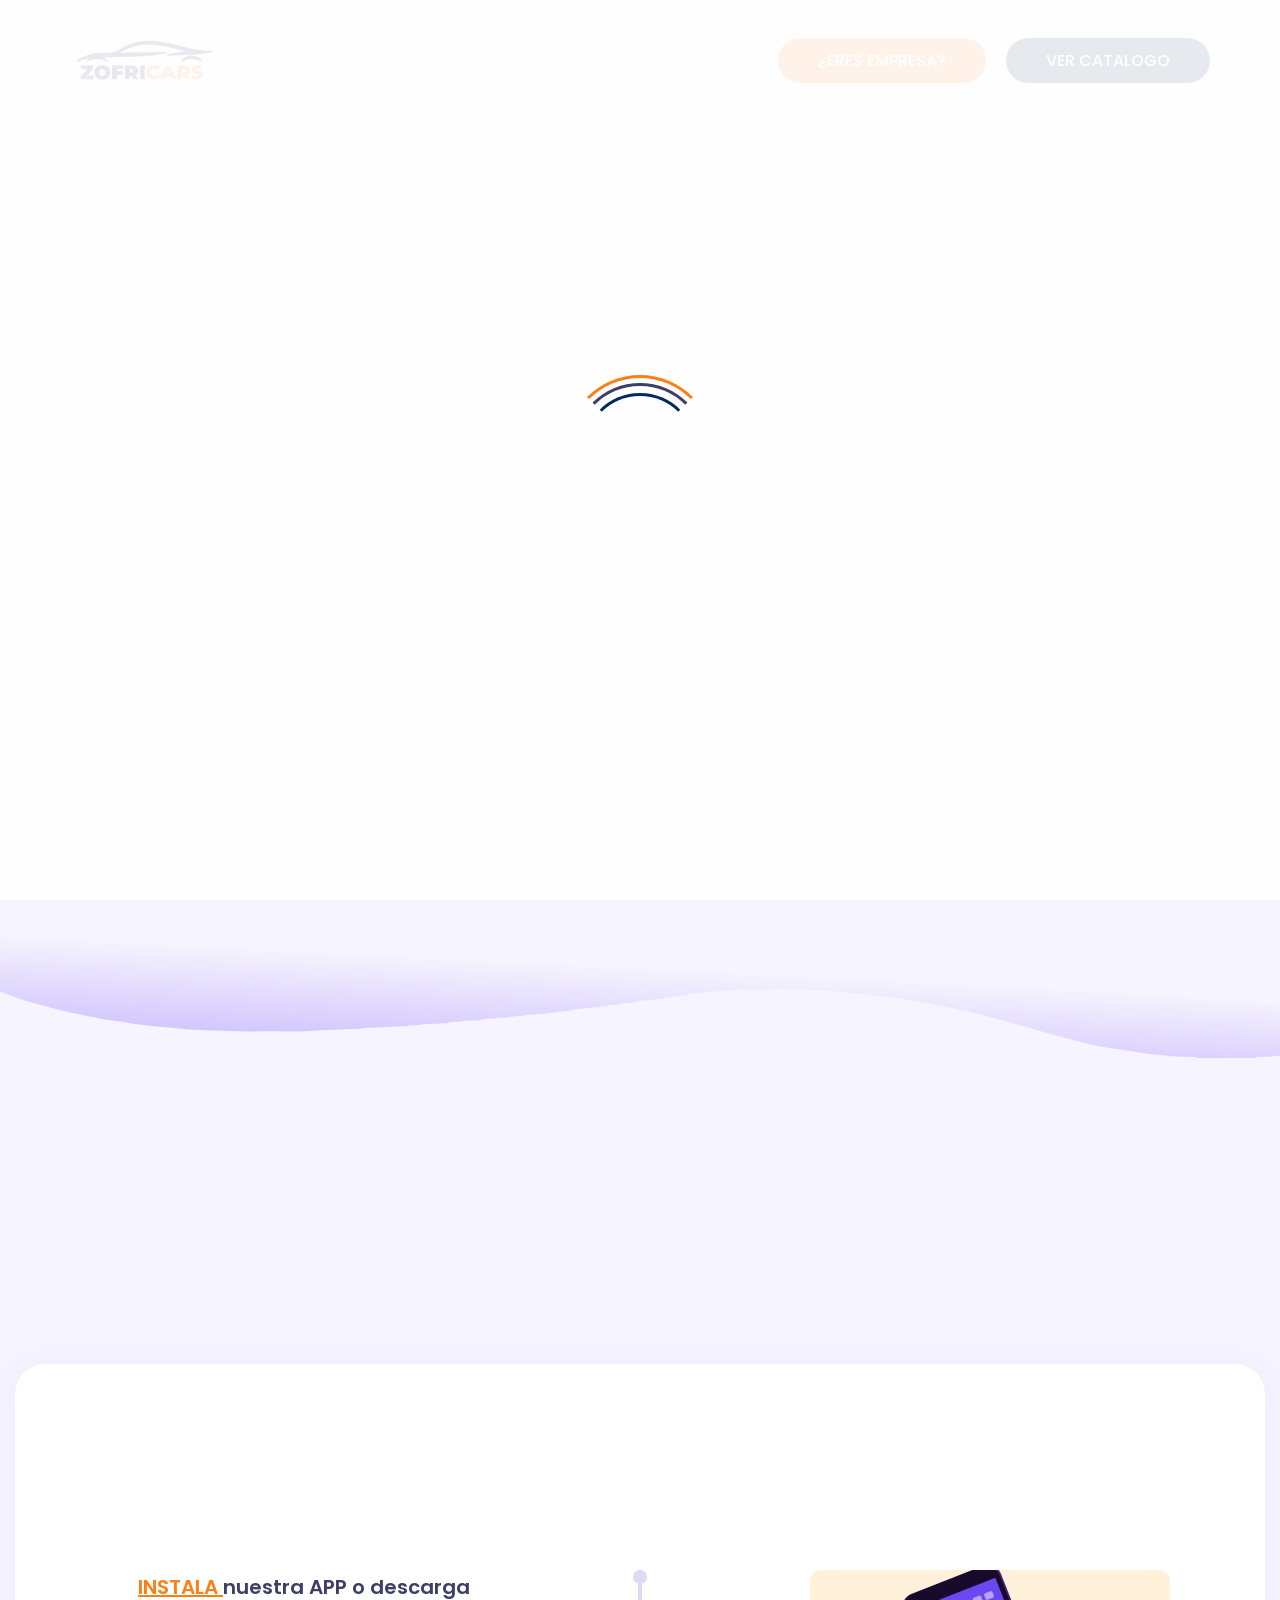
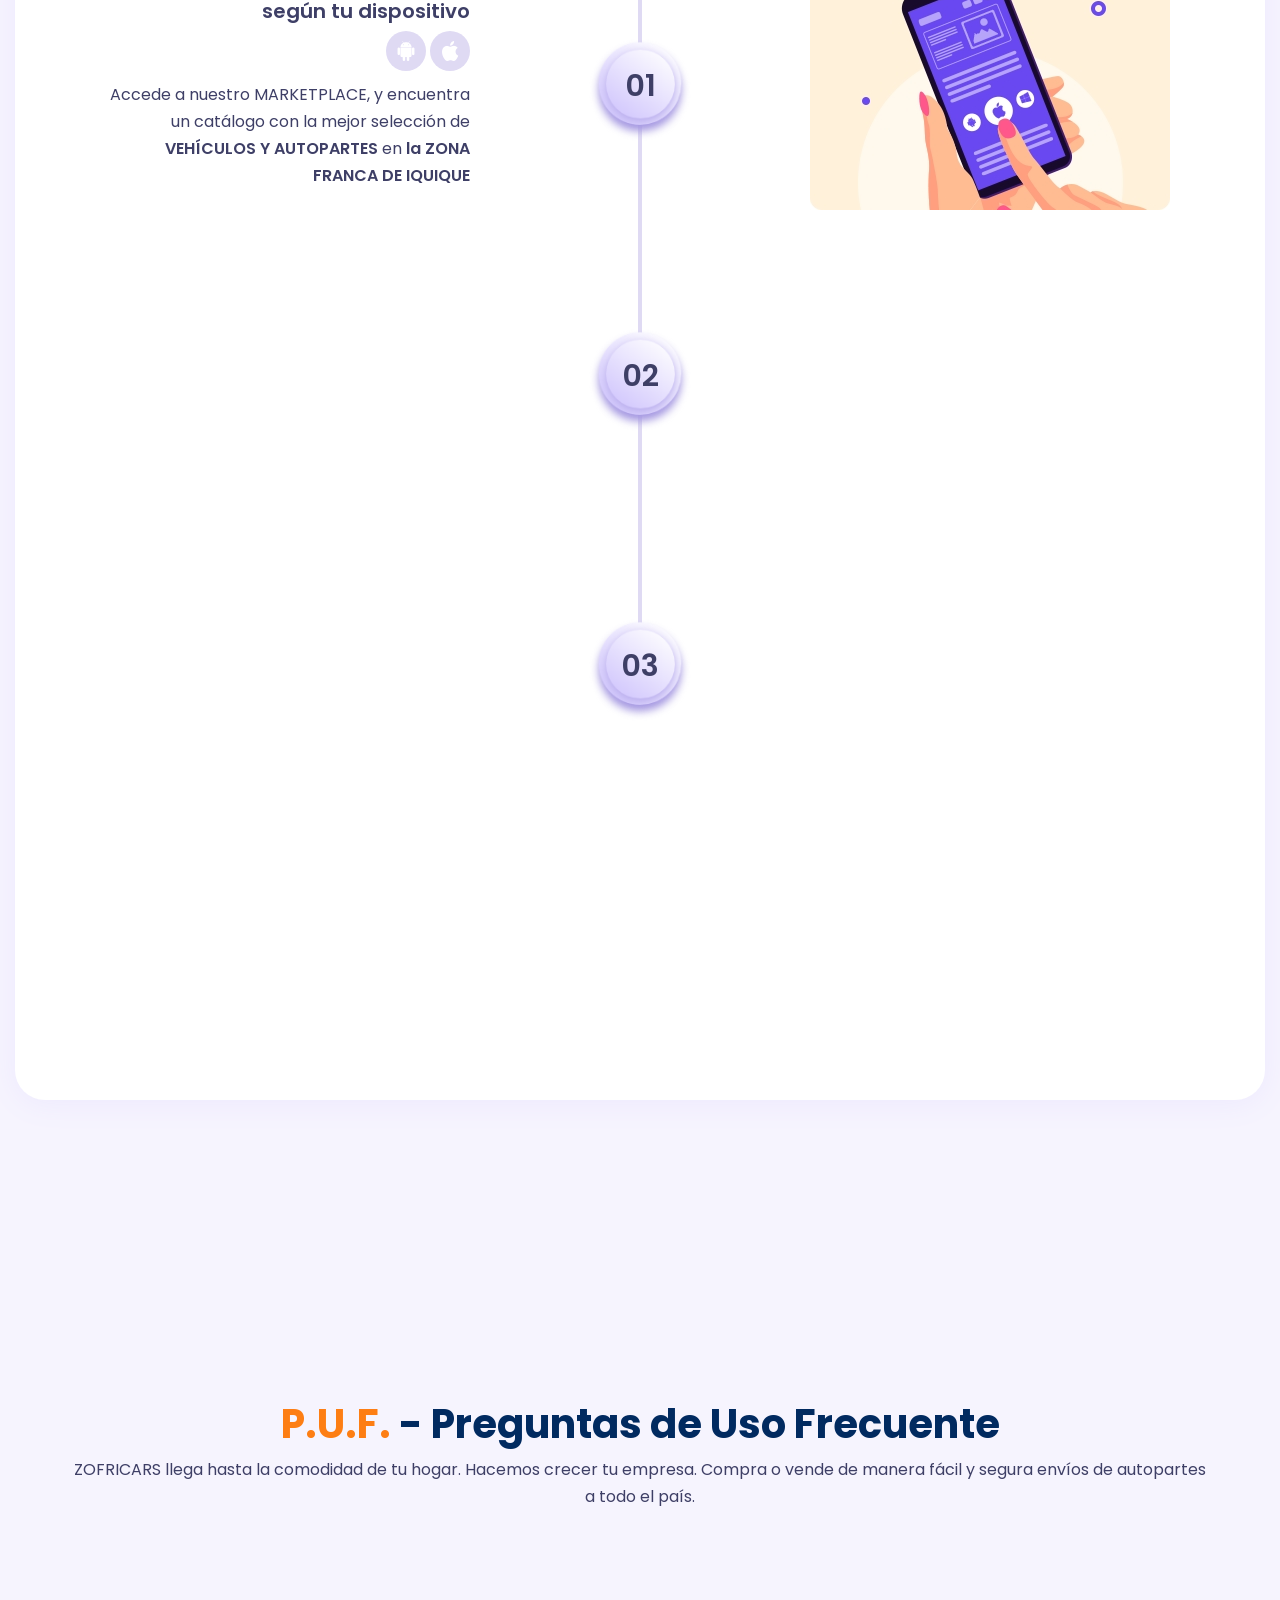
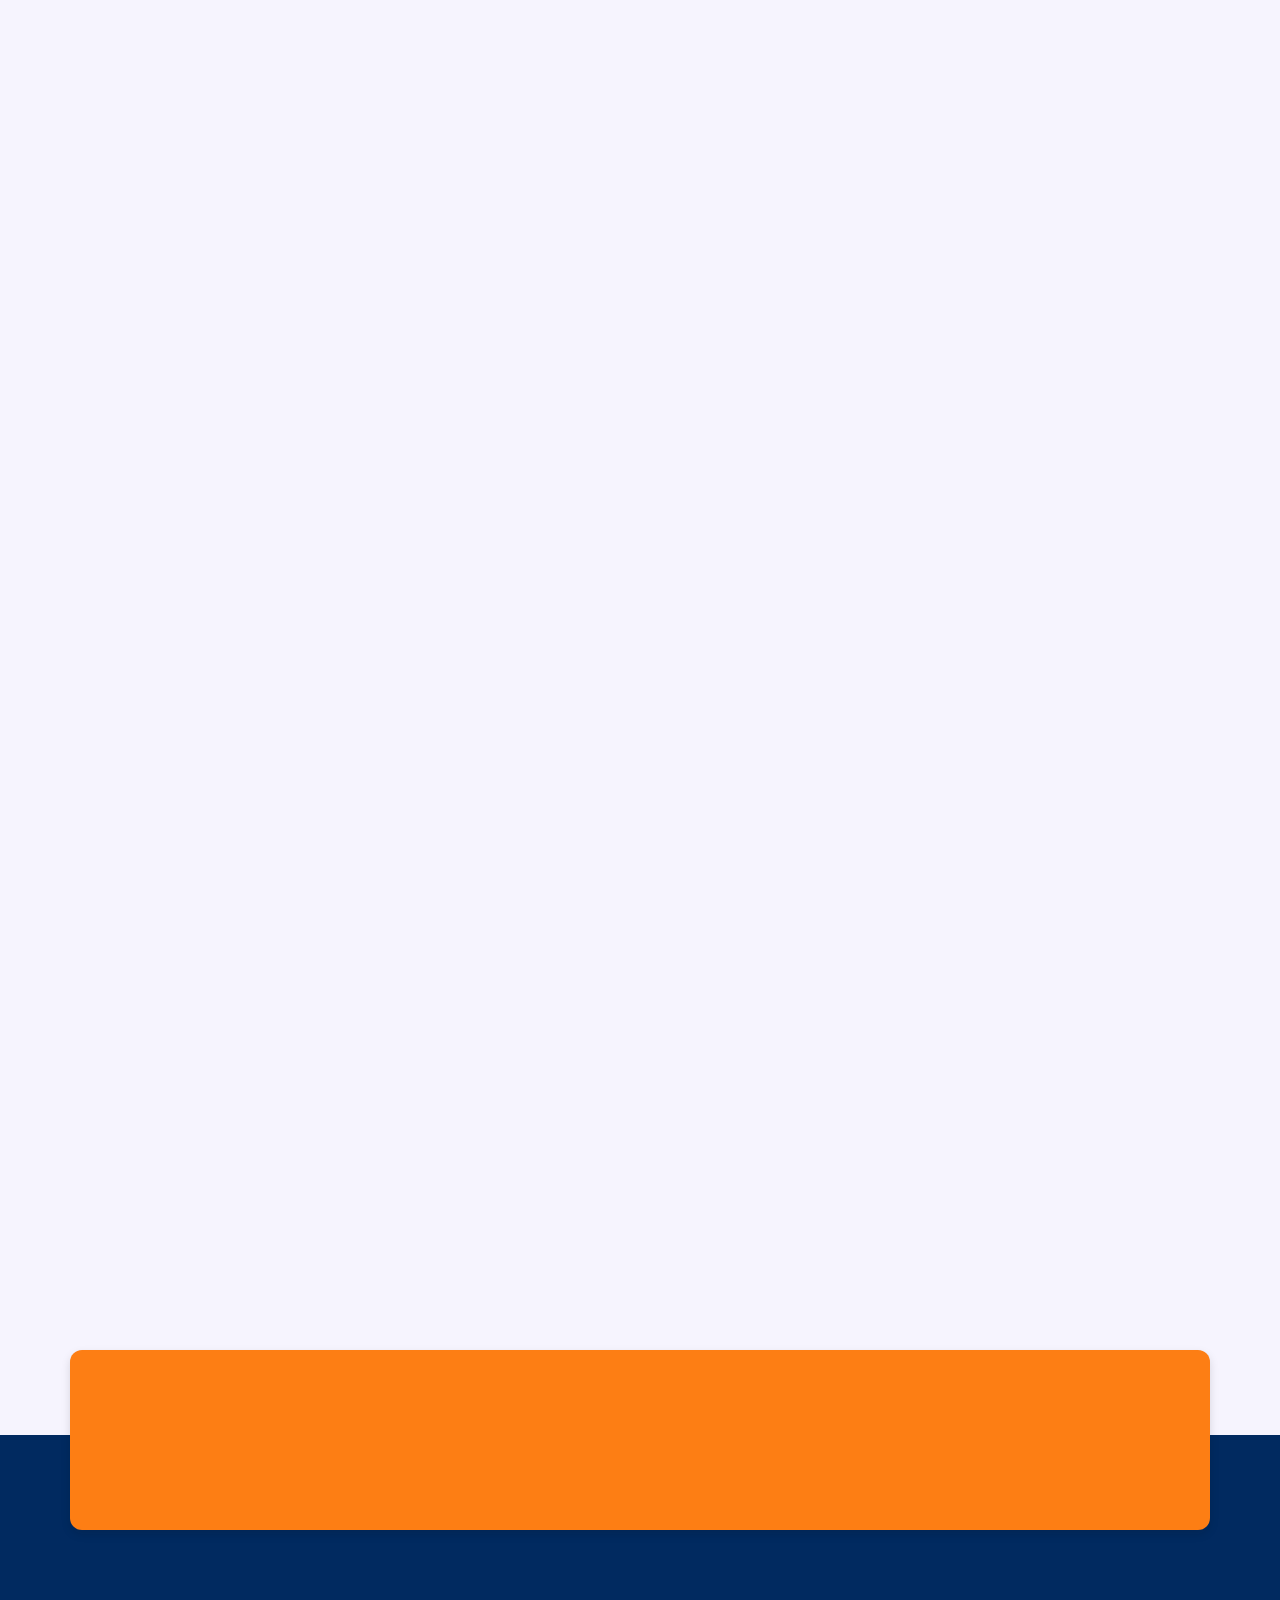
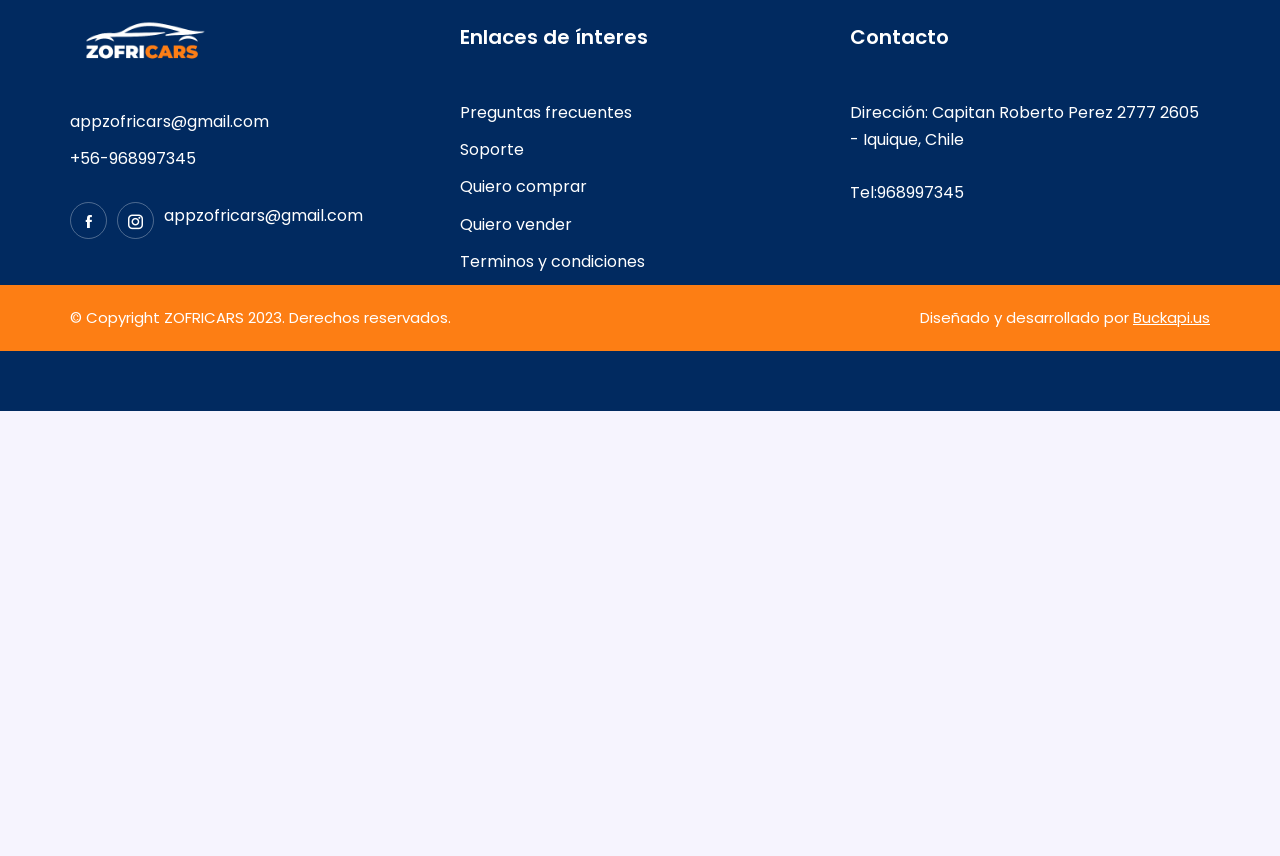
==== commit 27c65248: "meta tags" ====
--- a/index.html
+++ b/index.html
@@ -6,10 +6,24 @@
   <meta charset="UTF-8">
   <meta http-equiv="X-UA-Compatible" content="IE=edge">
   <meta name="viewport" content="width=device-width, initial-scale=1.0">
-  <title>ZOFRICARS - Marketplace veh{Iculos y Autopartes</title>
-
-  
-
+  <!-- Primary Meta Tags -->
+  <title>zofricars, tu marketplace, todos los vehiculos de ZOFRI en un solo lugar</title>
+  <meta name="title" content="zofricars, tu marketplace, todos los vehiculos de ZOFRI en un solo lugar">
+  <meta name="description" content="Adquiere tu vehículo o autopartes, en linea. Todas las importadoras del sector automotriz de zofri en un solo lugar.">
+
+  <!-- Open Graph / Facebook -->
+  <meta property="og:type" content="website">
+  <meta property="og:url" content="https://www.zofricars.com/">
+  <meta property="og:title" content="zofricars, tu marketplace, todos los vehiculos de ZOFRI en un solo lugar">
+  <meta property="og:description" content="Adquiere tu vehículo o autopartes, en linea. Todas las importadoras del sector automotriz de zofri en un solo lugar.">
+  <meta property="og:image" content="">
+
+  <!-- Twitter -->
+  <meta property="twitter:card" content="summary_large_image">
+  <meta property="twitter:url" content="https://www.zofricars.com/">
+  <meta property="twitter:title" content="zofricars, tu marketplace, todos los vehiculos de ZOFRI en un solo lugar">
+  <meta property="twitter:description" content="Adquiere tu vehículo o autopartes, en linea. Todas las importadoras del sector automotriz de zofri en un solo lugar.">
+  <meta property="twitter:image" content="">
   <!-- icofont-css-link -->
   <link rel="stylesheet" href="css/icofont.min.css">
   <!-- Owl-Carosal-Style-link -->
@@ -144,7 +158,7 @@
               <div id="frmae_slider" class="owl-carousel owl-theme">
                 <div class="item">
                   <div class="slider_img">
-                    <img src="images/screen.png" alt="image" >
+                    <img src="images/screena.png" alt="image" >
                   </div>
                 </div>
                 <div class="item">
@@ -277,7 +291,8 @@
           </div>
           <div class="thumbnil">
             <img src="images/yt_thumb.png" alt="image" >
-            <a class="popup-youtube play-button" data-url="images/ZOFRICARSSPOTPUBLICITARIO01.mp4" data-toggle="modal" data-target="#myModal" title="XJj2PbenIsU">
+            <a class="popup-youtube play-button" data-url="https://www.youtube.com/embed/0ikpF0KJdGY" data-toggle="modal" data-target="#myModal" title="XJj2PbenIsU">
+             
               <span class="play_btn">
                 <img src="images/play_icon.png" alt="image" >
                 <div class="waves-block">
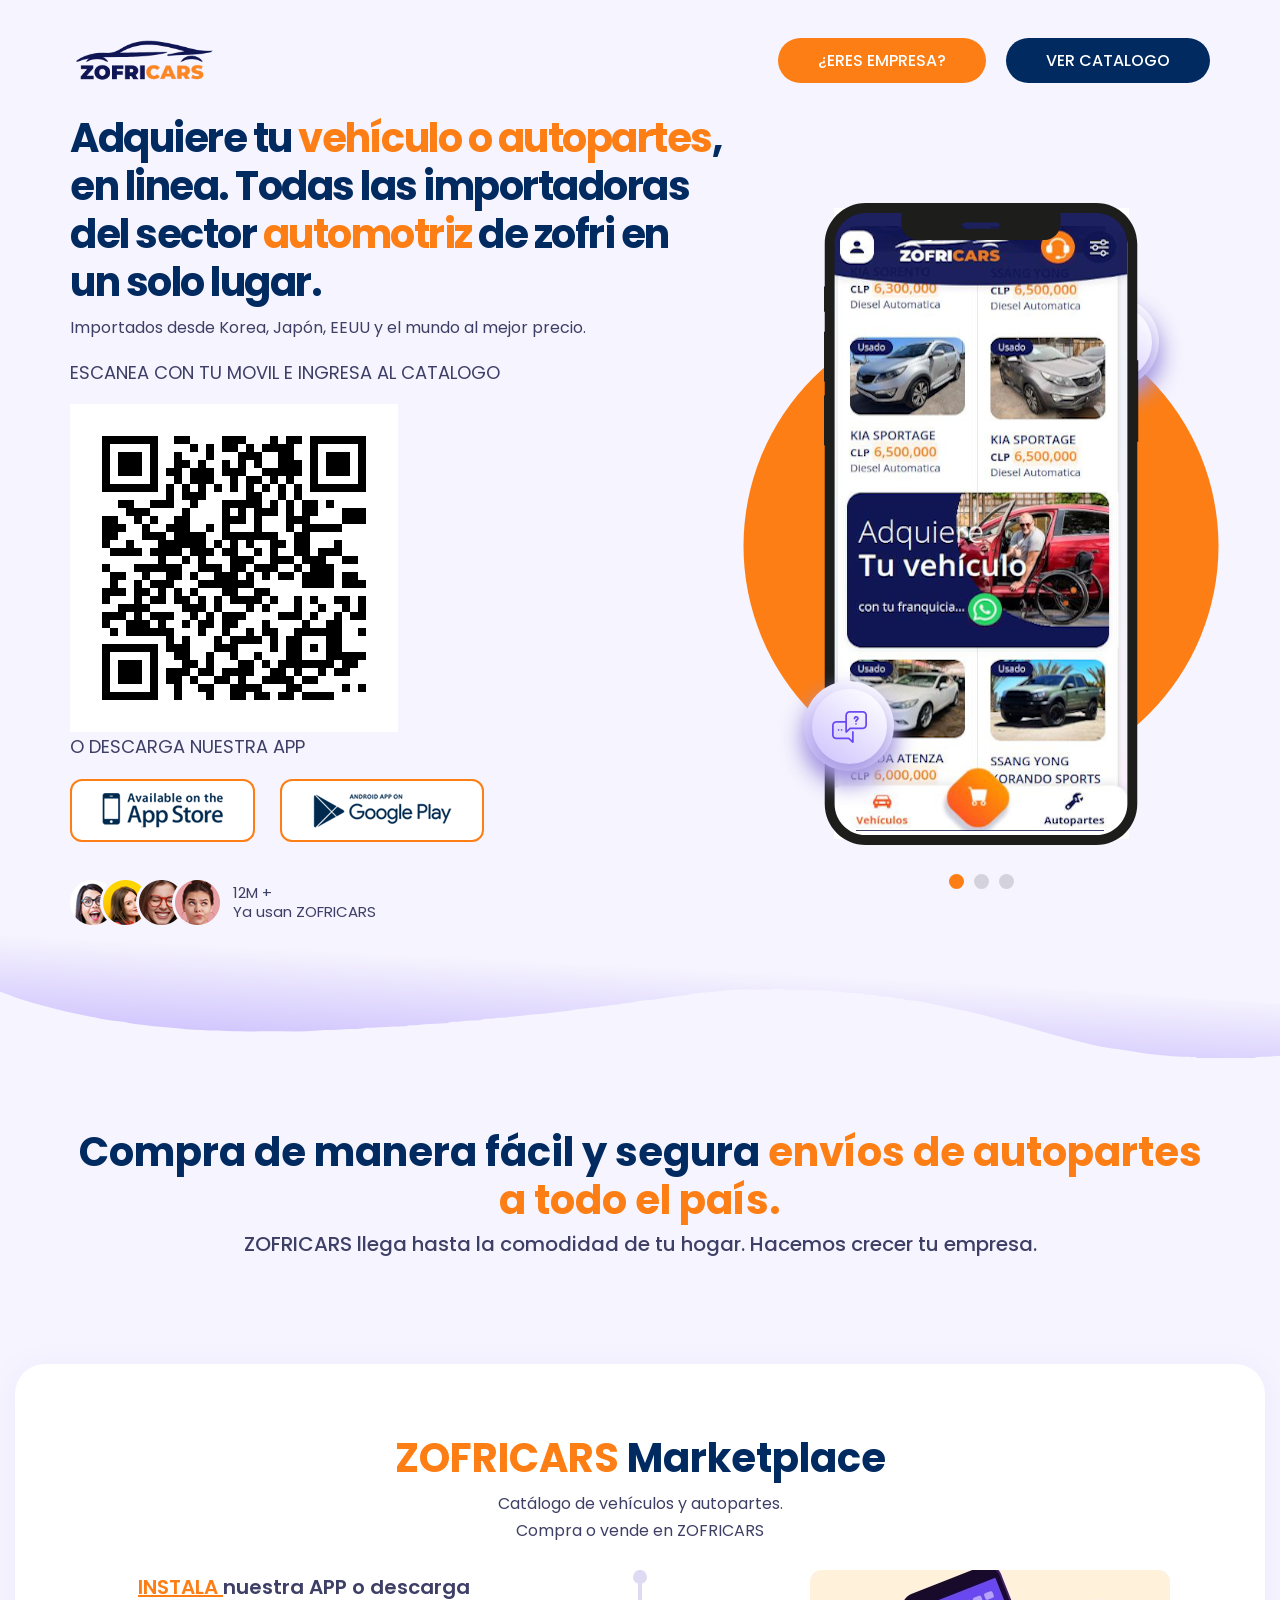
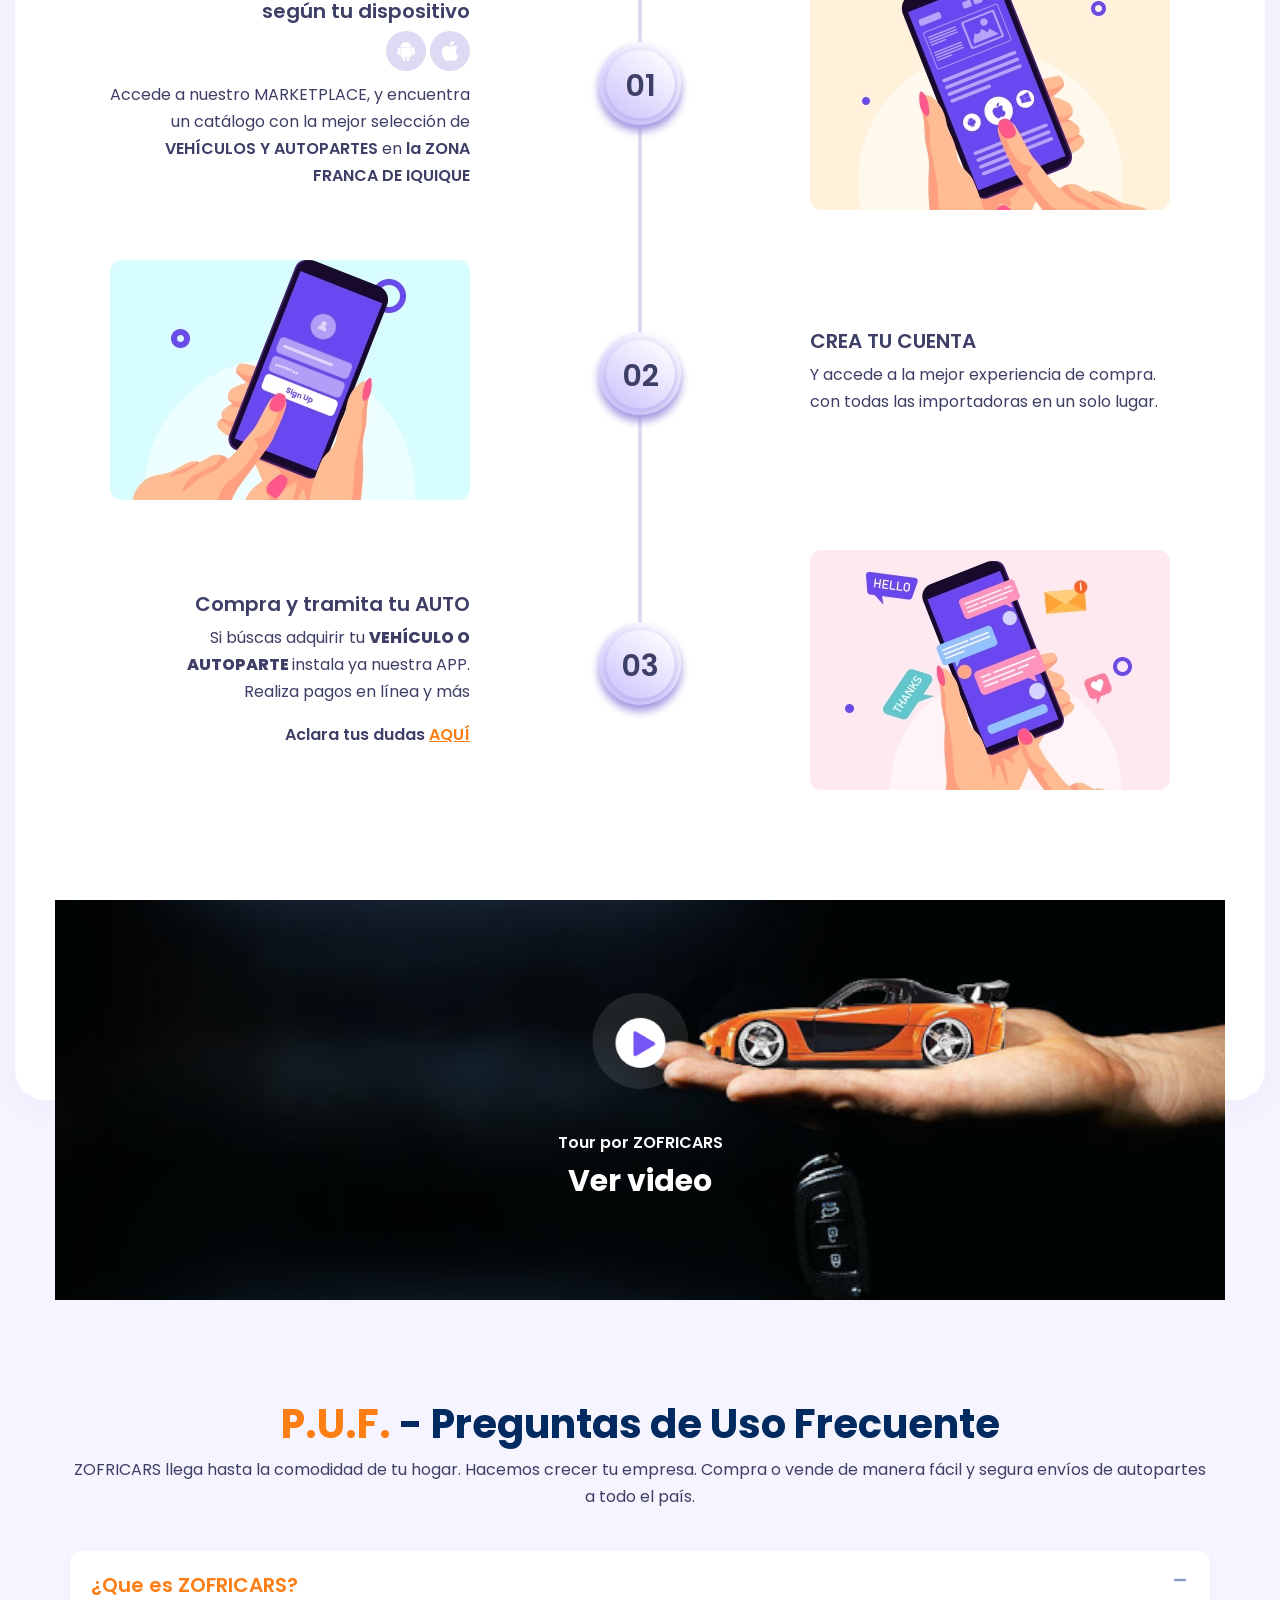
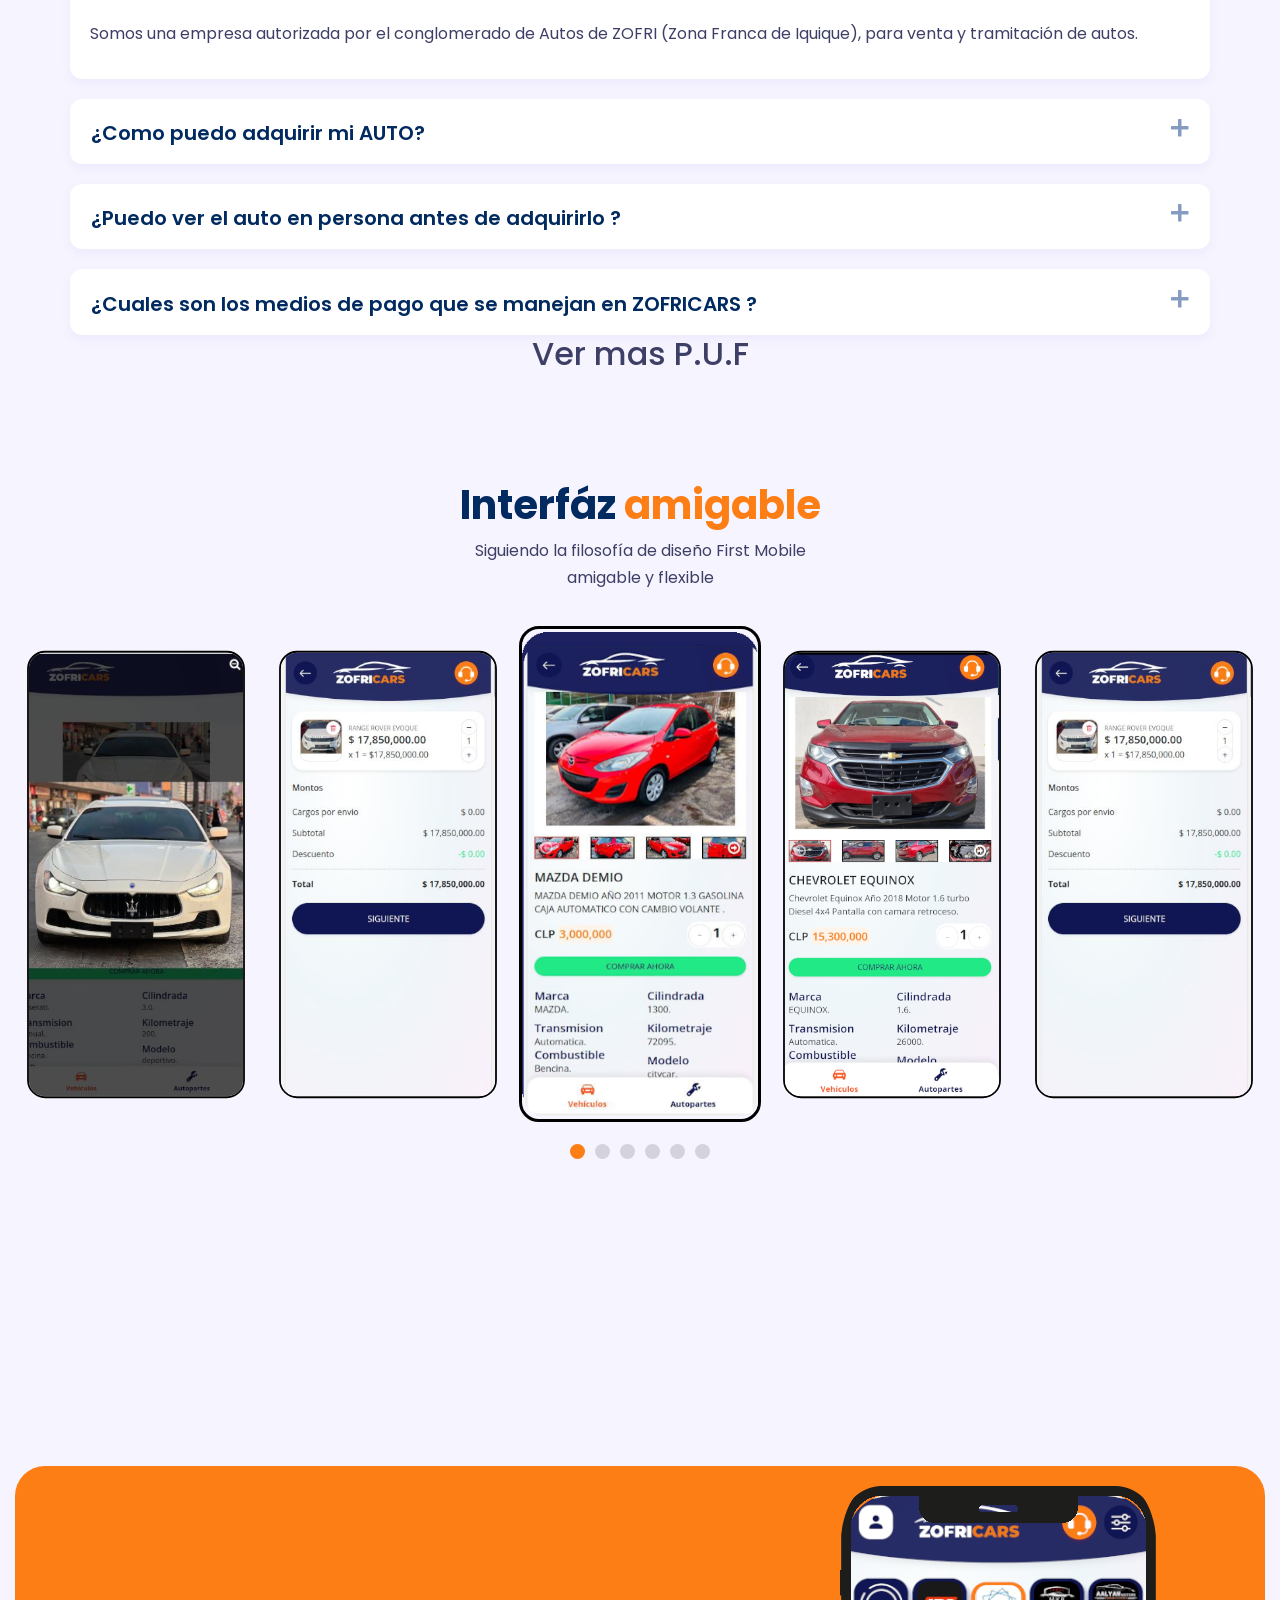
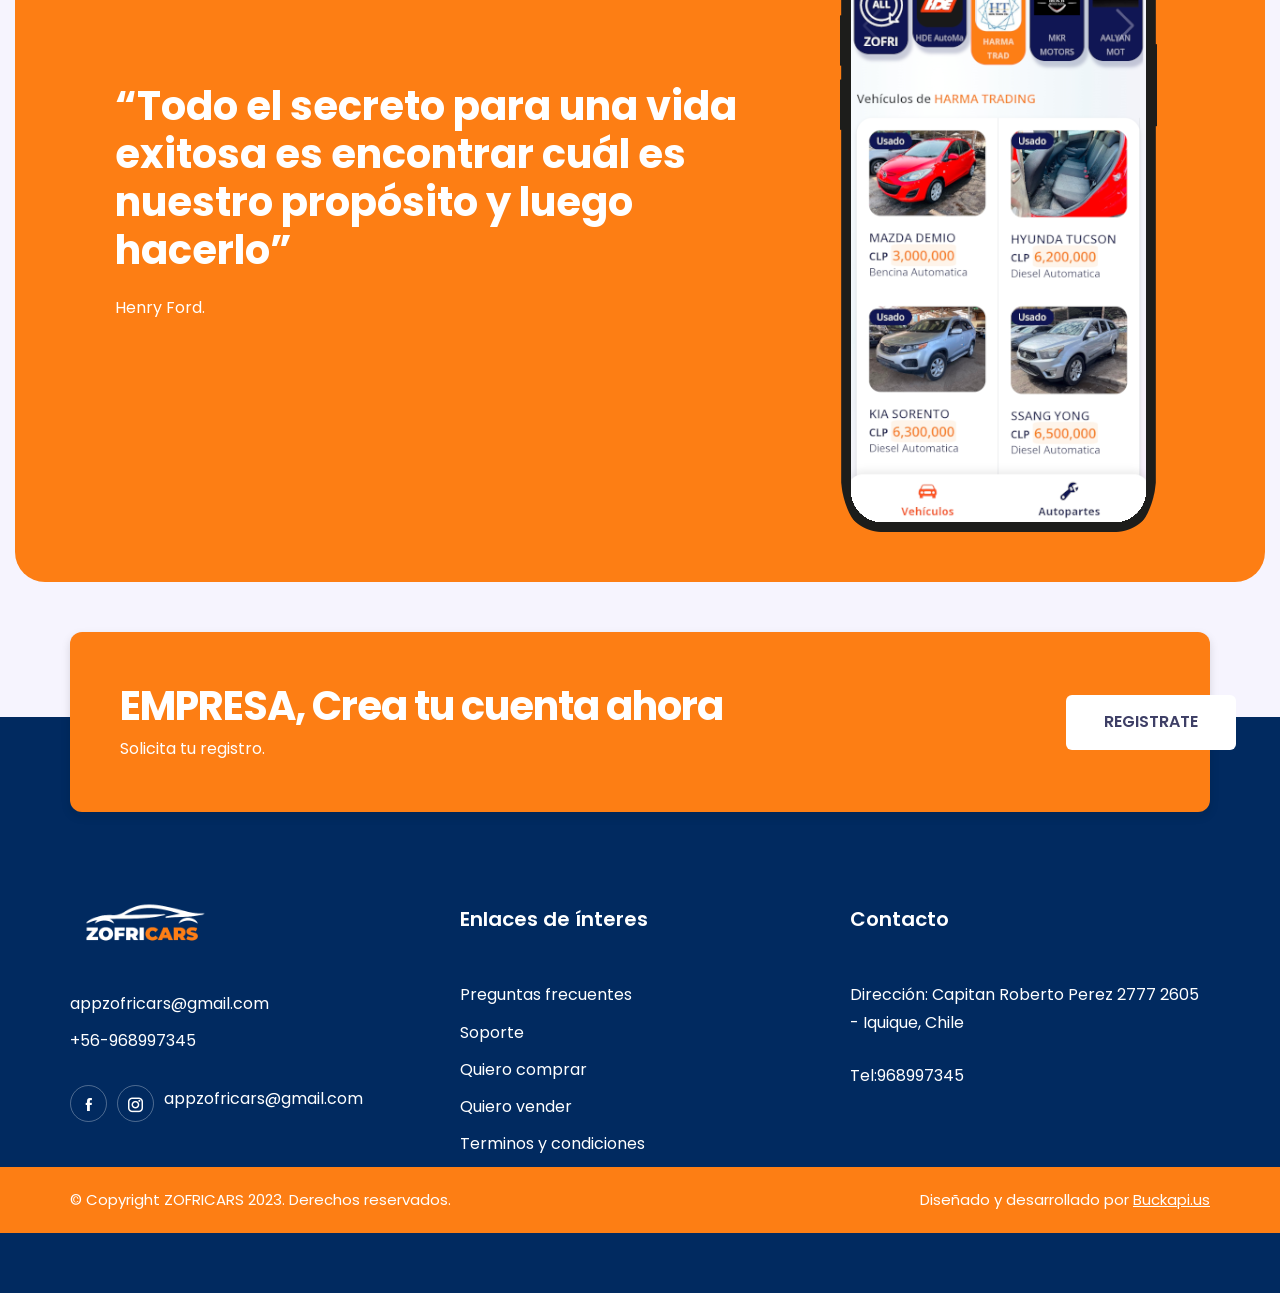
==== commit 04362edc: "correcion" ====
--- a/index.html
+++ b/index.html
@@ -256,12 +256,8 @@
                 <div class="step_text aos-init" data-aos="fade-right" data-aos-duration="1500">
                   <h4>Compra y tramita tu AUTO</h4>
                   <p>Si búscas adquirir tu <span style="font-weight:900;">VEHÍCULO O AUTOPARTE </span> instala ya
-
-<span>
-                   <a href="https://app.zofricars.com" target="_blank">nuestra APP</a></p>
-      </span>            <p>Realiza pagos en línea y más</p>
+                   <a href="https://app.zofricars.com" target="_blank">nuestra APP.</a> <br>Realiza pagos en línea y más  </p>
                   <span>Aclara tus dudas <a href="faq.html">AQUÍ</a></span>
-                  
                 </div>
                 <div class="step_number">
                   <h3>03</h3>
@@ -382,7 +378,7 @@
           </div>
         </div>
         <!-- container end -->
-
+            <div class="col-lg-12 col-md-12" style="text-align: -webkit-center;"><h2>Ver mas <a href="faq.html">P.U.F</a> </h2> </div>
       </section>
 
    
@@ -443,7 +439,47 @@
     <!-- Beautifull-interface-Section end -->
 
 
-
+    <section class="row_am free_app_section" id="getstarted">
+      <!-- container start -->
+        <div class="container">
+            <div class="free_app_inner" data-aos="fade-in" data-aos-duration="1500" data-aos-delay="100"> 
+              <!-- vertical line animation -->
+              <div class="anim_line dark_bg">
+                <span><img src="images/anim_line.png" alt="anim_line"></span>
+                <span><img src="images/anim_line.png" alt="anim_line"></span>
+                <span><img src="images/anim_line.png" alt="anim_line"></span>
+                <span><img src="images/anim_line.png" alt="anim_line"></span>
+                <span><img src="images/anim_line.png" alt="anim_line"></span>
+                <span><img src="images/anim_line.png" alt="anim_line"></span>
+                <span><img src="images/anim_line.png" alt="anim_line"></span>
+                <span><img src="images/anim_line.png" alt="anim_line"></span>
+                <span><img src="images/anim_line.png" alt="anim_line"></span>
+              </div>
+                <!-- row start -->
+                <div class="row">
+                  <!-- content -->
+                    <div class="col-md-8">
+                        <div class="free_text">
+                            <div class="section_title">
+                                <h2>“Todo el secreto para una vida exitosa es encontrar cuál es nuestro propósito y luego hacerlo”</h2>
+                                <p>Henry Ford.</p>
+                            </div>
+                          
+                        </div>
+                    </div>
+
+                    <!-- images -->
+                    <div class="col-md-4">
+                        <div class="free_img">
+                            <img class="mobile_mockup" src="images/download-screen01.png" alt="image" >
+                        </div>
+                    </div>
+                </div>
+                <!-- row end -->
+            </div>
+        </div>
+        <!-- container end -->
+    </section>
 
     <!-- News-Letter-Section-Start -->
     <section class="newsletter_section">
@@ -571,48 +607,7 @@
         </div>
     </footer>
     <!-- Footer-Section end -->
-    <section class="row_am free_app_section" id="getstarted">
-      <!-- container start -->
-        <div class="container">
-            <div class="free_app_inner" data-aos="fade-in" data-aos-duration="1500" data-aos-delay="100"> 
-              <!-- vertical line animation -->
-              <div class="anim_line dark_bg">
-                <span><img src="images/anim_line.png" alt="anim_line"></span>
-                <span><img src="images/anim_line.png" alt="anim_line"></span>
-                <span><img src="images/anim_line.png" alt="anim_line"></span>
-                <span><img src="images/anim_line.png" alt="anim_line"></span>
-                <span><img src="images/anim_line.png" alt="anim_line"></span>
-                <span><img src="images/anim_line.png" alt="anim_line"></span>
-                <span><img src="images/anim_line.png" alt="anim_line"></span>
-                <span><img src="images/anim_line.png" alt="anim_line"></span>
-                <span><img src="images/anim_line.png" alt="anim_line"></span>
-              </div>
-                <!-- row start -->
-                <div class="row">
-                  <!-- content -->
-                    <div class="col-md-8">
-                        <div class="free_text">
-                            <div class="section_title">
-                                <h2>“Todo el secreto para una vida exitosa es encontrar cuál es nuestro propósito y luego hacerlo”</h2>
-                                <p>Henry Ford.</p>
-                            </div>
-                          
-                        </div>
-                    </div>
-
-                    <!-- images -->
-                    <div class="col-md-4">
-                        <div class="free_img">
-                            <img src="images/download-screen01.png" alt="image" >
-                            <!-- <img class="mobile_mockup" src="images/download-screen01.png" alt="image" > -->
-                        </div>
-                    </div>
-                </div>
-                <!-- row end -->
-            </div>
-        </div>
-        <!-- container end -->
-    </section>
+    
   <!-- VIDEO MODAL -->
   <div class="modal fade youtube-video" id="myModal" tabindex="-1" role="dialog" aria-labelledby="myModalLabel">
     <div class="modal-dialog" role="document">
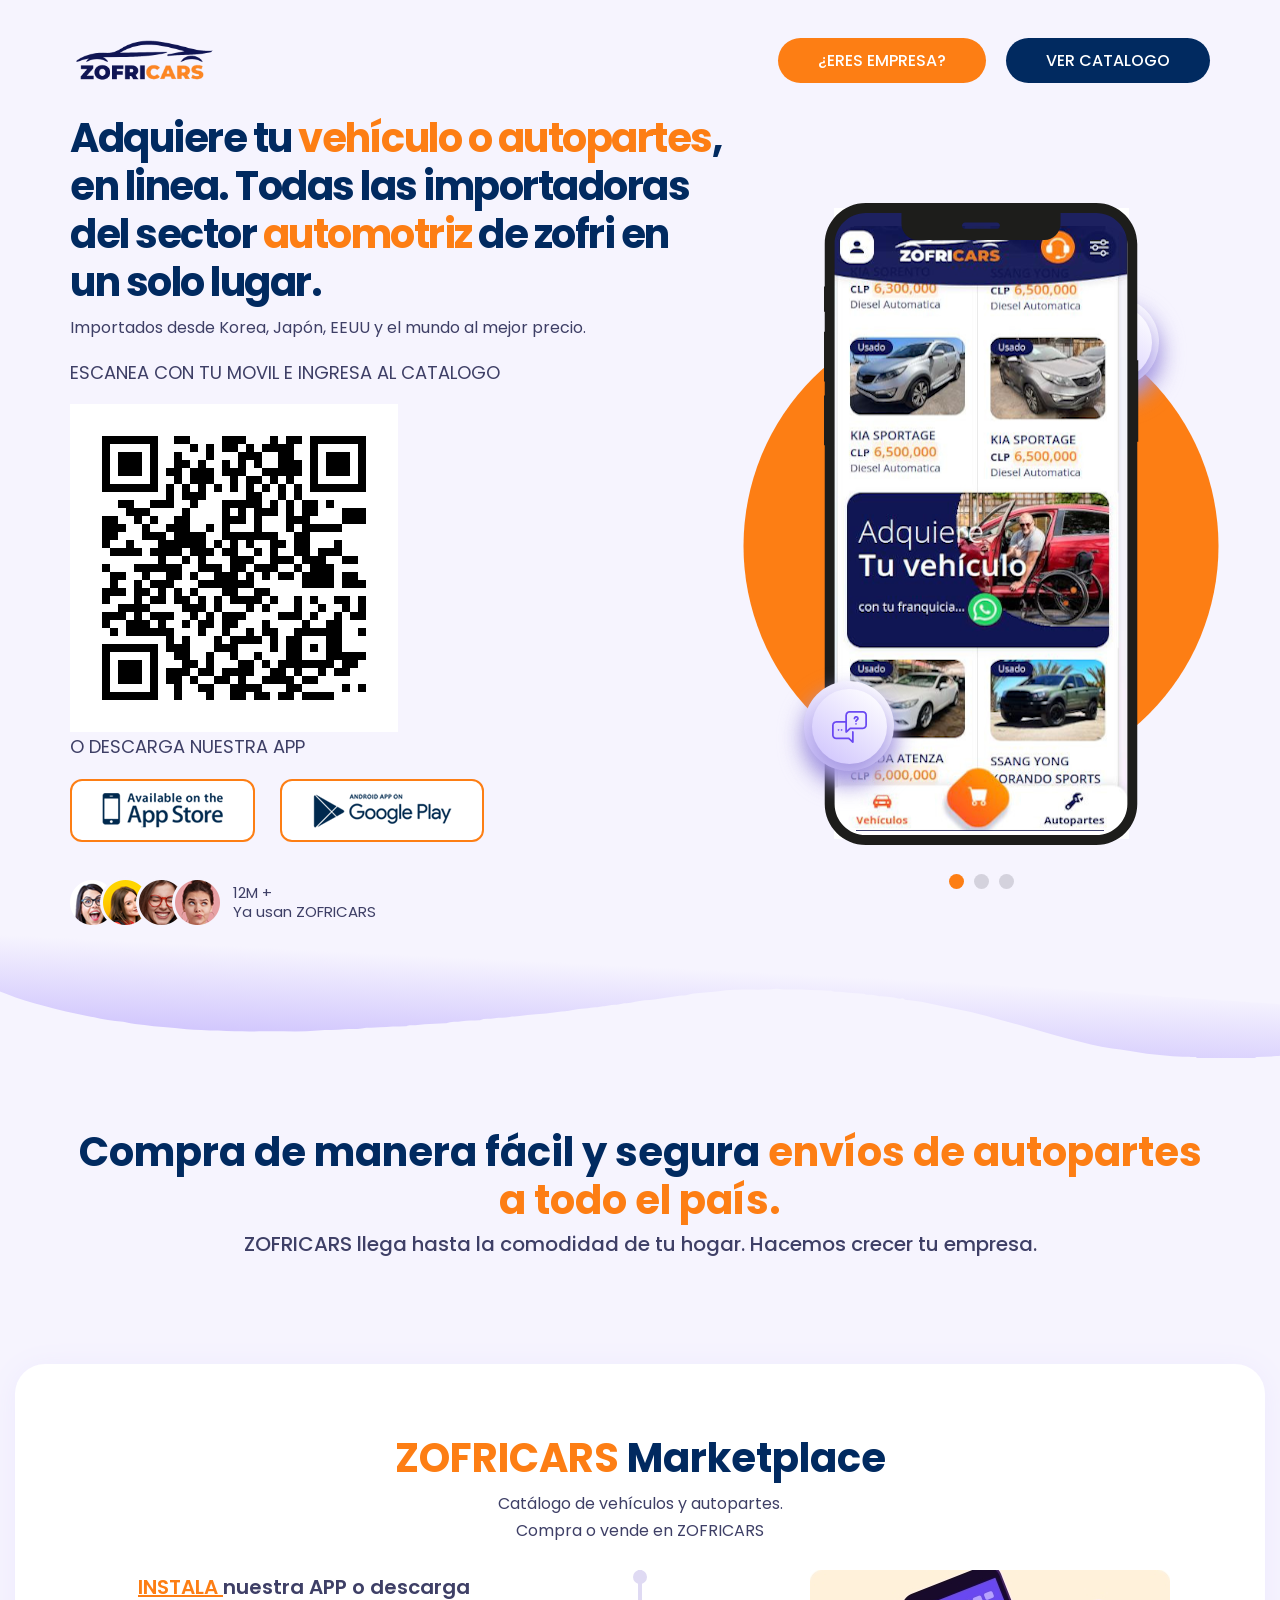
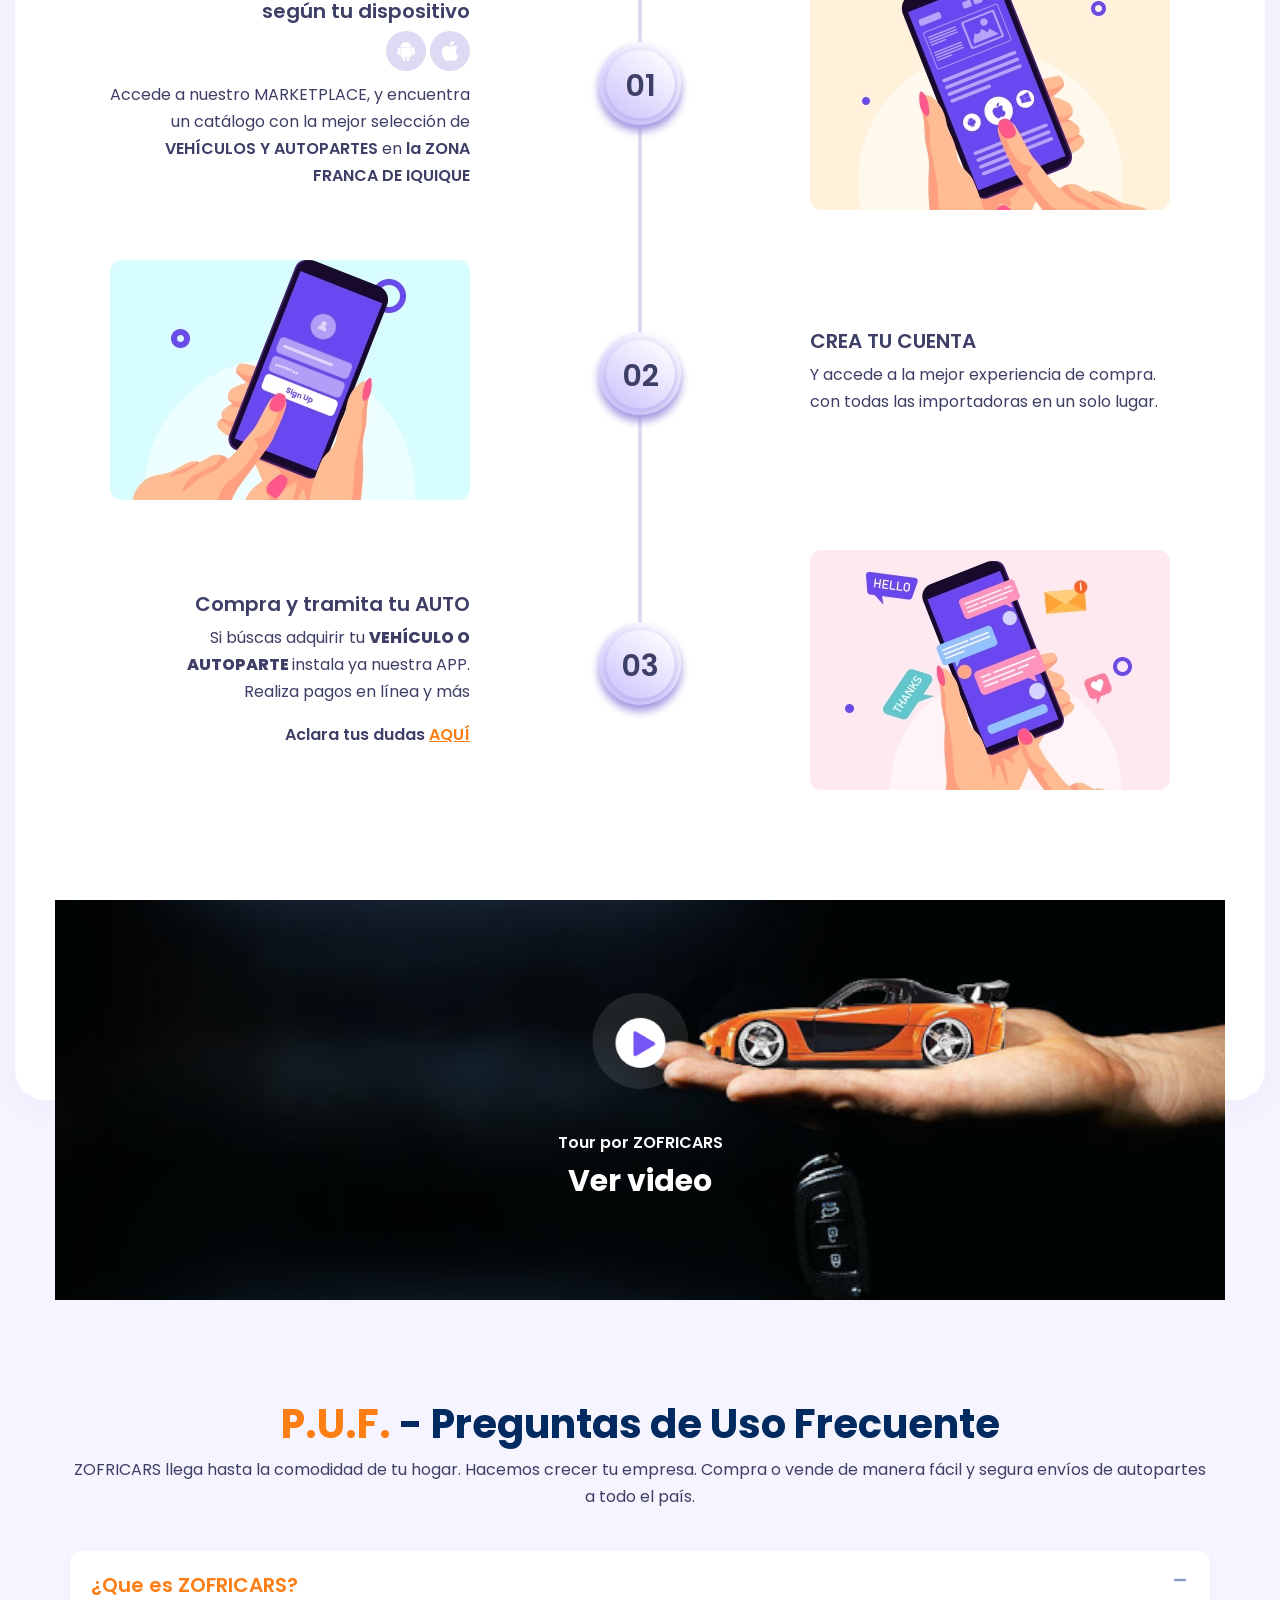
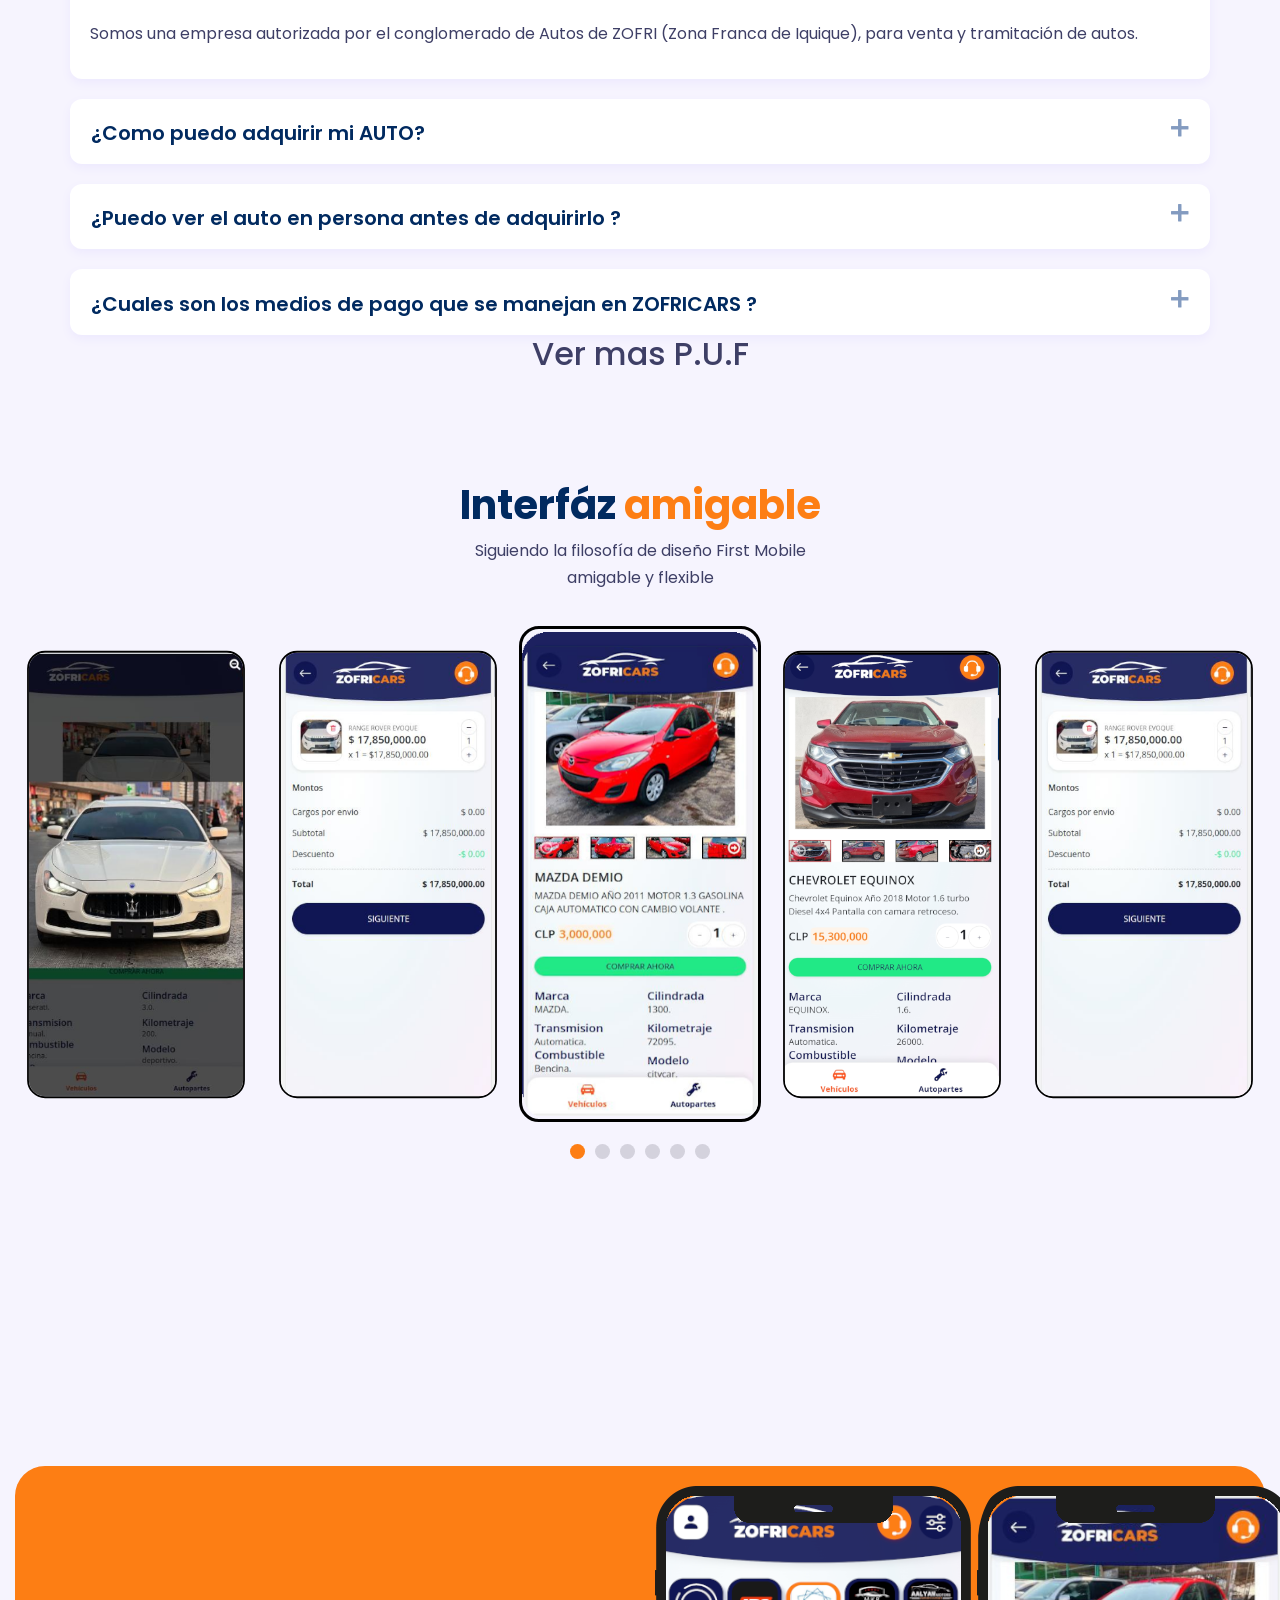
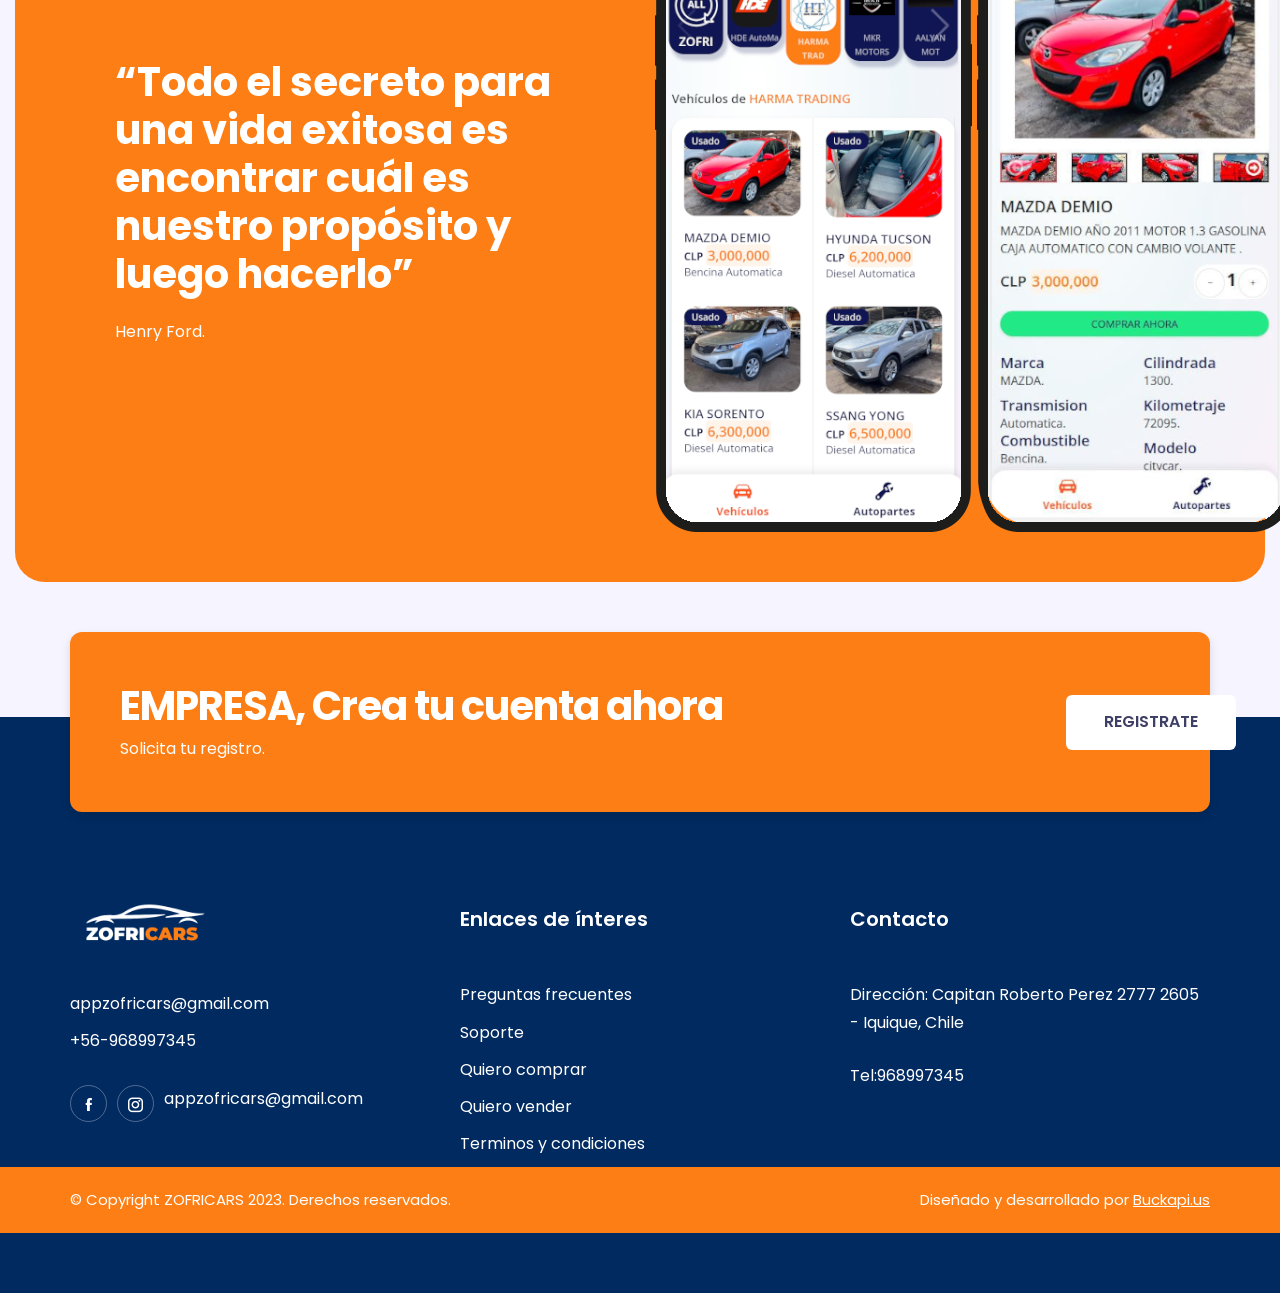
==== commit 159d1ac3: "mockup" ====
--- a/index.html
+++ b/index.html
@@ -458,7 +458,7 @@
                 <!-- row start -->
                 <div class="row">
                   <!-- content -->
-                    <div class="col-md-8">
+                    <div class="col-md-6">
                         <div class="free_text">
                             <div class="section_title">
                                 <h2>“Todo el secreto para una vida exitosa es encontrar cuál es nuestro propósito y luego hacerlo”</h2>
@@ -469,9 +469,10 @@
                     </div>
 
                     <!-- images -->
-                    <div class="col-md-4">
+                    <div class="col-md-6">
                         <div class="free_img">
                             <img class="mobile_mockup" src="images/download-screen01.png" alt="image" >
+                            <img class="mobile_mockup" src="images/download-screen02.png" alt="image" >
                         </div>
                     </div>
                 </div>
--- a/css/responsive.css
+++ b/css/responsive.css
@@ -160,7 +160,7 @@
     /* download app section */
     .free_app_section .container .free_app_inner {padding: 20px 15px;}
     .free_app_section .container .free_app_inner .free_img img {transform: scale(.7);}
-    .free_app_section .container .free_app_inner .free_img img:last-child {margin-left: -180px;}
+    .free_app_section .container .free_app_inner .free_img img:last-child {margin-left: -120px;}
     .free_app_section .container .free_app_inner .free_text .app_btn li a {padding: 10px 20px;}
 
     /* latest story section */
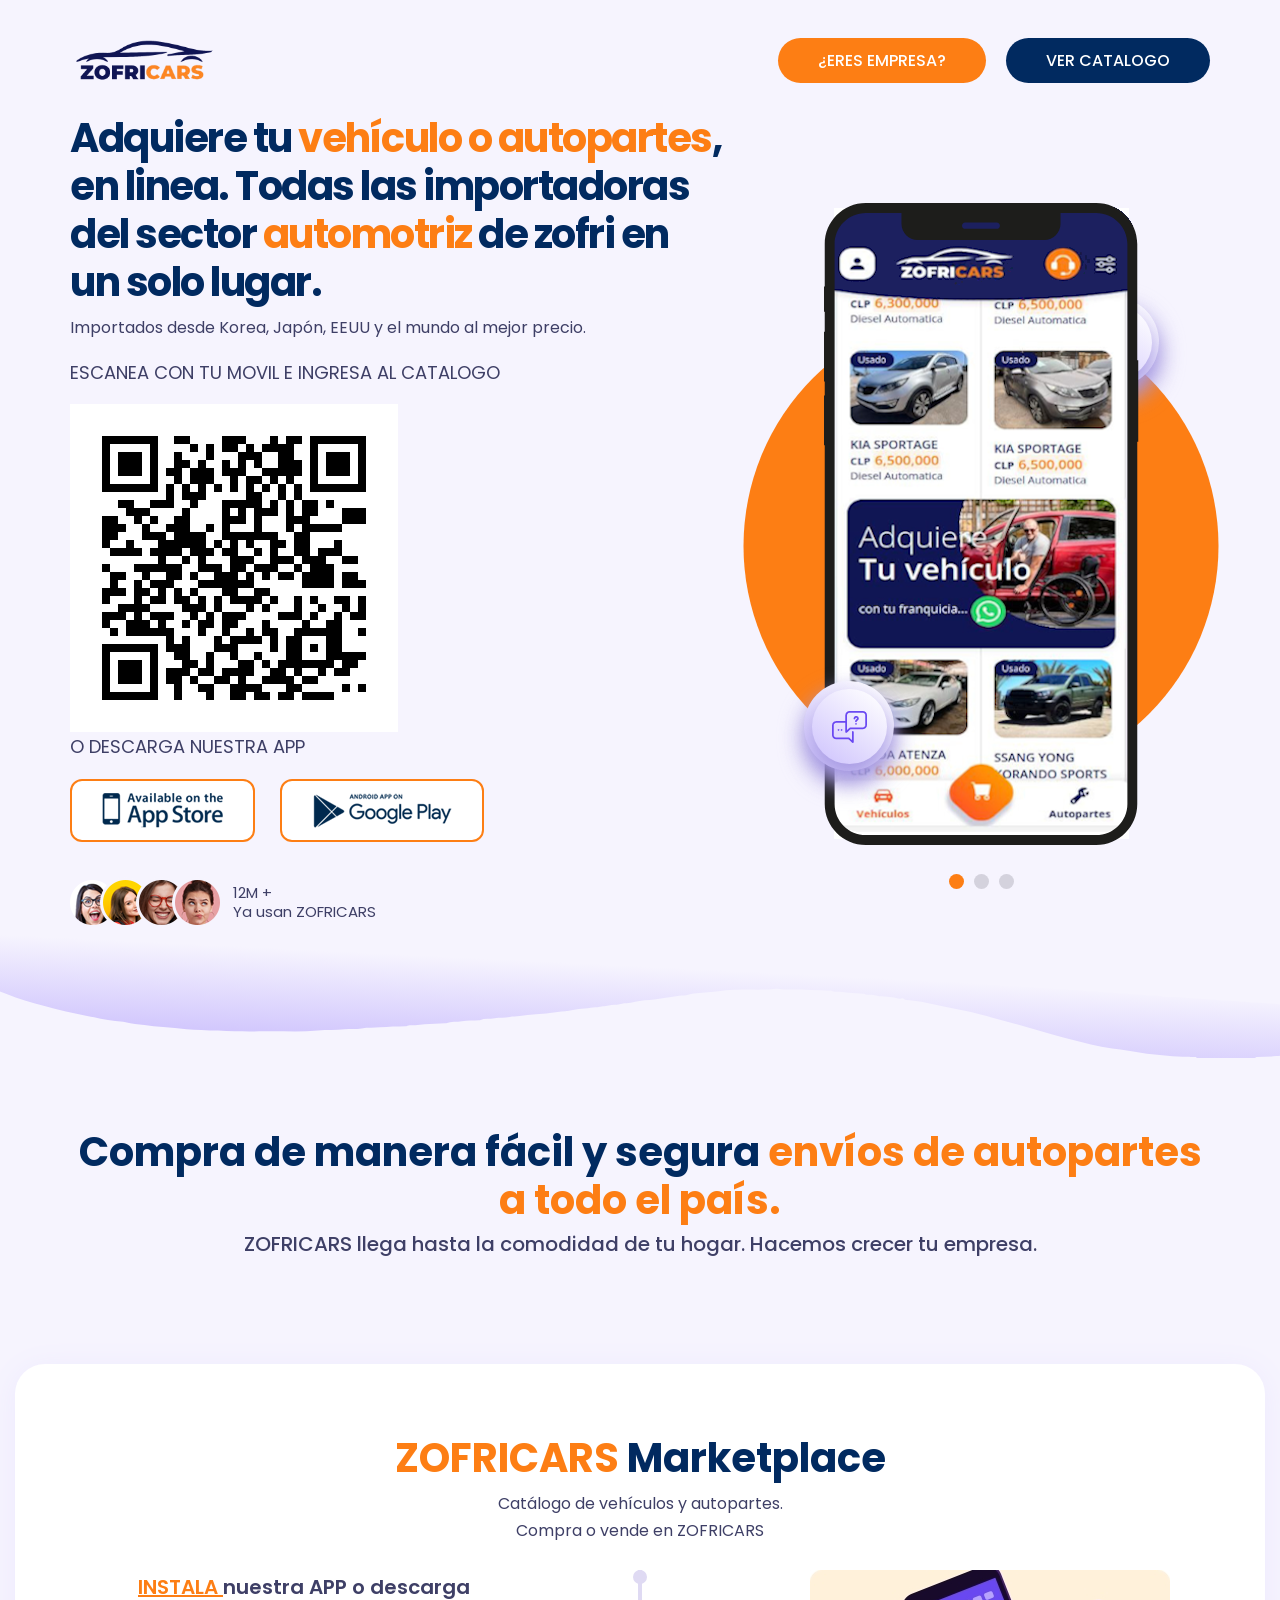
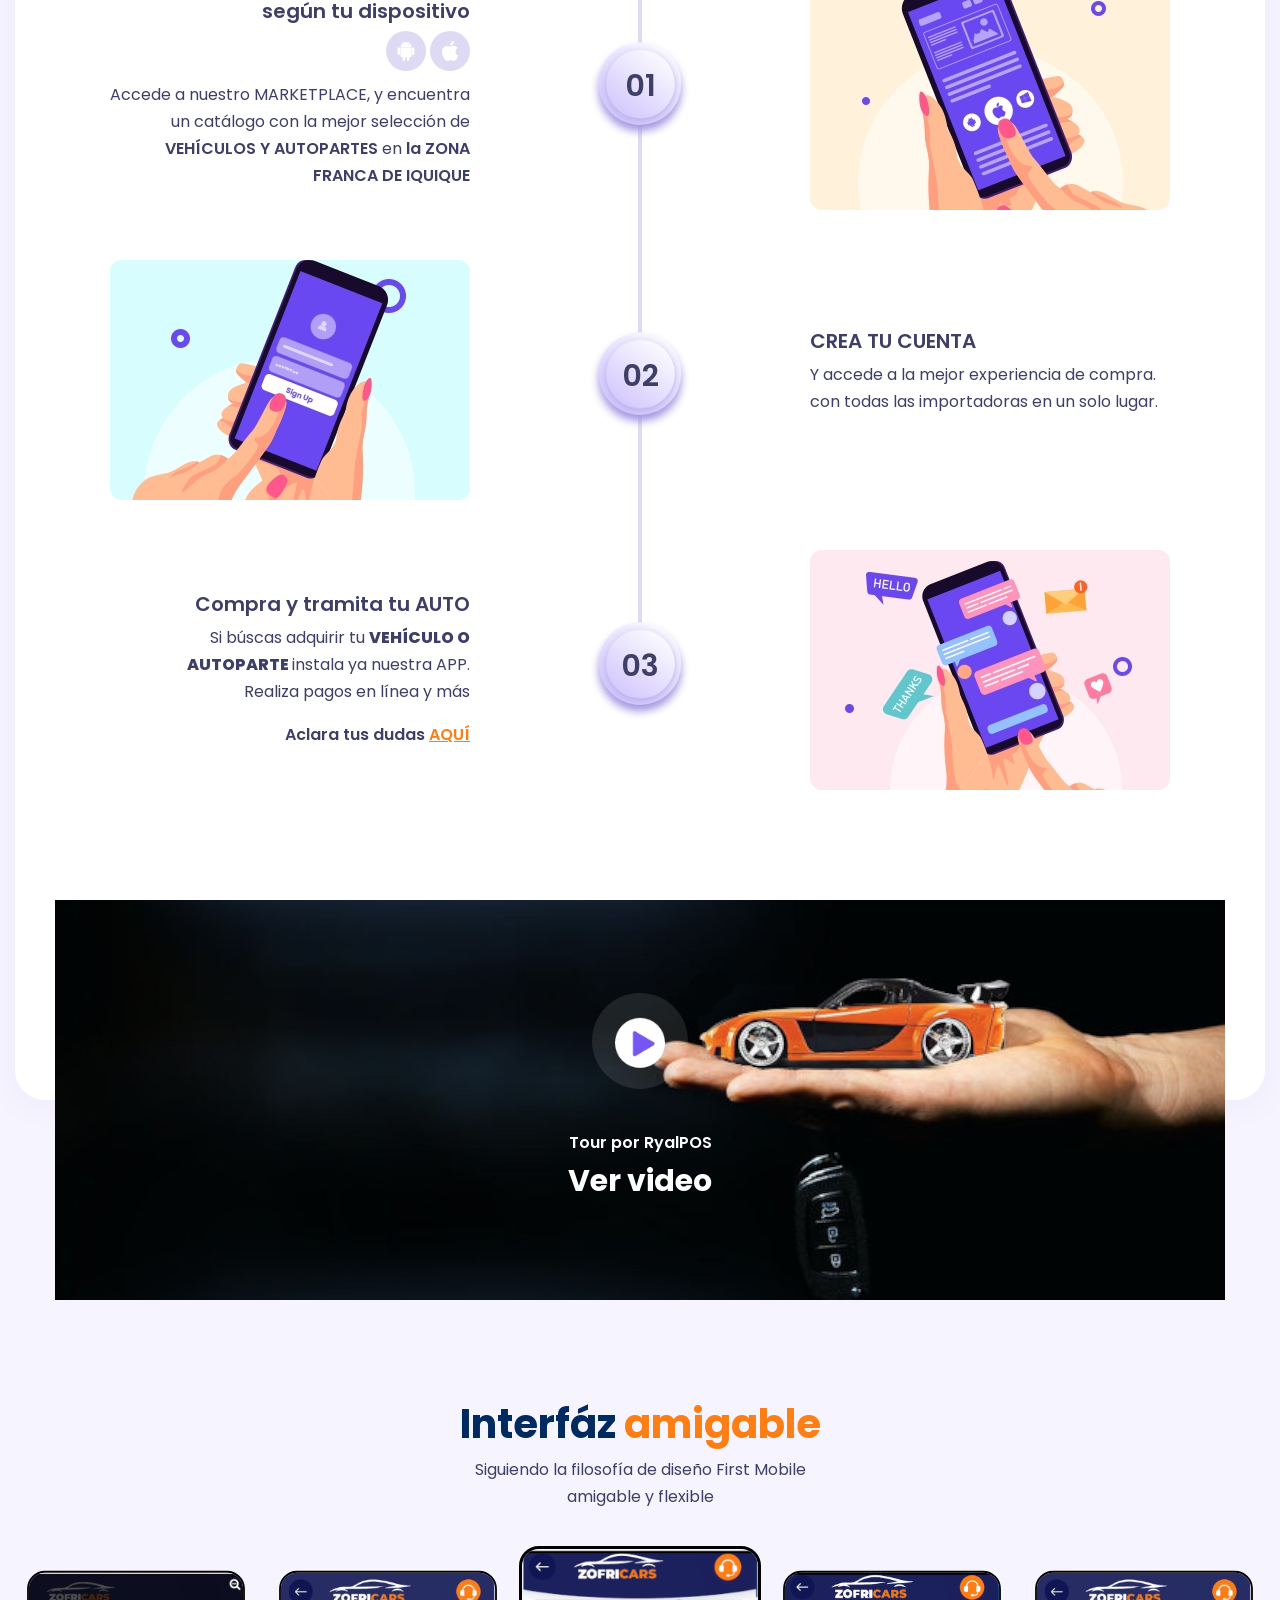
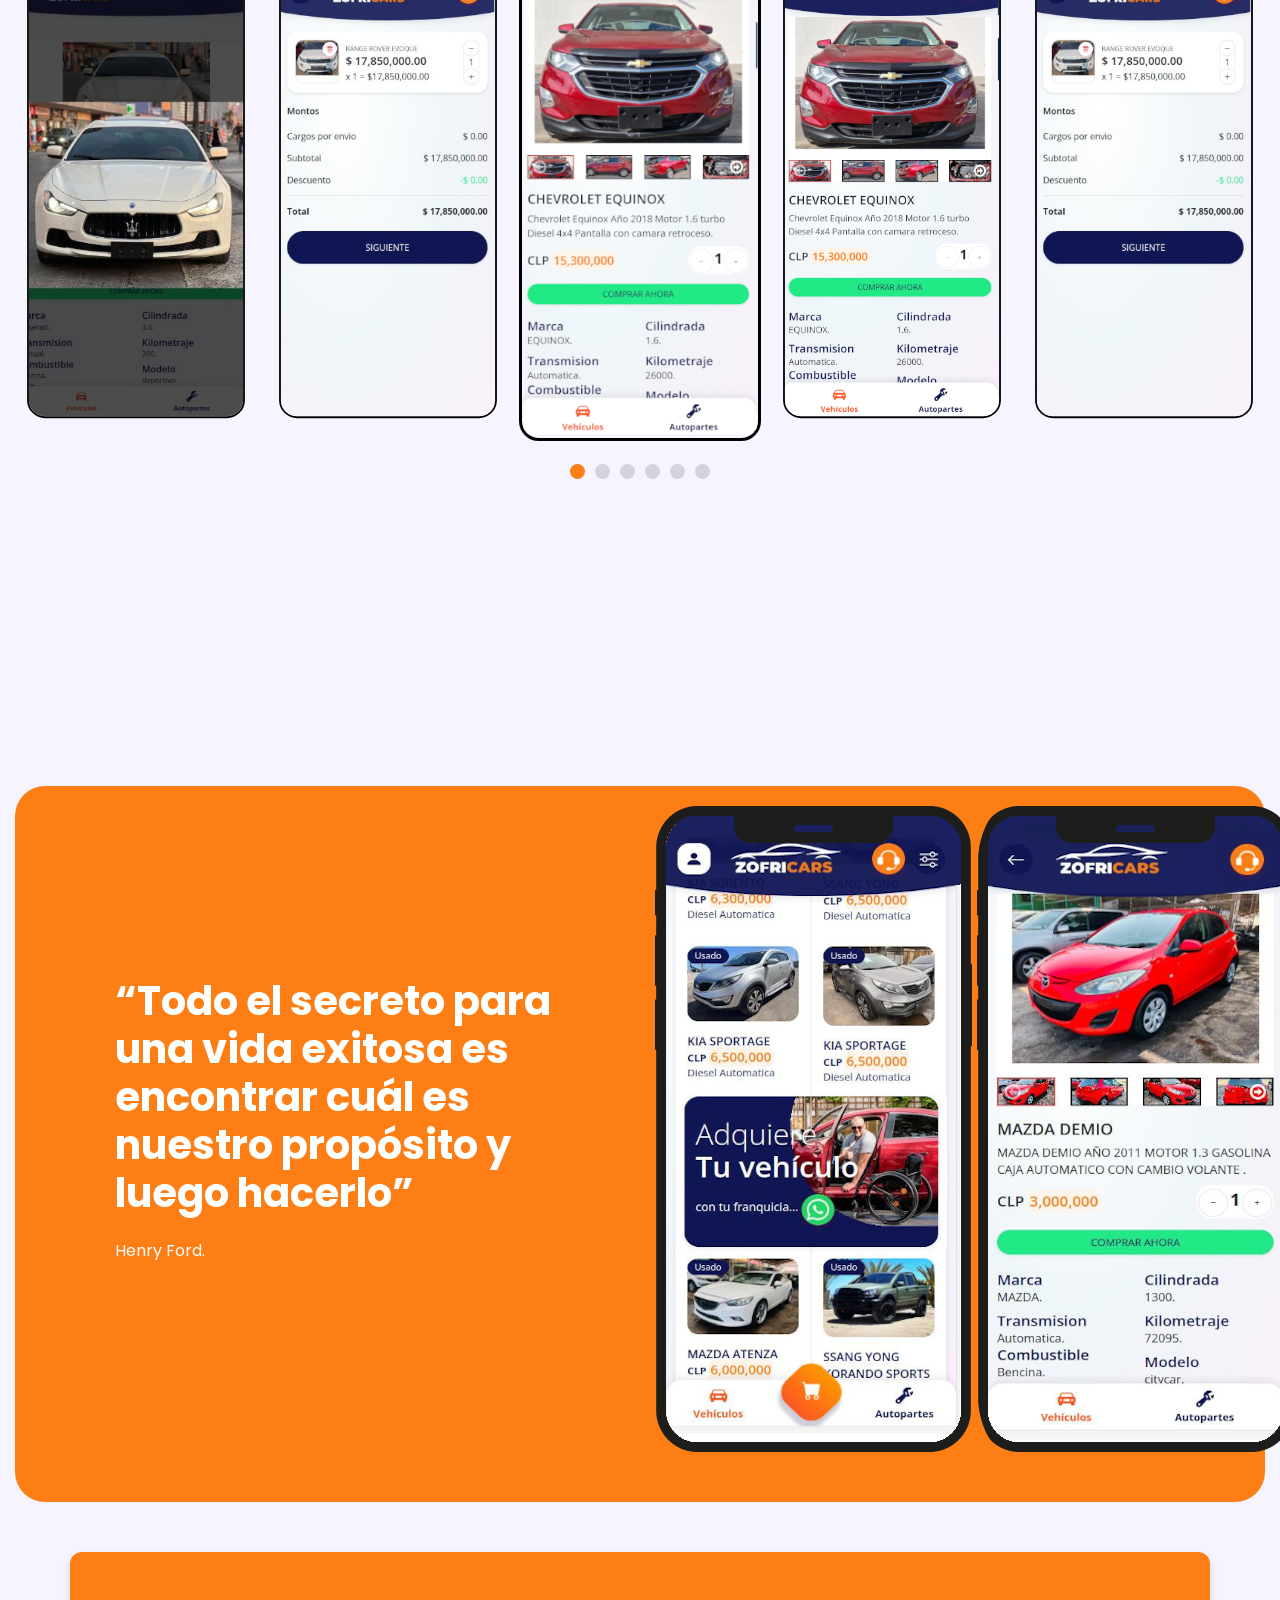
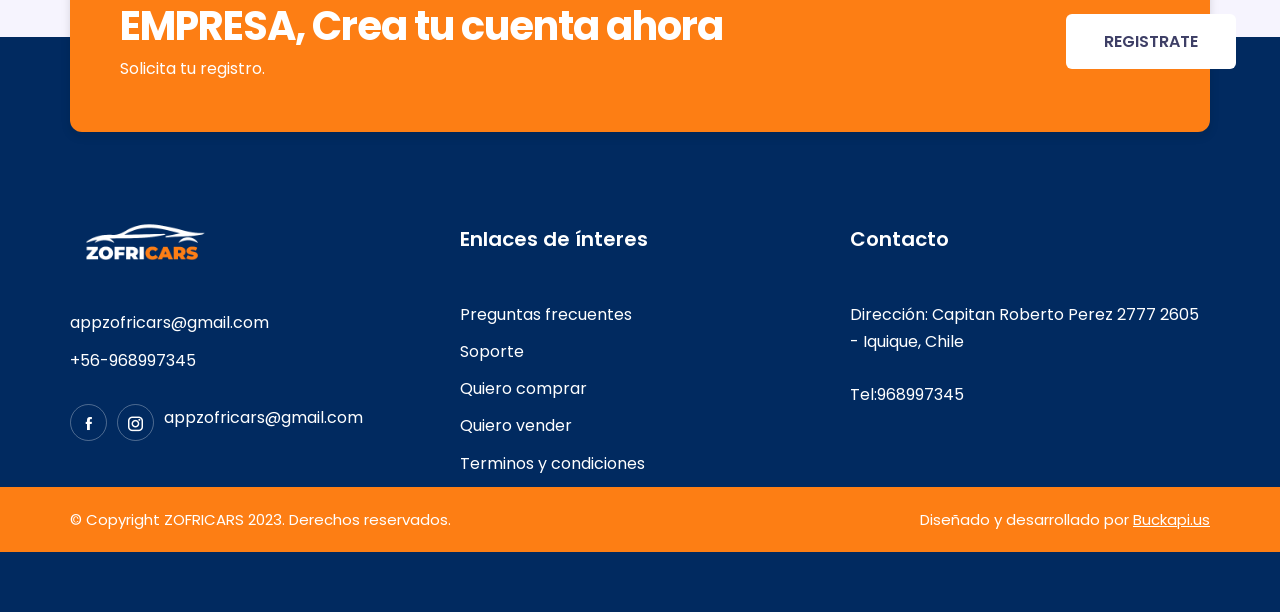
==== commit e57f7ab9: "video" ====
--- a/index.html
+++ b/index.html
@@ -288,7 +288,6 @@
           <div class="thumbnil">
             <img src="images/yt_thumb.png" alt="image" >
             <a class="popup-youtube play-button" data-url="https://www.youtube.com/embed/0ikpF0KJdGY" data-toggle="modal" data-target="#myModal" title="XJj2PbenIsU">
-             
               <span class="play_btn">
                 <img src="images/play_icon.png" alt="image" >
                 <div class="waves-block">
@@ -297,7 +296,7 @@
                   <div class="waves wave-3"></div>
                 </div>
               </span>
-              Tour por ZOFRICARS 
+              Tour por RyalPOS 
               <span>Ver video</span>
             </a>
           </div>
@@ -307,82 +306,6 @@
       <!-- container end -->
     </section>
     <!-- How-It-Workes-Section-end -->
-
-     
-
-      <section class="row_am faq_section">
-        <!-- container start -->
-        <div class="container">
-          <div class="section_title aos-init aos-animate" data-aos="fade-up" data-aos-duration="1500" data-aos-delay="300">
-            <!-- h2 -->
-            
-            <h2><span>P.U.F.</span> - Preguntas de Uso Frecuente</h2>
-            <!-- p -->
-            <p>ZOFRICARS llega hasta la comodidad de tu hogar. Hacemos crecer tu empresa.  Compra o vende de manera fácil y segura <span>envíos de autopartes a todo el país.</span></p>
-          </div>
-          <!-- faq data -->
-          <div class="faq_panel">
-            <div class="accordion" id="accordionExample">
-              <div class="card aos-init" data-aos="fade-up" data-aos-duration="1500">
-                <div class="card-header" id="headingOne">
-                  <h2 class="mb-0">
-                    <button type="button" class="btn btn-link active" data-toggle="collapse" data-target="#collapseOne">
-                      <i class="icon_faq icofont-minus"></i>¿Que es ZOFRICARS?</button>
-                  </h2>
-                </div>
-                <div id="collapseOne" class="collapse show" aria-labelledby="headingOne" data-parent="#accordionExample">
-                  <div class="card-body">
-                    <p>Somos una empresa autorizada por el conglomerado de Autos de ZOFRI (Zona Franca de Iquique), para venta y tramitación de autos.</p>
-                  </div>
-                </div>
-              </div>
-              <div class="card aos-init" data-aos="fade-up" data-aos-duration="1500">
-                <div class="card-header" id="headingTwo">
-                  <h2 class="mb-0">
-                    <button type="button" class="btn btn-link collapsed" data-toggle="collapse" data-target="#collapseTwo"><i class="icon_faq icofont-plus"></i>¿Como puedo adquirir mi AUTO?</button>
-                  </h2>
-                </div>
-                <div id="collapseTwo" class="collapse" aria-labelledby="headingTwo" data-parent="#accordionExample">
-                  <div class="card-body">
-                    <p>Contamos con un amplio catálogo de Autos conformado por las empresas registradas en ZOFRI, encuentras cualquier tipo de auto desde un SUV hasta MOTORHOME, precio, transmision, combustible, 0 Km. o usado. Selecciona el que se ajuste a tu gusto.</p>
-                  </div>
-                </div>
-              </div>
-              <div class="card aos-init" data-aos="fade-up" data-aos-duration="1500">
-                <div class="card-header" id="headingThree">
-                  <h2 class="mb-0">
-                    <button type="button" class="btn btn-link collapsed" data-toggle="collapse" data-target="#collapseThree"><i class="icon_faq icofont-plus"></i>¿Puedo ver el auto en persona antes de adquirirlo
-                      ?</button>
-                  </h2>
-                </div>
-                <div id="collapseThree" class="collapse" aria-labelledby="headingThree" data-parent="#accordionExample">
-                  <div class="card-body">
-                    <p>SI, al ingresar a nuestro MARKETPLACE APP, debe de crear su cuenta como usuario para hacerle seguimiento y proceder a la demostración del AUTO.</p>
-                  </div>
-                </div>
-              </div>
-              <div class="card aos-init" data-aos="fade-up" data-aos-duration="1500">
-                <div class="card-header" id="headingFour">
-                  <h2 class="mb-0">
-                    <button type="button" class="btn btn-link collapsed" data-toggle="collapse" data-target="#collapseFour"><i class="icon_faq icofont-plus"></i>¿Cuales son los medios de pago que se manejan en ZOFRICARS
-                      ?</button>
-                  </h2>
-                </div>
-                <div id="collapseFour" class="collapse" aria-labelledby="headingFour" data-parent="#accordionExample">
-                  <div class="card-body">
-                    <p>Recibimos pagos con tarjetas de debito, credito,transferencias bancarias y consignaciones en oficina.</p>
-                  </div>
-                </div>
-              </div>
-            </div>
-          </div>
-        </div>
-        <!-- container end -->
-            <div class="col-lg-12 col-md-12" style="text-align: -webkit-center;"><h2>Ver mas <a href="faq.html">P.U.F</a> </h2> </div>
-      </section>
-
-   
-  
 
     <!-- Beautifull-interface-Section start -->
     <section class="row_am interface_section">
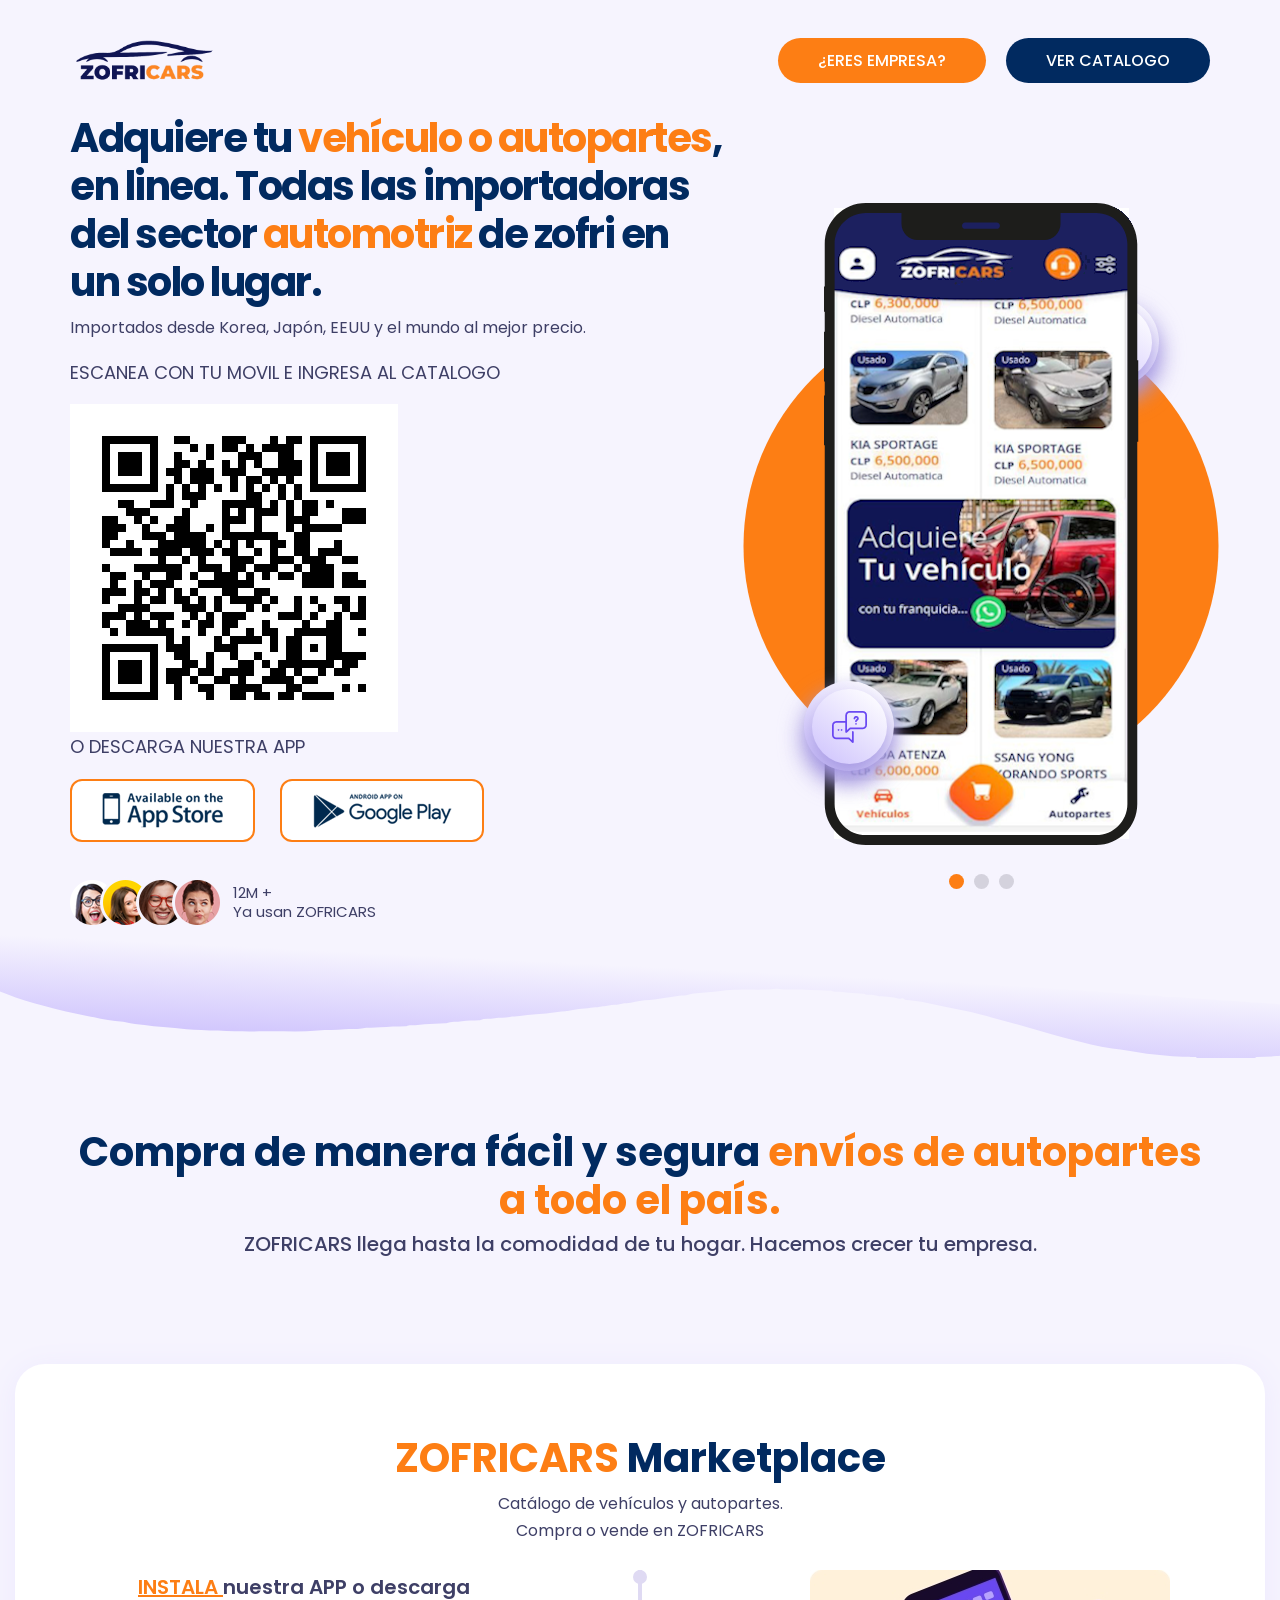
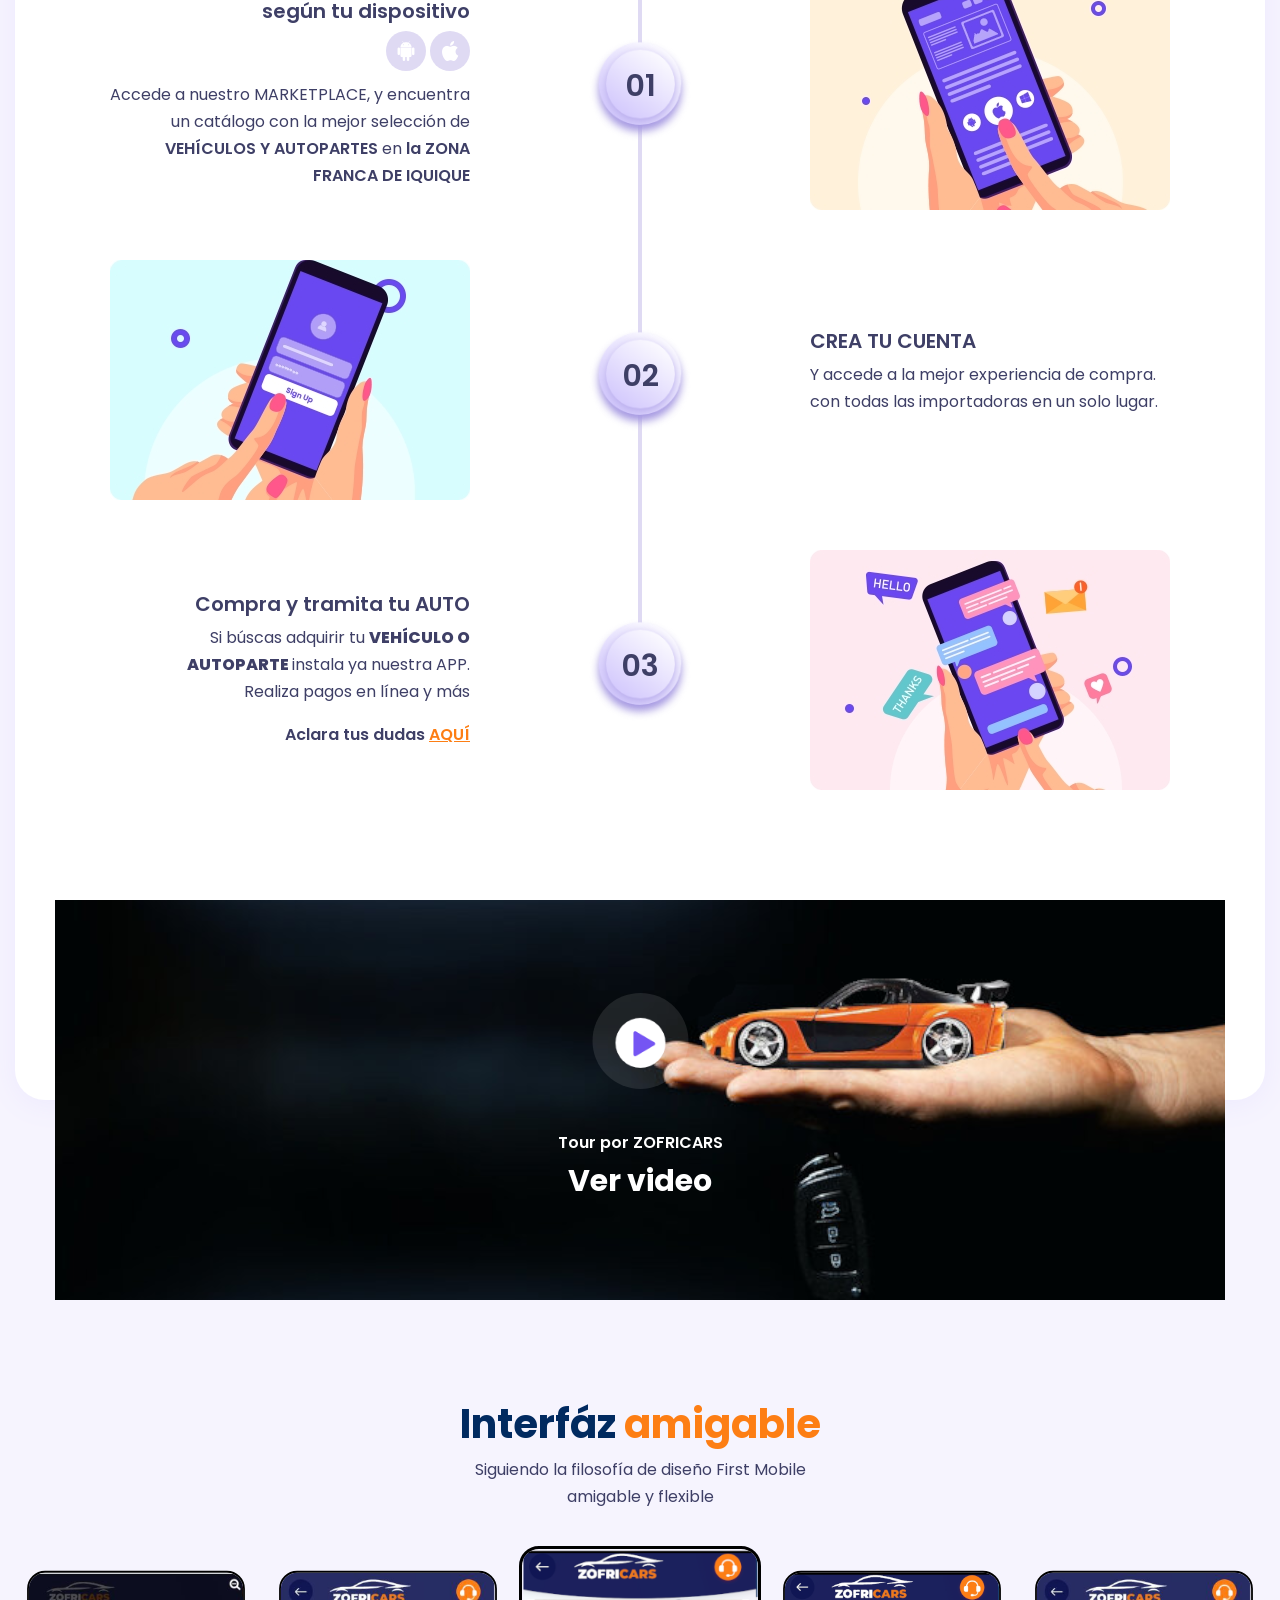
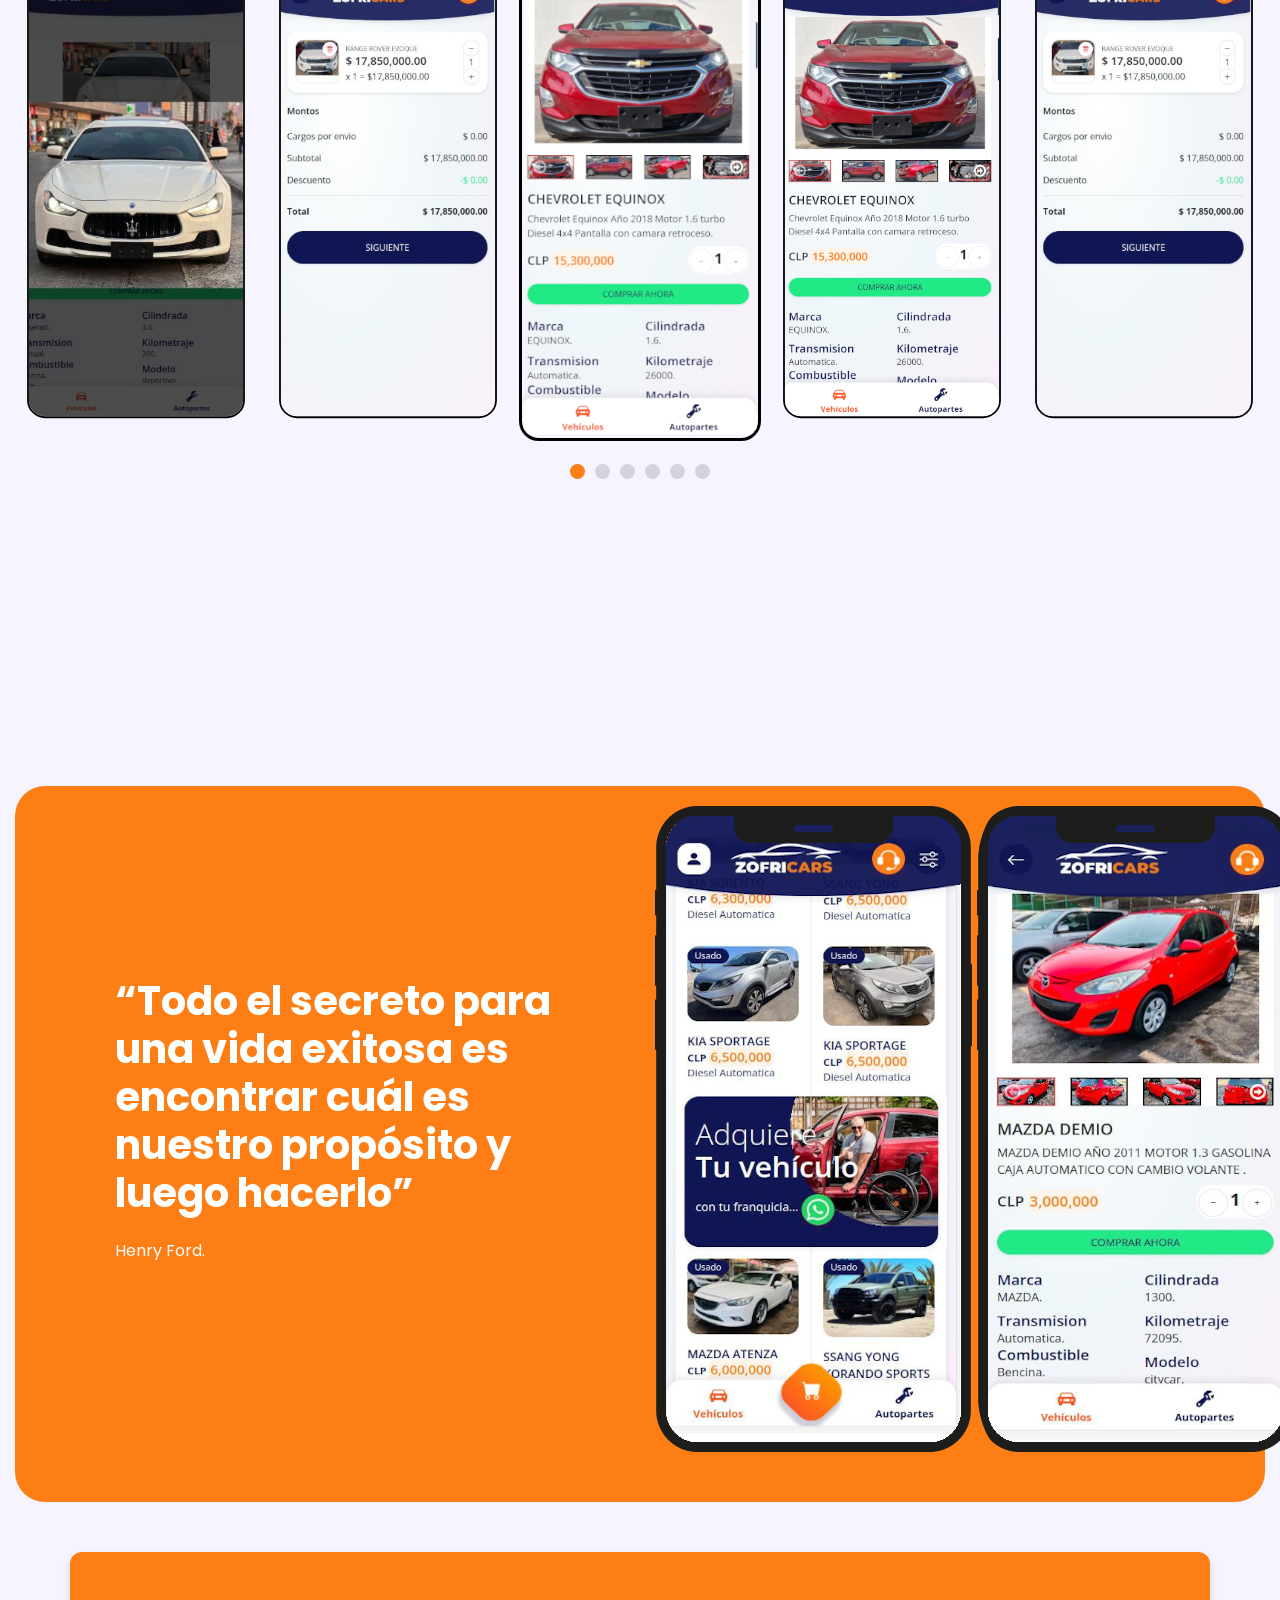
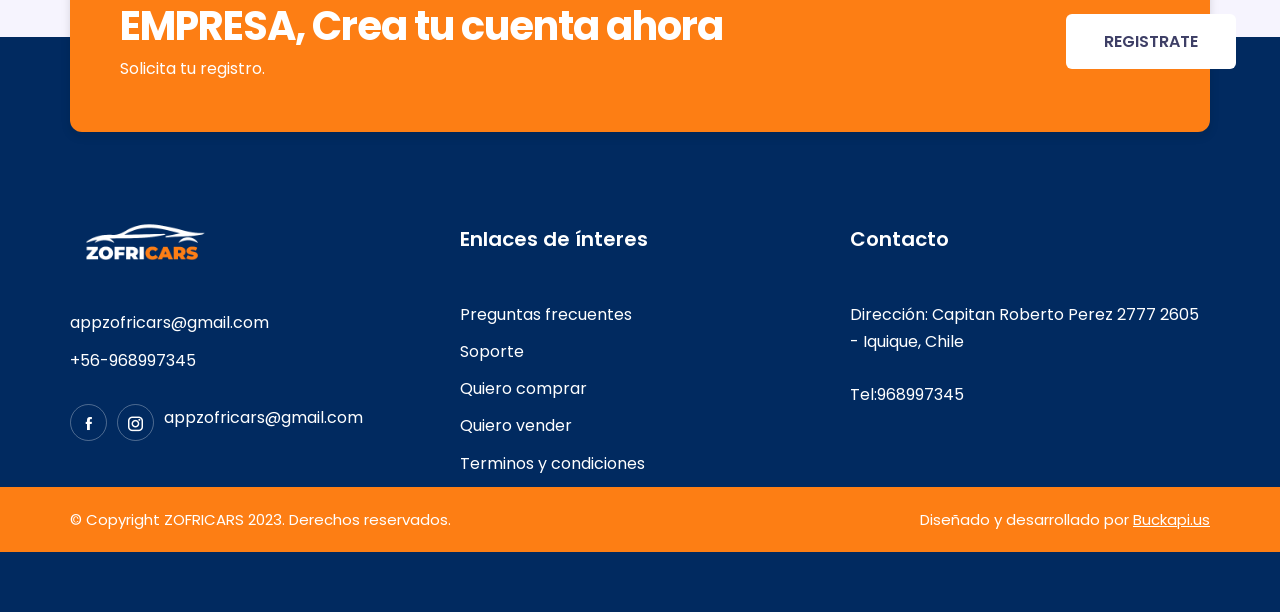
==== commit 067611e9: "VIDEO ZOFRI" ====
--- a/index.html
+++ b/index.html
@@ -296,7 +296,7 @@
                   <div class="waves wave-3"></div>
                 </div>
               </span>
-              Tour por RyalPOS 
+              Tour por ZOFRICARS 
               <span>Ver video</span>
             </a>
           </div>
